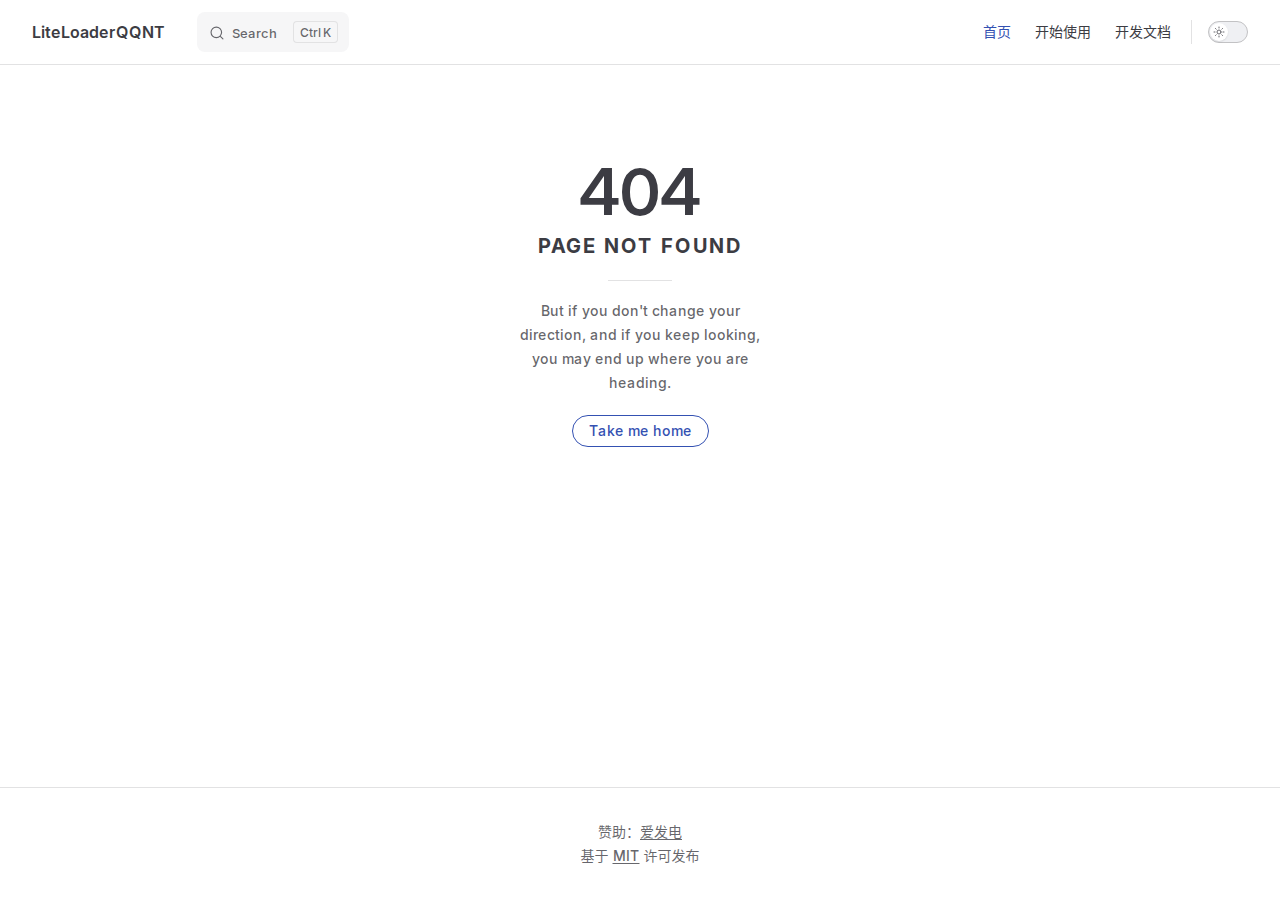
==== MainPage.html @ 7598af9b "Rename 1.html to MainPage.html" ====
<!DOCTYPE html>
<html lang="zh-Hans" dir="ltr">
  <head>
    <meta charset="utf-8">
    <meta name="viewport" content="width=device-width,initial-scale=1">
    <title>LiteLoaderQQNT</title>
    <meta name="description" content="QQNT 插件加载器">
    <meta name="generator" content="VitePress v1.3.4">
    <link rel="preload stylesheet" href="/assets/style.Cs6MiQ19.css" as="style">
    
    <script type="module" src="/assets/app.BNb6cXwx.js"></script>
    <link rel="preload" href="/assets/inter-roman-latin.Di8DUHzh.woff2" as="font" type="font/woff2" crossorigin="">
    <link rel="modulepreload" href="/assets/chunks/theme.8ZwScMcq.js">
    <link rel="modulepreload" href="/assets/chunks/framework.Dtz5kk4D.js">
    <link rel="modulepreload" href="/assets/index.md.s8pVseN0.lean.js">
    <script id="check-dark-mode">(()=>{const e=localStorage.getItem("vitepress-theme-appearance")||"auto",a=window.matchMedia("(prefers-color-scheme: dark)").matches;(!e||e==="auto"?a:e==="dark")&&document.documentElement.classList.add("dark")})();</script>
    <script id="check-mac-os">document.documentElement.classList.toggle("mac",/Mac|iPhone|iPod|iPad/i.test(navigator.platform));</script>
  </head>
  <body>
    <div id="app"><div class="Layout" data-v-5d98c3a5><!--[--><!--]--><!--[--><span tabindex="-1" data-v-0f60ec36></span><a href="#VPContent" class="VPSkipLink visually-hidden" data-v-0f60ec36> Skip to content </a><!--]--><!----><header class="VPNav" data-v-5d98c3a5 data-v-ae24b3ad><div class="VPNavBar" data-v-ae24b3ad data-v-6aa21345><div class="wrapper" data-v-6aa21345><div class="container" data-v-6aa21345><div class="title" data-v-6aa21345><div class="VPNavBarTitle" data-v-6aa21345 data-v-ab179fa1><a class="title" href="/" data-v-ab179fa1><!--[--><!--]--><!----><span data-v-ab179fa1>LiteLoaderQQNT</span><!--[--><!--]--></a></div></div><div class="content" data-v-6aa21345><div class="content-body" data-v-6aa21345><!--[--><!--]--><div class="VPNavBarSearch search" data-v-6aa21345><!--[--><!----><div id="local-search"><button type="button" class="DocSearch DocSearch-Button" aria-label="Search"><span class="DocSearch-Button-Container"><span class="vp-icon DocSearch-Search-Icon"></span><span class="DocSearch-Button-Placeholder">Search</span></span><span class="DocSearch-Button-Keys"><kbd class="DocSearch-Button-Key"></kbd><kbd class="DocSearch-Button-Key">K</kbd></span></button></div><!--]--></div><nav aria-labelledby="main-nav-aria-label" class="VPNavBarMenu menu" data-v-6aa21345 data-v-dc692963><span id="main-nav-aria-label" class="visually-hidden" data-v-dc692963> Main Navigation </span><!--[--><!--[--><a class="VPLink link VPNavBarMenuLink active" href="/" tabindex="0" data-v-dc692963 data-v-9c663999><!--[--><span data-v-9c663999>首页</span><!--]--></a><!--]--><!--[--><a class="VPLink link VPNavBarMenuLink" href="/guide/introduction.html" tabindex="0" data-v-dc692963 data-v-9c663999><!--[--><span data-v-9c663999>开始使用</span><!--]--></a><!--]--><!--[--><a class="VPLink link VPNavBarMenuLink" href="/docs/introduction.html" tabindex="0" data-v-dc692963 data-v-9c663999><!--[--><span data-v-9c663999>开发文档</span><!--]--></a><!--]--><!--]--></nav><!----><div class="VPNavBarAppearance appearance" data-v-6aa21345 data-v-6c893767><button class="VPSwitch VPSwitchAppearance" type="button" role="switch" title aria-checked="false" data-v-6c893767 data-v-5337faa4 data-v-1d5665e3><span class="check" data-v-1d5665e3><span class="icon" data-v-1d5665e3><!--[--><span class="vpi-sun sun" data-v-5337faa4></span><span class="vpi-moon moon" data-v-5337faa4></span><!--]--></span></span></button></div><!----><div class="VPFlyout VPNavBarExtra extra" data-v-6aa21345 data-v-bb2aa2f0 data-v-b6c34ac9><button type="button" class="button" aria-haspopup="true" aria-expanded="false" aria-label="extra navigation" data-v-b6c34ac9><span class="vpi-more-horizontal icon" data-v-b6c34ac9></span></button><div class="menu" data-v-b6c34ac9><div class="VPMenu" data-v-b6c34ac9 data-v-b98bc113><!----><!--[--><!--[--><!----><div class="group" data-v-bb2aa2f0><div class="item appearance" data-v-bb2aa2f0><p class="label" data-v-bb2aa2f0>Appearance</p><div class="appearance-action" data-v-bb2aa2f0><button class="VPSwitch VPSwitchAppearance" type="button" role="switch" title aria-checked="false" data-v-bb2aa2f0 data-v-5337faa4 data-v-1d5665e3><span class="check" data-v-1d5665e3><span class="icon" data-v-1d5665e3><!--[--><span class="vpi-sun sun" data-v-5337faa4></span><span class="vpi-moon moon" data-v-5337faa4></span><!--]--></span></span></button></div></div></div><!----><!--]--><!--]--></div></div></div><!--[--><!--]--><button type="button" class="VPNavBarHamburger hamburger" aria-label="mobile navigation" aria-expanded="false" aria-controls="VPNavScreen" data-v-6aa21345 data-v-e5dd9c1c><span class="container" data-v-e5dd9c1c><span class="top" data-v-e5dd9c1c></span><span class="middle" data-v-e5dd9c1c></span><span class="bottom" data-v-e5dd9c1c></span></span></button></div></div></div></div><div class="divider" data-v-6aa21345><div class="divider-line" data-v-6aa21345></div></div></div><!----></header><!----><!----><div class="VPContent is-home" id="VPContent" data-v-5d98c3a5 data-v-1428d186><div class="VPHome" data-v-1428d186 data-v-686f80a6><!--[--><!--]--><div class="VPHero VPHomeHero" data-v-686f80a6 data-v-303bb580><div class="container" data-v-303bb580><div class="main" data-v-303bb580><!--[--><!--]--><!--[--><h1 class="name" data-v-303bb580><span class="clip" data-v-303bb580>LiteLoaderQQNT</span></h1><p class="text" data-v-303bb580>QQNT 插件加载器</p><p class="tagline" data-v-303bb580>轻量 · 简洁 · 开源 · 福瑞</p><!--]--><!--[--><!--]--><div class="actions" data-v-303bb580><!--[--><div class="action" data-v-303bb580><a class="VPButton medium brand" href="/guide/introduction.html" data-v-303bb580 data-v-cad61b99>开始使用</a></div><div class="action" data-v-303bb580><a class="VPButton medium alt" href="/docs/introduction.html" data-v-303bb580 data-v-cad61b99>开发文档</a></div><div class="action" data-v-303bb580><a class="VPButton medium alt" href="https://github.com/LiteLoaderQQNT" target="_blank" rel="noreferrer" data-v-303bb580 data-v-cad61b99>GitHub</a></div><!--]--></div><!--[--><!--]--></div><!----></div></div><!--[--><!--]--><!--[--><!--]--><div class="VPFeatures VPHomeFeatures" data-v-686f80a6 data-v-a6181336><div class="container" data-v-a6181336><div class="items" data-v-a6181336><!--[--><div class="grid-4 item" data-v-a6181336><a class="VPLink link vp-external-link-icon no-icon VPFeature" href="https://github.com/mo-jinran/chii-devtools/tree/v4" target="_blank" rel="noreferrer" data-v-a6181336 data-v-a3976bdc><!--[--><article class="box" data-v-a3976bdc><!----><h2 class="title" data-v-a3976bdc>Chii DevTools</h2><p class="details" data-v-a3976bdc>使用 Chii 进行远程调试</p><!----></article><!--]--></a></div><div class="grid-4 item" data-v-a6181336><a class="VPLink link vp-external-link-icon no-icon VPFeature" href="https://github.com/MUKAPP/LiteLoaderQQNT-MSpring-Theme/tree/v4" target="_blank" rel="noreferrer" data-v-a6181336 data-v-a3976bdc><!--[--><article class="box" data-v-a3976bdc><!----><h2 class="title" data-v-a3976bdc>MSpring Theme</h2><p class="details" data-v-a3976bdc>LiteLoaderQQNT 主题，优雅 · 粉粉 · 细致</p><!----></article><!--]--></a></div><div class="grid-4 item" data-v-a6181336><a class="VPLink link vp-external-link-icon no-icon VPFeature" href="https://github.com/PRO-2684/Scriptio/tree/main" target="_blank" rel="noreferrer" data-v-a6181336 data-v-a3976bdc><!--[--><article class="box" data-v-a3976bdc><!----><h2 class="title" data-v-a3976bdc>Scriptio</h2><p class="details" data-v-a3976bdc>自定义渲染层 JavaScript 脚本加载器</p><!----></article><!--]--></a></div><div class="grid-4 item" data-v-a6181336><a class="VPLink link vp-external-link-icon no-icon VPFeature" href="https://github.com/PRO-2684/transitio/tree/main" target="_blank" rel="noreferrer" data-v-a6181336 data-v-a3976bdc><!--[--><article class="box" data-v-a3976bdc><!----><h2 class="title" data-v-a3976bdc>Transitio</h2><p class="details" data-v-a3976bdc>自定义 CSS 片段加载器</p><!----></article><!--]--></a></div><div class="grid-4 item" data-v-a6181336><a class="VPLink link vp-external-link-icon no-icon VPFeature" href="https://github.com/xiyuesaves/lite_tools/tree/v4" target="_blank" rel="noreferrer" data-v-a6181336 data-v-a3976bdc><!--[--><article class="box" data-v-a3976bdc><!----><h2 class="title" data-v-a3976bdc>轻量工具箱</h2><p class="details" data-v-a3976bdc>轻量 · 优雅 · 高效</p><!----></article><!--]--></a></div><div class="grid-4 item" data-v-a6181336><a class="VPLink link vp-external-link-icon no-icon VPFeature" href="https://github.com/mo-jinran/window-on-top/tree/v4" target="_blank" rel="noreferrer" data-v-a6181336 data-v-a3976bdc><!--[--><article class="box" data-v-a3976bdc><!----><h2 class="title" data-v-a3976bdc>窗口置顶</h2><p class="details" data-v-a3976bdc>添加窗口置顶按钮</p><!----></article><!--]--></a></div><div class="grid-4 item" data-v-a6181336><a class="VPLink link vp-external-link-icon no-icon VPFeature" href="https://github.com/hacker-frok/LiteLoaderQQNT-Plugin-Nostalgic/tree/main" target="_blank" rel="noreferrer" data-v-a6181336 data-v-a3976bdc><!--[--><article class="box" data-v-a3976bdc><!----><h2 class="title" data-v-a3976bdc>QQ怀旧模式</h2><p class="details" data-v-a3976bdc>让QQNT变回旧版本QQ(非NT版本)的界面布局，小面板和常规面板自动切换对应模式,让喜欢旧版QQ的朋友回味无穷(各位常觉得好用的给个star( ^_^ )).</p><!----></article><!--]--></a></div><div class="grid-4 item" data-v-a6181336><a class="VPLink link vp-external-link-icon no-icon VPFeature" href="https://github.com/xh321/LiteLoaderQQNT-Anti-Recall/tree/master" target="_blank" rel="noreferrer" data-v-a6181336 data-v-a3976bdc><!--[--><article class="box" data-v-a3976bdc><!----><h2 class="title" data-v-a3976bdc>防撤回</h2><p class="details" data-v-a3976bdc>防止QQNT撤回消息</p><!----></article><!--]--></a></div><div class="grid-4 item" data-v-a6181336><a class="VPLink link vp-external-link-icon no-icon VPFeature" href="https://github.com/xh321/LiteLoaderQQNT-Media-Local-View/tree/master" target="_blank" rel="noreferrer" data-v-a6181336 data-v-a3976bdc><!--[--><article class="box" data-v-a3976bdc><!----><h2 class="title" data-v-a3976bdc>本地查看图片和视频</h2><p class="details" data-v-a3976bdc>绕过QQ自带的媒体预览，直接用默认图片查看器或视频播放器查看图片或视频</p><!----></article><!--]--></a></div><div class="grid-4 item" data-v-a6181336><a class="VPLink link vp-external-link-icon no-icon VPFeature" href="https://github.com/xh321/LiteLoaderQQNT-QR-Decode/tree/master" target="_blank" rel="noreferrer" data-v-a6181336 data-v-a3976bdc><!--[--><article class="box" data-v-a3976bdc><!----><h2 class="title" data-v-a3976bdc>二维码解析</h2><p class="details" data-v-a3976bdc>对聊天消息中的二维码进行解析</p><!----></article><!--]--></a></div><div class="grid-4 item" data-v-a6181336><a class="VPLink link vp-external-link-icon no-icon VPFeature" href="https://github.com/xh321/LiteLoaderQQNT-Kill-Update/tree/master" target="_blank" rel="noreferrer" data-v-a6181336 data-v-a3976bdc><!--[--><article class="box" data-v-a3976bdc><!----><h2 class="title" data-v-a3976bdc>彻底禁用更新</h2><p class="details" data-v-a3976bdc>彻底禁用NTQQ恼人的更新提示</p><!----></article><!--]--></a></div><div class="grid-4 item" data-v-a6181336><a class="VPLink link vp-external-link-icon no-icon VPFeature" href="https://github.com/xh321/LiteLoaderQQNT-Directly-Jump/tree/master" target="_blank" rel="noreferrer" data-v-a6181336 data-v-a3976bdc><!--[--><article class="box" data-v-a3976bdc><!----><h2 class="title" data-v-a3976bdc>打开链接跳过拦截页</h2><p class="details" data-v-a3976bdc>QQNT内打开外链直接跳转，而不经过拦截页</p><!----></article><!--]--></a></div><div class="grid-4 item" data-v-a6181336><a class="VPLink link vp-external-link-icon no-icon VPFeature" href="https://github.com/xh321/LiteLoaderQQNT-Custom-CSS/tree/master" target="_blank" rel="noreferrer" data-v-a6181336 data-v-a3976bdc><!--[--><article class="box" data-v-a3976bdc><!----><h2 class="title" data-v-a3976bdc>自定义 CSS 样式</h2><p class="details" data-v-a3976bdc>用来自定义 CSS 样式</p><!----></article><!--]--></a></div><div class="grid-4 item" data-v-a6181336><a class="VPLink link vp-external-link-icon no-icon VPFeature" href="https://github.com/xh321/LiteLoaderQQNT-Background-Plugin/tree/master" target="_blank" rel="noreferrer" data-v-a6181336 data-v-a3976bdc><!--[--><article class="box" data-v-a3976bdc><!----><h2 class="title" data-v-a3976bdc>背景插件</h2><p class="details" data-v-a3976bdc>在QQNT聊天界面轮播展示背景图，同时让QQNT界面透明化以便更好地展示背景图。</p><!----></article><!--]--></a></div><div class="grid-4 item" data-v-a6181336><a class="VPLink link vp-external-link-icon no-icon VPFeature" href="https://github.com/hacker-frok/LiteLoaderQQNT-Plugin-Brevity-btn/tree/main" target="_blank" rel="noreferrer" data-v-a6181336 data-v-a3976bdc><!--[--><article class="box" data-v-a3976bdc><!----><h2 class="title" data-v-a3976bdc>QQ纯享模式</h2><p class="details" data-v-a3976bdc>完全隐藏QQNT整个左边侧栏部位，并在顶部添加快速显示/隐藏按钮，不用再烦恼左边杂乱的图标了，带来纯纯的聊天模式.</p><!----></article><!--]--></a></div><div class="grid-4 item" data-v-a6181336><a class="VPLink link vp-external-link-icon no-icon VPFeature" href="https://github.com/MUKAPP/LiteLoaderQQNT-DeepL/tree/main" target="_blank" rel="noreferrer" data-v-a6181336 data-v-a3976bdc><!--[--><article class="box" data-v-a3976bdc><!----><h2 class="title" data-v-a3976bdc>DeepL</h2><p class="details" data-v-a3976bdc>将 DeepL 翻译接入你的 QQNT</p><!----></article><!--]--></a></div><div class="grid-4 item" data-v-a6181336><a class="VPLink link vp-external-link-icon no-icon VPFeature" href="https://github.com/qianxuu/LiteLoaderQQNT-Plugin-Demo-mode/tree/main" target="_blank" rel="noreferrer" data-v-a6181336 data-v-a3976bdc><!--[--><article class="box" data-v-a3976bdc><!----><h2 class="title" data-v-a3976bdc>演示模式</h2><p class="details" data-v-a3976bdc>对界面上的元素进行模糊处理以便演示或截图</p><!----></article><!--]--></a></div><div class="grid-4 item" data-v-a6181336><a class="VPLink link vp-external-link-icon no-icon VPFeature" href="https://github.com/festoney8/LiteLoaderQQNT-Telegram-Theme/tree/v4" target="_blank" rel="noreferrer" data-v-a6181336 data-v-a3976bdc><!--[--><article class="box" data-v-a3976bdc><!----><h2 class="title" data-v-a3976bdc>Telegram Theme</h2><p class="details" data-v-a3976bdc>高仿 Telegram 风格的 QQNT 主题</p><!----></article><!--]--></a></div><div class="grid-4 item" data-v-a6181336><a class="VPLink link vp-external-link-icon no-icon VPFeature" href="https://github.com/xinyihl/LiteLoaderQQNT-JustF5/tree/main" target="_blank" rel="noreferrer" data-v-a6181336 data-v-a3976bdc><!--[--><article class="box" data-v-a3976bdc><!----><h2 class="title" data-v-a3976bdc>JustF5</h2><p class="details" data-v-a3976bdc>一个简单的给开发者用的功能，使用F5刷新页面无需打开调试工具刷新</p><!----></article><!--]--></a></div><div class="grid-4 item" data-v-a6181336><a class="VPLink link vp-external-link-icon no-icon VPFeature" href="https://github.com/xtaw/LiteLoaderQQNT-Audio-Sender/tree/master" target="_blank" rel="noreferrer" data-v-a6181336 data-v-a3976bdc><!--[--><article class="box" data-v-a3976bdc><!----><h2 class="title" data-v-a3976bdc>Audio Sender</h2><p class="details" data-v-a3976bdc>一个用于直接以语音形式发送音频文件的插件</p><!----></article><!--]--></a></div><div class="grid-4 item" data-v-a6181336><a class="VPLink link vp-external-link-icon no-icon VPFeature" href="https://github.com/kagg886/QQRedPackGetter/tree/master" target="_blank" rel="noreferrer" data-v-a6181336 data-v-a3976bdc><!--[--><article class="box" data-v-a3976bdc><!----><h2 class="title" data-v-a3976bdc>QQRedPackGetter</h2><p class="details" data-v-a3976bdc>基于模拟点击实现的QQ抢红包工具</p><!----></article><!--]--></a></div><div class="grid-4 item" data-v-a6181336><a class="VPLink link vp-external-link-icon no-icon VPFeature" href="https://github.com/MiyakoLol/MomoTalkNTQQ-Theme/tree/v4" target="_blank" rel="noreferrer" data-v-a6181336 data-v-a3976bdc><!--[--><article class="box" data-v-a3976bdc><!----><h2 class="title" data-v-a3976bdc>MomotalkNTQQ 主题</h2><p class="details" data-v-a3976bdc>低仿 MomotalkNTQQ 风格的 QQNT 主题</p><!----></article><!--]--></a></div><div class="grid-4 item" data-v-a6181336><a class="VPLink link vp-external-link-icon no-icon VPFeature" href="https://github.com/xtaw/LiteLoaderQQNT-Fake-Message/tree/master" target="_blank" rel="noreferrer" data-v-a6181336 data-v-a3976bdc><!--[--><article class="box" data-v-a3976bdc><!----><h2 class="title" data-v-a3976bdc>Fake Message</h2><p class="details" data-v-a3976bdc>一个用于伪造转发聊天记录的插件</p><!----></article><!--]--></a></div><div class="grid-4 item" data-v-a6181336><a class="VPLink link vp-external-link-icon no-icon VPFeature" href="https://github.com/mo-jinran/more-materials/tree/main" target="_blank" rel="noreferrer" data-v-a6181336 data-v-a3976bdc><!--[--><article class="box" data-v-a3976bdc><!----><h2 class="title" data-v-a3976bdc>More Materials</h2><p class="details" data-v-a3976bdc>添加更多的背景材质，替换原本的透明效果（Windows 11 22H2 及以上，Linux + KDE + X11）</p><!----></article><!--]--></a></div><div class="grid-4 item" data-v-a6181336><a class="VPLink link vp-external-link-icon no-icon VPFeature" href="https://github.com/ghostflyby/LiteLoaderQQNT-Native-Menu/tree/main" target="_blank" rel="noreferrer" data-v-a6181336 data-v-a3976bdc><!--[--><article class="box" data-v-a3976bdc><!----><h2 class="title" data-v-a3976bdc>Native Conetxt Menu</h2><p class="details" data-v-a3976bdc>为右键菜单使用原生形式，多级菜单支持需要hook-vue来运行</p><!----></article><!--]--></a></div><div class="grid-4 item" data-v-a6181336><a class="VPLink link vp-external-link-icon no-icon VPFeature" href="https://github.com/lclichen/LiteLoaderQQNT-TTS/tree/main" target="_blank" rel="noreferrer" data-v-a6181336 data-v-a3976bdc><!--[--><article class="box" data-v-a3976bdc><!----><h2 class="title" data-v-a3976bdc>文本转语音</h2><p class="details" data-v-a3976bdc>可将输入字符转为语音发送。</p><!----></article><!--]--></a></div><div class="grid-4 item" data-v-a6181336><a class="VPLink link vp-external-link-icon no-icon VPFeature" href="https://github.com/d0j1a1701/LiteLoaderQQNT-Markdown/tree/v4" target="_blank" rel="noreferrer" data-v-a6181336 data-v-a3976bdc><!--[--><article class="box" data-v-a3976bdc><!----><h2 class="title" data-v-a3976bdc>Markdown-it</h2><p class="details" data-v-a3976bdc>为 QQNT 提供 Markdown 渲染</p><!----></article><!--]--></a></div><div class="grid-4 item" data-v-a6181336><a class="VPLink link vp-external-link-icon no-icon VPFeature" href="https://github.com/MisaLiu/LiteLoaderQQNT-QQCleaner/tree/master" target="_blank" rel="noreferrer" data-v-a6181336 data-v-a3976bdc><!--[--><article class="box" data-v-a3976bdc><!----><h2 class="title" data-v-a3976bdc>QQCleaner</h2><p class="details" data-v-a3976bdc>QQCleaner for QQNT</p><!----></article><!--]--></a></div><div class="grid-4 item" data-v-a6181336><a class="VPLink link vp-external-link-icon no-icon VPFeature" href="https://github.com/MisaLiu/LiteLoaderQQNT-Pangu/tree/master" target="_blank" rel="noreferrer" data-v-a6181336 data-v-a3976bdc><!--[--><article class="box" data-v-a3976bdc><!----><h2 class="title" data-v-a3976bdc>llpangu</h2><p class="details" data-v-a3976bdc>· 盘古 | 开天辟地 ·</p><!----></article><!--]--></a></div><div class="grid-4 item" data-v-a6181336><a class="VPLink link vp-external-link-icon no-icon VPFeature" href="https://github.com/LLOneBot/LLOneBot/tree/main" target="_blank" rel="noreferrer" data-v-a6181336 data-v-a3976bdc><!--[--><article class="box" data-v-a3976bdc><!----><h2 class="title" data-v-a3976bdc>LLOneBot</h2><p class="details" data-v-a3976bdc>实现 OneBot 11 协议，用于 QQ 机器人开发</p><!----></article><!--]--></a></div><div class="grid-4 item" data-v-a6181336><a class="VPLink link vp-external-link-icon no-icon VPFeature" href="https://github.com/2891954521/LiteLoaderQQNT-OneBotApi-JS/tree/main" target="_blank" rel="noreferrer" data-v-a6181336 data-v-a3976bdc><!--[--><article class="box" data-v-a3976bdc><!----><h2 class="title" data-v-a3976bdc>OneBotApi-JS</h2><p class="details" data-v-a3976bdc>在LiteLoaderQQNT上添加OneBot协议支持</p><!----></article><!--]--></a></div><div class="grid-4 item" data-v-a6181336><a class="VPLink link vp-external-link-icon no-icon VPFeature" href="https://github.com/yuyumoko/LiteLoaderQQNT-Plugin-Eencode/tree/main" target="_blank" rel="noreferrer" data-v-a6181336 data-v-a3976bdc><!--[--><article class="box" data-v-a3976bdc><!----><h2 class="title" data-v-a3976bdc>歪比巴卜</h2><p class="details" data-v-a3976bdc>文字图片消息加密~</p><!----></article><!--]--></a></div><div class="grid-4 item" data-v-a6181336><a class="VPLink link vp-external-link-icon no-icon VPFeature" href="https://github.com/PRO-2684/LiteLoaderQQNT-pURLfy/tree/main" target="_blank" rel="noreferrer" data-v-a6181336 data-v-a3976bdc><!--[--><article class="box" data-v-a3976bdc><!----><h2 class="title" data-v-a3976bdc>pURLfy</h2><p class="details" data-v-a3976bdc>🧹 链接净化</p><!----></article><!--]--></a></div><div class="grid-4 item" data-v-a6181336><a class="VPLink link vp-external-link-icon no-icon VPFeature" href="https://github.com/xtaw/LiteLoaderQQNT-Euphony/tree/master" target="_blank" rel="noreferrer" data-v-a6181336 data-v-a3976bdc><!--[--><article class="box" data-v-a3976bdc><!----><h2 class="title" data-v-a3976bdc>Euphony</h2><p class="details" data-v-a3976bdc>一个为LiteLoaderQQNT插件提供基础功能的依赖</p><!----></article><!--]--></a></div><div class="grid-4 item" data-v-a6181336><a class="VPLink link vp-external-link-icon no-icon VPFeature" href="https://github.com/pk5ls20/LiteLoaderQQNT-NekoImageGallerySearch/tree/main" target="_blank" rel="noreferrer" data-v-a6181336 data-v-a3976bdc><!--[--><article class="box" data-v-a3976bdc><!----><h2 class="title" data-v-a3976bdc>NekoImageGallerySearch</h2><p class="details" data-v-a3976bdc>Another web UI for NekoImageGallery, seamlessly integrated with NTQQ through LiteLoaderQQNT</p><!----></article><!--]--></a></div><div class="grid-4 item" data-v-a6181336><a class="VPLink link vp-external-link-icon no-icon VPFeature" href="https://github.com/hunyan1/LiteLoaderQQNT-Consent/tree/master" target="_blank" rel="noreferrer" data-v-a6181336 data-v-a3976bdc><!--[--><article class="box" data-v-a3976bdc><!----><h2 class="title" data-v-a3976bdc>自动同意好友</h2><p class="details" data-v-a3976bdc>一个自动同意好友的插件！</p><!----></article><!--]--></a></div><div class="grid-4 item" data-v-a6181336><a class="VPLink link vp-external-link-icon no-icon VPFeature" href="https://github.com/Eticeweng/LiteLoaderQQNT-Editor-Auto-Script/tree/main" target="_blank" rel="noreferrer" data-v-a6181336 data-v-a3976bdc><!--[--><article class="box" data-v-a3976bdc><!----><h2 class="title" data-v-a3976bdc>Editor Auto Script</h2><p class="details" data-v-a3976bdc>为QQNT编辑区域添加拦截格式化字符串指令的功能，将对应匹配的指令字符串替换为对应指令的文字输出或者执行代码</p><!----></article><!--]--></a></div><div class="grid-4 item" data-v-a6181336><a class="VPLink link vp-external-link-icon no-icon VPFeature" href="https://github.com/Eticeweng/LiteLoaderQQNT-Link-Preview/tree/master" target="_blank" rel="noreferrer" data-v-a6181336 data-v-a3976bdc><!--[--><article class="box" data-v-a3976bdc><!----><h2 class="title" data-v-a3976bdc>Link Preview</h2><p class="details" data-v-a3976bdc>为聊天区域中的所有链接添加其网页标题和图标，适用于所有http或https协议的链接</p><!----></article><!--]--></a></div><div class="grid-4 item" data-v-a6181336><a class="VPLink link vp-external-link-icon no-icon VPFeature" href="https://github.com/Server-WX/LiteLoaderQQNT-Translate/tree/master" target="_blank" rel="noreferrer" data-v-a6181336 data-v-a3976bdc><!--[--><article class="box" data-v-a3976bdc><!----><h2 class="title" data-v-a3976bdc>Translate</h2><p class="details" data-v-a3976bdc>QQ 消息翻译</p><!----></article><!--]--></a></div><div class="grid-4 item" data-v-a6181336><a class="VPLink link vp-external-link-icon no-icon VPFeature" href="https://github.com/adproqwq/LiteLoaderQQNT-AutoSendMessages/tree/main" target="_blank" rel="noreferrer" data-v-a6181336 data-v-a3976bdc><!--[--><article class="box" data-v-a3976bdc><!----><h2 class="title" data-v-a3976bdc>定时消息</h2><p class="details" data-v-a3976bdc>自动发送消息，允许定时发送、定群发送、自定义消息内容</p><!----></article><!--]--></a></div><div class="grid-4 item" data-v-a6181336><a class="VPLink link vp-external-link-icon no-icon VPFeature" href="https://github.com/xinyihl/LiteLoaderQQNT-PluginInstaller/tree/main" target="_blank" rel="noreferrer" data-v-a6181336 data-v-a3976bdc><!--[--><article class="box" data-v-a3976bdc><!----><h2 class="title" data-v-a3976bdc>PluginInstaller</h2><p class="details" data-v-a3976bdc>插件安装器</p><!----></article><!--]--></a></div><div class="grid-4 item" data-v-a6181336><a class="VPLink link vp-external-link-icon no-icon VPFeature" href="https://github.com/ltxhhz/LL-plugin-list-viewer/tree/main" target="_blank" rel="noreferrer" data-v-a6181336 data-v-a3976bdc><!--[--><article class="box" data-v-a3976bdc><!----><h2 class="title" data-v-a3976bdc>插件列表查看</h2><p class="details" data-v-a3976bdc>插件列表查看·安装·更新</p><!----></article><!--]--></a></div><div class="grid-4 item" data-v-a6181336><a class="VPLink link vp-external-link-icon no-icon VPFeature" href="https://github.com/adproqwq/LiteLoaderQQNT-CheckUpdateModule/tree/main" target="_blank" rel="noreferrer" data-v-a6181336 data-v-a3976bdc><!--[--><article class="box" data-v-a3976bdc><!----><h2 class="title" data-v-a3976bdc>插件检测更新API</h2><p class="details" data-v-a3976bdc>为LiteLoaderQQNT插件开发者提供一个插件检测、下载更新的API</p><!----></article><!--]--></a></div><div class="grid-4 item" data-v-a6181336><a class="VPLink link vp-external-link-icon no-icon VPFeature" href="https://github.com/wangyz1999/LiteLoaderQQNT-GPT-Reply/tree/main" target="_blank" rel="noreferrer" data-v-a6181336 data-v-a3976bdc><!--[--><article class="box" data-v-a3976bdc><!----><h2 class="title" data-v-a3976bdc>GPT-Reply</h2><p class="details" data-v-a3976bdc>在 QQNT 直接使用ChatGPT进行回复</p><!----></article><!--]--></a></div><div class="grid-4 item" data-v-a6181336><a class="VPLink link vp-external-link-icon no-icon VPFeature" href="https://github.com/lianquke/LiteLoaderQQNT-MessageEdit/tree/main" target="_blank" rel="noreferrer" data-v-a6181336 data-v-a3976bdc><!--[--><article class="box" data-v-a3976bdc><!----><h2 class="title" data-v-a3976bdc>QQ消息修改</h2><p class="details" data-v-a3976bdc>聊天界面，右键点击文本消息，选择【编辑消息内容】编辑即可</p><!----></article><!--]--></a></div><div class="grid-4 item" data-v-a6181336><a class="VPLink link vp-external-link-icon no-icon VPFeature" href="https://github.com/xtaw/LiteLoaderQQNT-Daily-Card/tree/master" target="_blank" rel="noreferrer" data-v-a6181336 data-v-a3976bdc><!--[--><article class="box" data-v-a3976bdc><!----><h2 class="title" data-v-a3976bdc>Daily Card</h2><p class="details" data-v-a3976bdc>一个用于自动抽取每日幸运字符的插件</p><!----></article><!--]--></a></div><div class="grid-4 item" data-v-a6181336><a class="VPLink link vp-external-link-icon no-icon VPFeature" href="https://github.com/SyrieYume/starrail_ui/tree/main" target="_blank" rel="noreferrer" data-v-a6181336 data-v-a3976bdc><!--[--><article class="box" data-v-a3976bdc><!----><h2 class="title" data-v-a3976bdc>仿星穹铁道短信UI</h2><p class="details" data-v-a3976bdc>仿照星穹铁道中的角色短信界面的UI.</p><!----></article><!--]--></a></div><div class="grid-4 item" data-v-a6181336><a class="VPLink link vp-external-link-icon no-icon VPFeature" href="https://github.com/PRO-2684/protocio/tree/main" target="_blank" rel="noreferrer" data-v-a6181336 data-v-a3976bdc><!--[--><article class="box" data-v-a3976bdc><!----><h2 class="title" data-v-a3976bdc>Protocio</h2><p class="details" data-v-a3976bdc>注册自定义协议，将链接交付给对应插件处理</p><!----></article><!--]--></a></div><div class="grid-4 item" data-v-a6181336><a class="VPLink link vp-external-link-icon no-icon VPFeature" href="https://github.com/zilewang7/LiteLoaderQQNT-Esc-Shortcut-Key/tree/master" target="_blank" rel="noreferrer" data-v-a6181336 data-v-a3976bdc><!--[--><article class="box" data-v-a3976bdc><!----><h2 class="title" data-v-a3976bdc>ESC 快捷键</h2><p class="details" data-v-a3976bdc>在 QQNT 中使用 esc 来返回上一级 (退出当前聊天)</p><!----></article><!--]--></a></div><div class="grid-4 item" data-v-a6181336><a class="VPLink link vp-external-link-icon no-icon VPFeature" href="https://github.com/XiaWuSharve/LiteLoaderQQNT-MergeMessage/tree/main" target="_blank" rel="noreferrer" data-v-a6181336 data-v-a3976bdc><!--[--><article class="box" data-v-a3976bdc><!----><h2 class="title" data-v-a3976bdc>消息聚合</h2><p class="details" data-v-a3976bdc>LiteLoaderQQNT消息聚合插件</p><!----></article><!--]--></a></div><div class="grid-4 item" data-v-a6181336><a class="VPLink link vp-external-link-icon no-icon VPFeature" href="https://github.com/brx86/LiteLoaderQQNT-Remove-Suffix/tree/main" target="_blank" rel="noreferrer" data-v-a6181336 data-v-a3976bdc><!--[--><article class="box" data-v-a3976bdc><!----><h2 class="title" data-v-a3976bdc>移除小尾巴</h2><p class="details" data-v-a3976bdc>LiteLoaderQQNT的去除小尾巴插件</p><!----></article><!--]--></a></div><div class="grid-4 item" data-v-a6181336><a class="VPLink link vp-external-link-icon no-icon VPFeature" href="https://github.com/kobe-koto/LiteLoaderQQNT-Theme-Altruistic/tree/main" target="_blank" rel="noreferrer" data-v-a6181336 data-v-a3976bdc><!--[--><article class="box" data-v-a3976bdc><!----><h2 class="title" data-v-a3976bdc>Theme Altruistic</h2><p class="details" data-v-a3976bdc>「Altruistic」，簡潔且靈動的 QQNT 主題。</p><!----></article><!--]--></a></div><div class="grid-4 item" data-v-a6181336><a class="VPLink link vp-external-link-icon no-icon VPFeature" href="https://github.com/MingxuanGame/LiteLoaderQQNT-emojifix/tree/main" target="_blank" rel="noreferrer" data-v-a6181336 data-v-a3976bdc><!--[--><article class="box" data-v-a3976bdc><!----><h2 class="title" data-v-a3976bdc>Emoji 修复</h2><p class="details" data-v-a3976bdc>Patch QQ 的 Emoji 字体</p><!----></article><!--]--></a></div><div class="grid-4 item" data-v-a6181336><a class="VPLink link vp-external-link-icon no-icon VPFeature" href="https://github.com/huankong233/LiteLoaderQQNT-HK-Theme/tree/main" target="_blank" rel="noreferrer" data-v-a6181336 data-v-a3976bdc><!--[--><article class="box" data-v-a3976bdc><!----><h2 class="title" data-v-a3976bdc>HK主题</h2><p class="details" data-v-a3976bdc>HK主题</p><!----></article><!--]--></a></div><div class="grid-4 item" data-v-a6181336><a class="VPLink link vp-external-link-icon no-icon VPFeature" href="https://github.com/bakyrd/QQScreenshotSwitch/tree/master" target="_blank" rel="noreferrer" data-v-a6181336 data-v-a3976bdc><!--[--><article class="box" data-v-a3976bdc><!----><h2 class="title" data-v-a3976bdc>QQScreenshotSwitch</h2><p class="details" data-v-a3976bdc>切换 QQ 新版/旧版截图</p><!----></article><!--]--></a></div><div class="grid-4 item" data-v-a6181336><a class="VPLink link vp-external-link-icon no-icon VPFeature" href="https://github.com/adproqwq/LiteLoaderQQNT-QuickReply/tree/main" target="_blank" rel="noreferrer" data-v-a6181336 data-v-a3976bdc><!--[--><article class="box" data-v-a3976bdc><!----><h2 class="title" data-v-a3976bdc>快捷回复</h2><p class="details" data-v-a3976bdc>添加快捷回复语，重复打字滚！</p><!----></article><!--]--></a></div><div class="grid-4 item" data-v-a6181336><a class="VPLink link vp-external-link-icon no-icon VPFeature" href="https://github.com/jiang-taibai/LiteLoaderQQNT-Quickly-Remove-Conversations/tree/main" target="_blank" rel="noreferrer" data-v-a6181336 data-v-a3976bdc><!--[--><article class="box" data-v-a3976bdc><!----><h2 class="title" data-v-a3976bdc>快速移除会话</h2><p class="details" data-v-a3976bdc>使用滚轮点击快速移除会话，就像在其他软件里的操作一样</p><!----></article><!--]--></a></div><div class="grid-4 item" data-v-a6181336><a class="VPLink link vp-external-link-icon no-icon VPFeature" href="https://github.com/MapleRecall/LiteLoaderQQNT-CCND/tree/main" target="_blank" rel="noreferrer" data-v-a6181336 data-v-a3976bdc><!--[--><article class="box" data-v-a3976bdc><!----><h2 class="title" data-v-a3976bdc>CanCanNeed</h2><p class="details" data-v-a3976bdc>担心窥屏和社死？快来试试这个吧！还能方便界面演示和截图，美观实用，混沌有趣。</p><!----></article><!--]--></a></div><div class="grid-4 item" data-v-a6181336><a class="VPLink link vp-external-link-icon no-icon VPFeature" href="https://github.com/Ark-Aak/Arknights_Plugin/tree/main" target="_blank" rel="noreferrer" data-v-a6181336 data-v-a3976bdc><!--[--><article class="box" data-v-a3976bdc><!----><h2 class="title" data-v-a3976bdc>明日方舟辅助插件</h2><p class="details" data-v-a3976bdc>一些有用的小功能</p><!----></article><!--]--></a></div><div class="grid-4 item" data-v-a6181336><a class="VPLink link vp-external-link-icon no-icon VPFeature" href="https://github.com/adproqwq/LiteLoaderQQNT-Kemisago/tree/main" target="_blank" rel="noreferrer" data-v-a6181336 data-v-a3976bdc><!--[--><article class="box" data-v-a3976bdc><!----><h2 class="title" data-v-a3976bdc>Kemisago</h2><p class="details" data-v-a3976bdc>由 Snoopy1866 开发的text-elementalizer的LiteLoaderQQNT移植版插件</p><!----></article><!--]--></a></div><div class="grid-4 item" data-v-a6181336><a class="VPLink link vp-external-link-icon no-icon VPFeature" href="https://github.com/Stapxs/Stapxs-QQ-Lite-Theme/tree/main" target="_blank" rel="noreferrer" data-v-a6181336 data-v-a3976bdc><!--[--><article class="box" data-v-a3976bdc><!----><h2 class="title" data-v-a3976bdc>Border Card UI Theme</h2><p class="details" data-v-a3976bdc>Stapxs QQ Lite 2.0 Electron 版 LiteLoaderQQNT 迁移主题。</p><!----></article><!--]--></a></div><div class="grid-4 item" data-v-a6181336><a class="VPLink link vp-external-link-icon no-icon VPFeature" href="https://github.com/NapNeko/NapCatQQ/tree/main" target="_blank" rel="noreferrer" data-v-a6181336 data-v-a3976bdc><!--[--><article class="box" data-v-a3976bdc><!----><h2 class="title" data-v-a3976bdc>NapCatQQ</h2><p class="details" data-v-a3976bdc>高性能的 OneBot 11 协议实现</p><!----></article><!--]--></a></div><div class="grid-4 item" data-v-a6181336><a class="VPLink link vp-external-link-icon no-icon VPFeature" href="https://github.com/bakyrd/QQNoFlash/tree/master" target="_blank" rel="noreferrer" data-v-a6181336 data-v-a3976bdc><!--[--><article class="box" data-v-a3976bdc><!----><h2 class="title" data-v-a3976bdc>QQNoFlash</h2><p class="details" data-v-a3976bdc>别用任务栏图标烦我好吗</p><!----></article><!--]--></a></div><div class="grid-4 item" data-v-a6181336><a class="VPLink link vp-external-link-icon no-icon VPFeature" href="https://github.com/WJZ-P/LiteLoaderQQNT-Encrypt-Chat/tree/main" target="_blank" rel="noreferrer" data-v-a6181336 data-v-a3976bdc><!--[--><article class="box" data-v-a3976bdc><!----><h2 class="title" data-v-a3976bdc>Encrypt Chat</h2><p class="details" data-v-a3976bdc>一个方便好用加密通话插件(*^_^*)</p><!----></article><!--]--></a></div><div class="grid-4 item" data-v-a6181336><a class="VPLink link vp-external-link-icon no-icon VPFeature" href="https://github.com/nyaruhodoo/LiteLoader-StarWand/tree/master" target="_blank" rel="noreferrer" data-v-a6181336 data-v-a3976bdc><!--[--><article class="box" data-v-a3976bdc><!----><h2 class="title" data-v-a3976bdc>星之杖</h2><p class="details" data-v-a3976bdc>你相信魔法吗</p><!----></article><!--]--></a></div><div class="grid-4 item" data-v-a6181336><a class="VPLink link vp-external-link-icon no-icon VPFeature" href="https://github.com/bakyrd/LiteLoader-LittleHammer/tree/master" target="_blank" rel="noreferrer" data-v-a6181336 data-v-a3976bdc><!--[--><article class="box" data-v-a3976bdc><!----><h2 class="title" data-v-a3976bdc>自用小锤</h2><p class="details" data-v-a3976bdc>用来敲碎左边那人的星之杖</p><!----></article><!--]--></a></div><div class="grid-4 item" data-v-a6181336><a class="VPLink link vp-external-link-icon no-icon VPFeature" href="https://github.com/chrononeko/LiteLoaderQQNT-Plugin-Chronocat/tree/master" target="_blank" rel="noreferrer" data-v-a6181336 data-v-a3976bdc><!--[--><article class="box" data-v-a3976bdc><!----><h2 class="title" data-v-a3976bdc>Chronocat</h2><p class="details" data-v-a3976bdc>模块化的 Satori 框架</p><!----></article><!--]--></a></div><div class="grid-4 item" data-v-a6181336><a class="VPLink link vp-external-link-icon no-icon VPFeature" href="https://github.com/chrononeko/LiteLoaderQQNT-Plugin-Chronocat-Engine-Chronocat-Api/tree/master" target="_blank" rel="noreferrer" data-v-a6181336 data-v-a3976bdc><!--[--><article class="box" data-v-a3976bdc><!----><h2 class="title" data-v-a3976bdc>Chronocat Engine: Chronocat-Api</h2><p class="details" data-v-a3976bdc>Chronocat API 引擎</p><!----></article><!--]--></a></div><div class="grid-4 item" data-v-a6181336><a class="VPLink link vp-external-link-icon no-icon VPFeature" href="https://github.com/chrononeko/LiteLoaderQQNT-Plugin-Chronocat-Engine-Chronocat-Event/tree/master" target="_blank" rel="noreferrer" data-v-a6181336 data-v-a3976bdc><!--[--><article class="box" data-v-a3976bdc><!----><h2 class="title" data-v-a3976bdc>Chronocat Engine: Chronocat-Event</h2><p class="details" data-v-a3976bdc>Chronocat 事件引擎</p><!----></article><!--]--></a></div><div class="grid-4 item" data-v-a6181336><a class="VPLink link vp-external-link-icon no-icon VPFeature" href="https://github.com/chrononeko/LiteLoaderQQNT-Plugin-Chronocat-Engine-Crychiccat/tree/master" target="_blank" rel="noreferrer" data-v-a6181336 data-v-a3976bdc><!--[--><article class="box" data-v-a3976bdc><!----><h2 class="title" data-v-a3976bdc>Chronocat Engine: Media</h2><p class="details" data-v-a3976bdc>Chronocat 媒体引擎</p><!----></article><!--]--></a></div><div class="grid-4 item" data-v-a6181336><a class="VPLink link vp-external-link-icon no-icon VPFeature" href="https://github.com/chrononeko/LiteLoaderQQNT-Plugin-Chronocat-Engine-Crychiccat/tree/master" target="_blank" rel="noreferrer" data-v-a6181336 data-v-a3976bdc><!--[--><article class="box" data-v-a3976bdc><!----><h2 class="title" data-v-a3976bdc>Chronocat Engine: Crychiccat</h2><p class="details" data-v-a3976bdc>Crychiccat 引擎</p><!----></article><!--]--></a></div><div class="grid-4 item" data-v-a6181336><a class="VPLink link vp-external-link-icon no-icon VPFeature" href="https://github.com/WJZ-P/LiteLoaderQQNT-Echo-Message/tree/main" target="_blank" rel="noreferrer" data-v-a6181336 data-v-a3976bdc><!--[--><article class="box" data-v-a3976bdc><!----><h2 class="title" data-v-a3976bdc>Echo Message</h2><p class="details" data-v-a3976bdc>\"我要+1！\"实现接近原生手机QQ的聊天+1功能(๑>◡<๑)</p><!----></article><!--]--></a></div><div class="grid-4 item" data-v-a6181336><a class="VPLink link vp-external-link-icon no-icon VPFeature" href="https://github.com/AliubYiero/LiteLoaderQQNT_HotkeyChangeWindow/tree/main" target="_blank" rel="noreferrer" data-v-a6181336 data-v-a3976bdc><!--[--><article class="box" data-v-a3976bdc><!----><h2 class="title" data-v-a3976bdc>快速切换聊天窗口</h2><p class="details" data-v-a3976bdc>通过快捷键 [Alt + 数字键] / [Alt + ↑] / [Alt + ↓] 切换聊天窗口, [Alt + Backspace] 退出群助手.</p><!----></article><!--]--></a></div><div class="grid-4 item" data-v-a6181336><a class="VPLink link vp-external-link-icon no-icon VPFeature" href="https://github.com/WJZ-P/LiteLoaderQQNT-Change-Summary/tree/main" target="_blank" rel="noreferrer" data-v-a6181336 data-v-a3976bdc><!--[--><article class="box" data-v-a3976bdc><!----><h2 class="title" data-v-a3976bdc>修改图片概要</h2><p class="details" data-v-a3976bdc>修改图片/表情包外显消息(未进入群聊时在外部看见的简略文本)（＾∀＾）</p><!----></article><!--]--></a></div><!--]--></div></div></div><!--[--><!--]--><div class="vp-doc container" style="" data-v-686f80a6 data-v-8e2d4988><!--[--><div style="position:relative;" data-v-686f80a6><div></div></div><!--]--></div></div></div><footer class="VPFooter" data-v-5d98c3a5 data-v-e315a0ad><div class="container" data-v-e315a0ad><p class="message" data-v-e315a0ad>赞助：<a href='https://afdian.com/a/mojinran'>爱发电</a></p><p class="copyright" data-v-e315a0ad>基于 <a href='https://github.com/LiteLoaderQQNT/LiteLoaderQQNT/blob/main/LICENSE'>MIT</a> 许可发布</p></div></footer><!--[--><!--]--></div></div>
    <script>window.__VP_HASH_MAP__=JSON.parse("{\"docs_introduction.md\":\"CjzUv4e4\",\"docs_liteloader-api.md\":\"DqWPz10t\",\"docs_protocol-scheme.md\":\"8BJIHgwf\",\"docs_web-components.md\":\"R77QlEm_\",\"guide_install.md\":\"DlVgUH7b\",\"guide_introduction.md\":\"BuhM1P61\",\"guide_plugins.md\":\"Bukhs5hi\",\"index.md\":\"s8pVseN0\"}");window.__VP_SITE_DATA__=JSON.parse("{\"lang\":\"zh-Hans\",\"dir\":\"ltr\",\"title\":\"LiteLoaderQQNT\",\"description\":\"QQNT 插件加载器\",\"base\":\"/\",\"head\":[],\"router\":{\"prefetchLinks\":true},\"appearance\":true,\"themeConfig\":{\"nav\":[{\"text\":\"首页\",\"link\":\"/\"},{\"text\":\"开始使用\",\"link\":\"/guide/introduction\",\"activeMatch\":\"/guide\"},{\"text\":\"开发文档\",\"link\":\"/docs/introduction\",\"activeMatch\":\"/docs\"}],\"sidebar\":[{\"text\":\"开始使用\",\"collapsed\":false,\"items\":[{\"text\":\"介绍\",\"link\":\"/guide/introduction\"},{\"text\":\"安装\",\"link\":\"/guide/install\"},{\"text\":\"插件\",\"link\":\"/guide/plugins\"}]},{\"text\":\"开发文档\",\"collapsed\":false,\"items\":[{\"text\":\"开始你的第一个插件\",\"link\":\"/docs/introduction\"},{\"text\":\"LiteLoader API\",\"link\":\"/docs/liteloader-api\"},{\"text\":\"Web Components\",\"link\":\"/docs/web-components\"},{\"text\":\"自定义协议方案\",\"link\":\"/docs/protocol-scheme\"}]}],\"editLink\":{\"pattern\":\"https://github.com/LiteLoaderQQNT/LiteLoaderQQNT.github.io/edit/main/src/:path\",\"text\":\"在GitHub上编辑此页面\"},\"lastUpdated\":{\"text\":\"最后更新\",\"formatOptions\":{\"dateStyle\":\"medium\",\"timeStyle\":\"short\"}},\"docFooter\":{\"prev\":\"上一页\",\"next\":\"下一页\"},\"search\":{\"provider\":\"local\"},\"footer\":{\"message\":\"赞助：<a href='https://afdian.com/a/mojinran'>爱发电</a>\",\"copyright\":\"基于 <a href='https://github.com/LiteLoaderQQNT/LiteLoaderQQNT/blob/main/LICENSE'>MIT</a> 许可发布\"},\"externalLinkIcon\":true},\"locales\":{},\"scrollOffset\":134,\"cleanUrls\":false}");</script>
    
  </body>
</html>
---- assets/style.Cs6MiQ19.css ----
@font-face{font-family:Inter;font-style:normal;font-weight:100 900;font-display:swap;src:url(/assets/inter-roman-cyrillic-ext.BBPuwvHQ.woff2) format("woff2");unicode-range:U+0460-052F,U+1C80-1C88,U+20B4,U+2DE0-2DFF,U+A640-A69F,U+FE2E-FE2F}@font-face{font-family:Inter;font-style:normal;font-weight:100 900;font-display:swap;src:url(/assets/inter-roman-cyrillic.C5lxZ8CY.woff2) format("woff2");unicode-range:U+0301,U+0400-045F,U+0490-0491,U+04B0-04B1,U+2116}@font-face{font-family:Inter;font-style:normal;font-weight:100 900;font-display:swap;src:url(/assets/inter-roman-greek-ext.CqjqNYQ-.woff2) format("woff2");unicode-range:U+1F00-1FFF}@font-face{font-family:Inter;font-style:normal;font-weight:100 900;font-display:swap;src:url(/assets/inter-roman-greek.BBVDIX6e.woff2) format("woff2");unicode-range:U+0370-0377,U+037A-037F,U+0384-038A,U+038C,U+038E-03A1,U+03A3-03FF}@font-face{font-family:Inter;font-style:normal;font-weight:100 900;font-display:swap;src:url(/assets/inter-roman-vietnamese.BjW4sHH5.woff2) format("woff2");unicode-range:U+0102-0103,U+0110-0111,U+0128-0129,U+0168-0169,U+01A0-01A1,U+01AF-01B0,U+0300-0301,U+0303-0304,U+0308-0309,U+0323,U+0329,U+1EA0-1EF9,U+20AB}@font-face{font-family:Inter;font-style:normal;font-weight:100 900;font-display:swap;src:url(/assets/inter-roman-latin-ext.4ZJIpNVo.woff2) format("woff2");unicode-range:U+0100-02AF,U+0304,U+0308,U+0329,U+1E00-1E9F,U+1EF2-1EFF,U+2020,U+20A0-20AB,U+20AD-20C0,U+2113,U+2C60-2C7F,U+A720-A7FF}@font-face{font-family:Inter;font-style:normal;font-weight:100 900;font-display:swap;src:url(/assets/inter-roman-latin.Di8DUHzh.woff2) format("woff2");unicode-range:U+0000-00FF,U+0131,U+0152-0153,U+02BB-02BC,U+02C6,U+02DA,U+02DC,U+0304,U+0308,U+0329,U+2000-206F,U+2074,U+20AC,U+2122,U+2191,U+2193,U+2212,U+2215,U+FEFF,U+FFFD}@font-face{font-family:Inter;font-style:italic;font-weight:100 900;font-display:swap;src:url(/assets/inter-italic-cyrillic-ext.r48I6akx.woff2) format("woff2");unicode-range:U+0460-052F,U+1C80-1C88,U+20B4,U+2DE0-2DFF,U+A640-A69F,U+FE2E-FE2F}@font-face{font-family:Inter;font-style:italic;font-weight:100 900;font-display:swap;src:url(/assets/inter-italic-cyrillic.By2_1cv3.woff2) format("woff2");unicode-range:U+0301,U+0400-045F,U+0490-0491,U+04B0-04B1,U+2116}@font-face{font-family:Inter;font-style:italic;font-weight:100 900;font-display:swap;src:url(/assets/inter-italic-greek-ext.1u6EdAuj.woff2) format("woff2");unicode-range:U+1F00-1FFF}@font-face{font-family:Inter;font-style:italic;font-weight:100 900;font-display:swap;src:url(/assets/inter-italic-greek.DJ8dCoTZ.woff2) format("woff2");unicode-range:U+0370-0377,U+037A-037F,U+0384-038A,U+038C,U+038E-03A1,U+03A3-03FF}@font-face{font-family:Inter;font-style:italic;font-weight:100 900;font-display:swap;src:url(/assets/inter-italic-vietnamese.BSbpV94h.woff2) format("woff2");unicode-range:U+0102-0103,U+0110-0111,U+0128-0129,U+0168-0169,U+01A0-01A1,U+01AF-01B0,U+0300-0301,U+0303-0304,U+0308-0309,U+0323,U+0329,U+1EA0-1EF9,U+20AB}@font-face{font-family:Inter;font-style:italic;font-weight:100 900;font-display:swap;src:url(/assets/inter-italic-latin-ext.CN1xVJS-.woff2) format("woff2");unicode-range:U+0100-02AF,U+0304,U+0308,U+0329,U+1E00-1E9F,U+1EF2-1EFF,U+2020,U+20A0-20AB,U+20AD-20C0,U+2113,U+2C60-2C7F,U+A720-A7FF}@font-face{font-family:Inter;font-style:italic;font-weight:100 900;font-display:swap;src:url(/assets/inter-italic-latin.C2AdPX0b.woff2) format("woff2");unicode-range:U+0000-00FF,U+0131,U+0152-0153,U+02BB-02BC,U+02C6,U+02DA,U+02DC,U+0304,U+0308,U+0329,U+2000-206F,U+2074,U+20AC,U+2122,U+2191,U+2193,U+2212,U+2215,U+FEFF,U+FFFD}@font-face{font-family:Punctuation SC;font-weight:400;src:local("PingFang SC Regular"),local("Noto Sans CJK SC"),local("Microsoft YaHei");unicode-range:U+201C,U+201D,U+2018,U+2019,U+2E3A,U+2014,U+2013,U+2026,U+00B7,U+007E,U+002F}@font-face{font-family:Punctuation SC;font-weight:500;src:local("PingFang SC Medium"),local("Noto Sans CJK SC"),local("Microsoft YaHei");unicode-range:U+201C,U+201D,U+2018,U+2019,U+2E3A,U+2014,U+2013,U+2026,U+00B7,U+007E,U+002F}@font-face{font-family:Punctuation SC;font-weight:600;src:local("PingFang SC Semibold"),local("Noto Sans CJK SC Bold"),local("Microsoft YaHei Bold");unicode-range:U+201C,U+201D,U+2018,U+2019,U+2E3A,U+2014,U+2013,U+2026,U+00B7,U+007E,U+002F}@font-face{font-family:Punctuation SC;font-weight:700;src:local("PingFang SC Semibold"),local("Noto Sans CJK SC Bold"),local("Microsoft YaHei Bold");unicode-range:U+201C,U+201D,U+2018,U+2019,U+2E3A,U+2014,U+2013,U+2026,U+00B7,U+007E,U+002F}:root{--vp-c-white: #ffffff;--vp-c-black: #000000;--vp-c-neutral: var(--vp-c-black);--vp-c-neutral-inverse: var(--vp-c-white)}.dark{--vp-c-neutral: var(--vp-c-white);--vp-c-neutral-inverse: var(--vp-c-black)}:root{--vp-c-gray-1: #dddde3;--vp-c-gray-2: #e4e4e9;--vp-c-gray-3: #ebebef;--vp-c-gray-soft: rgba(142, 150, 170, .14);--vp-c-indigo-1: #3451b2;--vp-c-indigo-2: #3a5ccc;--vp-c-indigo-3: #5672cd;--vp-c-indigo-soft: rgba(100, 108, 255, .14);--vp-c-purple-1: #6f42c1;--vp-c-purple-2: #7e4cc9;--vp-c-purple-3: #8e5cd9;--vp-c-purple-soft: rgba(159, 122, 234, .14);--vp-c-green-1: #18794e;--vp-c-green-2: #299764;--vp-c-green-3: #30a46c;--vp-c-green-soft: rgba(16, 185, 129, .14);--vp-c-yellow-1: #915930;--vp-c-yellow-2: #946300;--vp-c-yellow-3: #9f6a00;--vp-c-yellow-soft: rgba(234, 179, 8, .14);--vp-c-red-1: #b8272c;--vp-c-red-2: #d5393e;--vp-c-red-3: #e0575b;--vp-c-red-soft: rgba(244, 63, 94, .14);--vp-c-sponsor: #db2777}.dark{--vp-c-gray-1: #515c67;--vp-c-gray-2: #414853;--vp-c-gray-3: #32363f;--vp-c-gray-soft: rgba(101, 117, 133, .16);--vp-c-indigo-1: #a8b1ff;--vp-c-indigo-2: #5c73e7;--vp-c-indigo-3: #3e63dd;--vp-c-indigo-soft: rgba(100, 108, 255, .16);--vp-c-purple-1: #c8abfa;--vp-c-purple-2: #a879e6;--vp-c-purple-3: #8e5cd9;--vp-c-purple-soft: rgba(159, 122, 234, .16);--vp-c-green-1: #3dd68c;--vp-c-green-2: #30a46c;--vp-c-green-3: #298459;--vp-c-green-soft: rgba(16, 185, 129, .16);--vp-c-yellow-1: #f9b44e;--vp-c-yellow-2: #da8b17;--vp-c-yellow-3: #a46a0a;--vp-c-yellow-soft: rgba(234, 179, 8, .16);--vp-c-red-1: #f66f81;--vp-c-red-2: #f14158;--vp-c-red-3: #b62a3c;--vp-c-red-soft: rgba(244, 63, 94, .16)}:root{--vp-c-bg: #ffffff;--vp-c-bg-alt: #f6f6f7;--vp-c-bg-elv: #ffffff;--vp-c-bg-soft: #f6f6f7}.dark{--vp-c-bg: #1b1b1f;--vp-c-bg-alt: #161618;--vp-c-bg-elv: #202127;--vp-c-bg-soft: #202127}:root{--vp-c-border: #c2c2c4;--vp-c-divider: #e2e2e3;--vp-c-gutter: #e2e2e3}.dark{--vp-c-border: #3c3f44;--vp-c-divider: #2e2e32;--vp-c-gutter: #000000}:root{--vp-c-text-1: rgba(60, 60, 67);--vp-c-text-2: rgba(60, 60, 67, .78);--vp-c-text-3: rgba(60, 60, 67, .56)}.dark{--vp-c-text-1: rgba(255, 255, 245, .86);--vp-c-text-2: rgba(235, 235, 245, .6);--vp-c-text-3: rgba(235, 235, 245, .38)}:root{--vp-c-default-1: var(--vp-c-gray-1);--vp-c-default-2: var(--vp-c-gray-2);--vp-c-default-3: var(--vp-c-gray-3);--vp-c-default-soft: var(--vp-c-gray-soft);--vp-c-brand-1: var(--vp-c-indigo-1);--vp-c-brand-2: var(--vp-c-indigo-2);--vp-c-brand-3: var(--vp-c-indigo-3);--vp-c-brand-soft: var(--vp-c-indigo-soft);--vp-c-brand: var(--vp-c-brand-1);--vp-c-tip-1: var(--vp-c-brand-1);--vp-c-tip-2: var(--vp-c-brand-2);--vp-c-tip-3: var(--vp-c-brand-3);--vp-c-tip-soft: var(--vp-c-brand-soft);--vp-c-note-1: var(--vp-c-brand-1);--vp-c-note-2: var(--vp-c-brand-2);--vp-c-note-3: var(--vp-c-brand-3);--vp-c-note-soft: var(--vp-c-brand-soft);--vp-c-success-1: var(--vp-c-green-1);--vp-c-success-2: var(--vp-c-green-2);--vp-c-success-3: var(--vp-c-green-3);--vp-c-success-soft: var(--vp-c-green-soft);--vp-c-important-1: var(--vp-c-purple-1);--vp-c-important-2: var(--vp-c-purple-2);--vp-c-important-3: var(--vp-c-purple-3);--vp-c-important-soft: var(--vp-c-purple-soft);--vp-c-warning-1: var(--vp-c-yellow-1);--vp-c-warning-2: var(--vp-c-yellow-2);--vp-c-warning-3: var(--vp-c-yellow-3);--vp-c-warning-soft: var(--vp-c-yellow-soft);--vp-c-danger-1: var(--vp-c-red-1);--vp-c-danger-2: var(--vp-c-red-2);--vp-c-danger-3: var(--vp-c-red-3);--vp-c-danger-soft: var(--vp-c-red-soft);--vp-c-caution-1: var(--vp-c-red-1);--vp-c-caution-2: var(--vp-c-red-2);--vp-c-caution-3: var(--vp-c-red-3);--vp-c-caution-soft: var(--vp-c-red-soft)}:root{--vp-font-family-base: "Inter", ui-sans-serif, system-ui, sans-serif, "Apple Color Emoji", "Segoe UI Emoji", "Segoe UI Symbol", "Noto Color Emoji";--vp-font-family-mono: ui-monospace, "Menlo", "Monaco", "Consolas", "Liberation Mono", "Courier New", monospace;font-optical-sizing:auto}:root:where(:lang(zh)){--vp-font-family-base: "Punctuation SC", "Inter", ui-sans-serif, system-ui, "PingFang SC", "Noto Sans CJK SC", "Noto Sans SC", "Heiti SC", "Microsoft YaHei", "DengXian", sans-serif, "Apple Color Emoji", "Segoe UI Emoji", "Segoe UI Symbol", "Noto Color Emoji"}:root{--vp-shadow-1: 0 1px 2px rgba(0, 0, 0, .04), 0 1px 2px rgba(0, 0, 0, .06);--vp-shadow-2: 0 3px 12px rgba(0, 0, 0, .07), 0 1px 4px rgba(0, 0, 0, .07);--vp-shadow-3: 0 12px 32px rgba(0, 0, 0, .1), 0 2px 6px rgba(0, 0, 0, .08);--vp-shadow-4: 0 14px 44px rgba(0, 0, 0, .12), 0 3px 9px rgba(0, 0, 0, .12);--vp-shadow-5: 0 18px 56px rgba(0, 0, 0, .16), 0 4px 12px rgba(0, 0, 0, .16)}:root{--vp-z-index-footer: 10;--vp-z-index-local-nav: 20;--vp-z-index-nav: 30;--vp-z-index-layout-top: 40;--vp-z-index-backdrop: 50;--vp-z-index-sidebar: 60}@media (min-width: 960px){:root{--vp-z-index-sidebar: 25}}:root{--vp-layout-max-width: 1440px}:root{--vp-header-anchor-symbol: "#"}:root{--vp-code-line-height: 1.7;--vp-code-font-size: .875em;--vp-code-color: var(--vp-c-brand-1);--vp-code-link-color: var(--vp-c-brand-1);--vp-code-link-hover-color: var(--vp-c-brand-2);--vp-code-bg: var(--vp-c-default-soft);--vp-code-block-color: var(--vp-c-text-2);--vp-code-block-bg: var(--vp-c-bg-alt);--vp-code-block-divider-color: var(--vp-c-gutter);--vp-code-lang-color: var(--vp-c-text-3);--vp-code-line-highlight-color: var(--vp-c-default-soft);--vp-code-line-number-color: var(--vp-c-text-3);--vp-code-line-diff-add-color: var(--vp-c-success-soft);--vp-code-line-diff-add-symbol-color: var(--vp-c-success-1);--vp-code-line-diff-remove-color: var(--vp-c-danger-soft);--vp-code-line-diff-remove-symbol-color: var(--vp-c-danger-1);--vp-code-line-warning-color: var(--vp-c-warning-soft);--vp-code-line-error-color: var(--vp-c-danger-soft);--vp-code-copy-code-border-color: var(--vp-c-divider);--vp-code-copy-code-bg: var(--vp-c-bg-soft);--vp-code-copy-code-hover-border-color: var(--vp-c-divider);--vp-code-copy-code-hover-bg: var(--vp-c-bg);--vp-code-copy-code-active-text: var(--vp-c-text-2);--vp-code-copy-copied-text-content: "Copied";--vp-code-tab-divider: var(--vp-code-block-divider-color);--vp-code-tab-text-color: var(--vp-c-text-2);--vp-code-tab-bg: var(--vp-code-block-bg);--vp-code-tab-hover-text-color: var(--vp-c-text-1);--vp-code-tab-active-text-color: var(--vp-c-text-1);--vp-code-tab-active-bar-color: var(--vp-c-brand-1)}:root{--vp-button-brand-border: transparent;--vp-button-brand-text: var(--vp-c-white);--vp-button-brand-bg: var(--vp-c-brand-3);--vp-button-brand-hover-border: transparent;--vp-button-brand-hover-text: var(--vp-c-white);--vp-button-brand-hover-bg: var(--vp-c-brand-2);--vp-button-brand-active-border: transparent;--vp-button-brand-active-text: var(--vp-c-white);--vp-button-brand-active-bg: var(--vp-c-brand-1);--vp-button-alt-border: transparent;--vp-button-alt-text: var(--vp-c-text-1);--vp-button-alt-bg: var(--vp-c-default-3);--vp-button-alt-hover-border: transparent;--vp-button-alt-hover-text: var(--vp-c-text-1);--vp-button-alt-hover-bg: var(--vp-c-default-2);--vp-button-alt-active-border: transparent;--vp-button-alt-active-text: var(--vp-c-text-1);--vp-button-alt-active-bg: var(--vp-c-default-1);--vp-button-sponsor-border: var(--vp-c-text-2);--vp-button-sponsor-text: var(--vp-c-text-2);--vp-button-sponsor-bg: transparent;--vp-button-sponsor-hover-border: var(--vp-c-sponsor);--vp-button-sponsor-hover-text: var(--vp-c-sponsor);--vp-button-sponsor-hover-bg: transparent;--vp-button-sponsor-active-border: var(--vp-c-sponsor);--vp-button-sponsor-active-text: var(--vp-c-sponsor);--vp-button-sponsor-active-bg: transparent}:root{--vp-custom-block-font-size: 14px;--vp-custom-block-code-font-size: 13px;--vp-custom-block-info-border: transparent;--vp-custom-block-info-text: var(--vp-c-text-1);--vp-custom-block-info-bg: var(--vp-c-default-soft);--vp-custom-block-info-code-bg: var(--vp-c-default-soft);--vp-custom-block-note-border: transparent;--vp-custom-block-note-text: var(--vp-c-text-1);--vp-custom-block-note-bg: var(--vp-c-default-soft);--vp-custom-block-note-code-bg: var(--vp-c-default-soft);--vp-custom-block-tip-border: transparent;--vp-custom-block-tip-text: var(--vp-c-text-1);--vp-custom-block-tip-bg: var(--vp-c-tip-soft);--vp-custom-block-tip-code-bg: var(--vp-c-tip-soft);--vp-custom-block-important-border: transparent;--vp-custom-block-important-text: var(--vp-c-text-1);--vp-custom-block-important-bg: var(--vp-c-important-soft);--vp-custom-block-important-code-bg: var(--vp-c-important-soft);--vp-custom-block-warning-border: transparent;--vp-custom-block-warning-text: var(--vp-c-text-1);--vp-custom-block-warning-bg: var(--vp-c-warning-soft);--vp-custom-block-warning-code-bg: var(--vp-c-warning-soft);--vp-custom-block-danger-border: transparent;--vp-custom-block-danger-text: var(--vp-c-text-1);--vp-custom-block-danger-bg: var(--vp-c-danger-soft);--vp-custom-block-danger-code-bg: var(--vp-c-danger-soft);--vp-custom-block-caution-border: transparent;--vp-custom-block-caution-text: var(--vp-c-text-1);--vp-custom-block-caution-bg: var(--vp-c-caution-soft);--vp-custom-block-caution-code-bg: var(--vp-c-caution-soft);--vp-custom-block-details-border: var(--vp-custom-block-info-border);--vp-custom-block-details-text: var(--vp-custom-block-info-text);--vp-custom-block-details-bg: var(--vp-custom-block-info-bg);--vp-custom-block-details-code-bg: var(--vp-custom-block-info-code-bg)}:root{--vp-input-border-color: var(--vp-c-border);--vp-input-bg-color: var(--vp-c-bg-alt);--vp-input-switch-bg-color: var(--vp-c-default-soft)}:root{--vp-nav-height: 64px;--vp-nav-bg-color: var(--vp-c-bg);--vp-nav-screen-bg-color: var(--vp-c-bg);--vp-nav-logo-height: 24px}.hide-nav{--vp-nav-height: 0px}.hide-nav .VPSidebar{--vp-nav-height: 22px}:root{--vp-local-nav-bg-color: var(--vp-c-bg)}:root{--vp-sidebar-width: 272px;--vp-sidebar-bg-color: var(--vp-c-bg-alt)}:root{--vp-backdrop-bg-color: rgba(0, 0, 0, .6)}:root{--vp-home-hero-name-color: var(--vp-c-brand-1);--vp-home-hero-name-background: transparent;--vp-home-hero-image-background-image: none;--vp-home-hero-image-filter: none}:root{--vp-badge-info-border: transparent;--vp-badge-info-text: var(--vp-c-text-2);--vp-badge-info-bg: var(--vp-c-default-soft);--vp-badge-tip-border: transparent;--vp-badge-tip-text: var(--vp-c-tip-1);--vp-badge-tip-bg: var(--vp-c-tip-soft);--vp-badge-warning-border: transparent;--vp-badge-warning-text: var(--vp-c-warning-1);--vp-badge-warning-bg: var(--vp-c-warning-soft);--vp-badge-danger-border: transparent;--vp-badge-danger-text: var(--vp-c-danger-1);--vp-badge-danger-bg: var(--vp-c-danger-soft)}:root{--vp-carbon-ads-text-color: var(--vp-c-text-1);--vp-carbon-ads-poweredby-color: var(--vp-c-text-2);--vp-carbon-ads-bg-color: var(--vp-c-bg-soft);--vp-carbon-ads-hover-text-color: var(--vp-c-brand-1);--vp-carbon-ads-hover-poweredby-color: var(--vp-c-text-1)}:root{--vp-local-search-bg: var(--vp-c-bg);--vp-local-search-result-bg: var(--vp-c-bg);--vp-local-search-result-border: var(--vp-c-divider);--vp-local-search-result-selected-bg: var(--vp-c-bg);--vp-local-search-result-selected-border: var(--vp-c-brand-1);--vp-local-search-highlight-bg: var(--vp-c-brand-1);--vp-local-search-highlight-text: var(--vp-c-neutral-inverse)}@media (prefers-reduced-motion: reduce){*,:before,:after{animation-delay:-1ms!important;animation-duration:1ms!important;animation-iteration-count:1!important;background-attachment:initial!important;scroll-behavior:auto!important;transition-duration:0s!important;transition-delay:0s!important}}*,:before,:after{box-sizing:border-box}html{line-height:1.4;font-size:16px;-webkit-text-size-adjust:100%}html.dark{color-scheme:dark}body{margin:0;width:100%;min-width:320px;min-height:100vh;line-height:24px;font-family:var(--vp-font-family-base);font-size:16px;font-weight:400;color:var(--vp-c-text-1);background-color:var(--vp-c-bg);font-synthesis:style;text-rendering:optimizeLegibility;-webkit-font-smoothing:antialiased;-moz-osx-font-smoothing:grayscale}main{display:block}h1,h2,h3,h4,h5,h6{margin:0;line-height:24px;font-size:16px;font-weight:400}p{margin:0}strong,b{font-weight:600}a,area,button,[role=button],input,label,select,summary,textarea{touch-action:manipulation}a{color:inherit;text-decoration:inherit}ol,ul{list-style:none;margin:0;padding:0}blockquote{margin:0}pre,code,kbd,samp{font-family:var(--vp-font-family-mono)}img,svg,video,canvas,audio,iframe,embed,object{display:block}figure{margin:0}img,video{max-width:100%;height:auto}button,input,optgroup,select,textarea{border:0;padding:0;line-height:inherit;color:inherit}button{padding:0;font-family:inherit;background-color:transparent;background-image:none}button:enabled,[role=button]:enabled{cursor:pointer}button:focus,button:focus-visible{outline:1px dotted;outline:4px auto -webkit-focus-ring-color}button:focus:not(:focus-visible){outline:none!important}input:focus,textarea:focus,select:focus{outline:none}table{border-collapse:collapse}input{background-color:transparent}input:-ms-input-placeholder,textarea:-ms-input-placeholder{color:var(--vp-c-text-3)}input::-ms-input-placeholder,textarea::-ms-input-placeholder{color:var(--vp-c-text-3)}input::placeholder,textarea::placeholder{color:var(--vp-c-text-3)}input::-webkit-outer-spin-button,input::-webkit-inner-spin-button{-webkit-appearance:none;margin:0}input[type=number]{-moz-appearance:textfield}textarea{resize:vertical}select{-webkit-appearance:none}fieldset{margin:0;padding:0}h1,h2,h3,h4,h5,h6,li,p{overflow-wrap:break-word}vite-error-overlay{z-index:9999}mjx-container{overflow-x:auto}mjx-container>svg{display:inline-block;margin:auto}[class^=vpi-],[class*=" vpi-"],.vp-icon{width:1em;height:1em}[class^=vpi-].bg,[class*=" vpi-"].bg,.vp-icon.bg{background-size:100% 100%;background-color:transparent}[class^=vpi-]:not(.bg),[class*=" vpi-"]:not(.bg),.vp-icon:not(.bg){-webkit-mask:var(--icon) no-repeat;mask:var(--icon) no-repeat;-webkit-mask-size:100% 100%;mask-size:100% 100%;background-color:currentColor;color:inherit}.vpi-align-left{--icon: url("data:image/svg+xml,%3Csvg xmlns='http://www.w3.org/2000/svg' fill='none' stroke='currentColor' stroke-linecap='round' stroke-linejoin='round' stroke-width='2' viewBox='0 0 24 24'%3E%3Cpath d='M21 6H3M15 12H3M17 18H3'/%3E%3C/svg%3E")}.vpi-arrow-right,.vpi-arrow-down,.vpi-arrow-left,.vpi-arrow-up{--icon: url("data:image/svg+xml,%3Csvg xmlns='http://www.w3.org/2000/svg' fill='none' stroke='currentColor' stroke-linecap='round' stroke-linejoin='round' stroke-width='2' viewBox='0 0 24 24'%3E%3Cpath d='M5 12h14M12 5l7 7-7 7'/%3E%3C/svg%3E")}.vpi-chevron-right,.vpi-chevron-down,.vpi-chevron-left,.vpi-chevron-up{--icon: url("data:image/svg+xml,%3Csvg xmlns='http://www.w3.org/2000/svg' fill='none' stroke='currentColor' stroke-linecap='round' stroke-linejoin='round' stroke-width='2' viewBox='0 0 24 24'%3E%3Cpath d='m9 18 6-6-6-6'/%3E%3C/svg%3E")}.vpi-chevron-down,.vpi-arrow-down{transform:rotate(90deg)}.vpi-chevron-left,.vpi-arrow-left{transform:rotate(180deg)}.vpi-chevron-up,.vpi-arrow-up{transform:rotate(-90deg)}.vpi-square-pen{--icon: url("data:image/svg+xml,%3Csvg xmlns='http://www.w3.org/2000/svg' fill='none' stroke='currentColor' stroke-linecap='round' stroke-linejoin='round' stroke-width='2' viewBox='0 0 24 24'%3E%3Cpath d='M12 3H5a2 2 0 0 0-2 2v14a2 2 0 0 0 2 2h14a2 2 0 0 0 2-2v-7'/%3E%3Cpath d='M18.375 2.625a2.121 2.121 0 1 1 3 3L12 15l-4 1 1-4Z'/%3E%3C/svg%3E")}.vpi-plus{--icon: url("data:image/svg+xml,%3Csvg xmlns='http://www.w3.org/2000/svg' fill='none' stroke='currentColor' stroke-linecap='round' stroke-linejoin='round' stroke-width='2' viewBox='0 0 24 24'%3E%3Cpath d='M5 12h14M12 5v14'/%3E%3C/svg%3E")}.vpi-sun{--icon: url("data:image/svg+xml,%3Csvg xmlns='http://www.w3.org/2000/svg' fill='none' stroke='currentColor' stroke-linecap='round' stroke-linejoin='round' stroke-width='2' viewBox='0 0 24 24'%3E%3Ccircle cx='12' cy='12' r='4'/%3E%3Cpath d='M12 2v2M12 20v2M4.93 4.93l1.41 1.41M17.66 17.66l1.41 1.41M2 12h2M20 12h2M6.34 17.66l-1.41 1.41M19.07 4.93l-1.41 1.41'/%3E%3C/svg%3E")}.vpi-moon{--icon: url("data:image/svg+xml,%3Csvg xmlns='http://www.w3.org/2000/svg' fill='none' stroke='currentColor' stroke-linecap='round' stroke-linejoin='round' stroke-width='2' viewBox='0 0 24 24'%3E%3Cpath d='M12 3a6 6 0 0 0 9 9 9 9 0 1 1-9-9Z'/%3E%3C/svg%3E")}.vpi-more-horizontal{--icon: url("data:image/svg+xml,%3Csvg xmlns='http://www.w3.org/2000/svg' fill='none' stroke='currentColor' stroke-linecap='round' stroke-linejoin='round' stroke-width='2' viewBox='0 0 24 24'%3E%3Ccircle cx='12' cy='12' r='1'/%3E%3Ccircle cx='19' cy='12' r='1'/%3E%3Ccircle cx='5' cy='12' r='1'/%3E%3C/svg%3E")}.vpi-languages{--icon: url("data:image/svg+xml,%3Csvg xmlns='http://www.w3.org/2000/svg' fill='none' stroke='currentColor' stroke-linecap='round' stroke-linejoin='round' stroke-width='2' viewBox='0 0 24 24'%3E%3Cpath d='m5 8 6 6M4 14l6-6 2-3M2 5h12M7 2h1M22 22l-5-10-5 10M14 18h6'/%3E%3C/svg%3E")}.vpi-heart{--icon: url("data:image/svg+xml,%3Csvg xmlns='http://www.w3.org/2000/svg' fill='none' stroke='currentColor' stroke-linecap='round' stroke-linejoin='round' stroke-width='2' viewBox='0 0 24 24'%3E%3Cpath d='M19 14c1.49-1.46 3-3.21 3-5.5A5.5 5.5 0 0 0 16.5 3c-1.76 0-3 .5-4.5 2-1.5-1.5-2.74-2-4.5-2A5.5 5.5 0 0 0 2 8.5c0 2.3 1.5 4.05 3 5.5l7 7Z'/%3E%3C/svg%3E")}.vpi-search{--icon: url("data:image/svg+xml,%3Csvg xmlns='http://www.w3.org/2000/svg' fill='none' stroke='currentColor' stroke-linecap='round' stroke-linejoin='round' stroke-width='2' viewBox='0 0 24 24'%3E%3Ccircle cx='11' cy='11' r='8'/%3E%3Cpath d='m21 21-4.3-4.3'/%3E%3C/svg%3E")}.vpi-layout-list{--icon: url("data:image/svg+xml,%3Csvg xmlns='http://www.w3.org/2000/svg' fill='none' stroke='currentColor' stroke-linecap='round' stroke-linejoin='round' stroke-width='2' viewBox='0 0 24 24'%3E%3Crect width='7' height='7' x='3' y='3' rx='1'/%3E%3Crect width='7' height='7' x='3' y='14' rx='1'/%3E%3Cpath d='M14 4h7M14 9h7M14 15h7M14 20h7'/%3E%3C/svg%3E")}.vpi-delete{--icon: url("data:image/svg+xml,%3Csvg xmlns='http://www.w3.org/2000/svg' fill='none' stroke='currentColor' stroke-linecap='round' stroke-linejoin='round' stroke-width='2' viewBox='0 0 24 24'%3E%3Cpath d='M20 5H9l-7 7 7 7h11a2 2 0 0 0 2-2V7a2 2 0 0 0-2-2ZM18 9l-6 6M12 9l6 6'/%3E%3C/svg%3E")}.vpi-corner-down-left{--icon: url("data:image/svg+xml,%3Csvg xmlns='http://www.w3.org/2000/svg' fill='none' stroke='currentColor' stroke-linecap='round' stroke-linejoin='round' stroke-width='2' viewBox='0 0 24 24'%3E%3Cpath d='m9 10-5 5 5 5'/%3E%3Cpath d='M20 4v7a4 4 0 0 1-4 4H4'/%3E%3C/svg%3E")}:root{--vp-icon-copy: url("data:image/svg+xml,%3Csvg xmlns='http://www.w3.org/2000/svg' fill='none' stroke='rgba(128,128,128,1)' stroke-linecap='round' stroke-linejoin='round' stroke-width='2' viewBox='0 0 24 24'%3E%3Crect width='8' height='4' x='8' y='2' rx='1' ry='1'/%3E%3Cpath d='M16 4h2a2 2 0 0 1 2 2v14a2 2 0 0 1-2 2H6a2 2 0 0 1-2-2V6a2 2 0 0 1 2-2h2'/%3E%3C/svg%3E");--vp-icon-copied: url("data:image/svg+xml,%3Csvg xmlns='http://www.w3.org/2000/svg' fill='none' stroke='rgba(128,128,128,1)' stroke-linecap='round' stroke-linejoin='round' stroke-width='2' viewBox='0 0 24 24'%3E%3Crect width='8' height='4' x='8' y='2' rx='1' ry='1'/%3E%3Cpath d='M16 4h2a2 2 0 0 1 2 2v14a2 2 0 0 1-2 2H6a2 2 0 0 1-2-2V6a2 2 0 0 1 2-2h2'/%3E%3Cpath d='m9 14 2 2 4-4'/%3E%3C/svg%3E")}.vpi-social-discord{--icon: url("data:image/svg+xml,%3Csvg xmlns='http://www.w3.org/2000/svg' viewBox='0 0 24 24'%3E%3Cpath d='M20.317 4.37a19.791 19.791 0 0 0-4.885-1.515.074.074 0 0 0-.079.037c-.21.375-.444.864-.608 1.25a18.27 18.27 0 0 0-5.487 0 12.64 12.64 0 0 0-.617-1.25.077.077 0 0 0-.079-.037A19.736 19.736 0 0 0 3.677 4.37a.07.07 0 0 0-.032.027C.533 9.046-.32 13.58.099 18.057a.082.082 0 0 0 .031.057 19.9 19.9 0 0 0 5.993 3.03.078.078 0 0 0 .084-.028c.462-.63.874-1.295 1.226-1.994a.076.076 0 0 0-.041-.106 13.107 13.107 0 0 1-1.872-.892.077.077 0 0 1-.008-.128 10.2 10.2 0 0 0 .372-.292.074.074 0 0 1 .077-.01c3.928 1.793 8.18 1.793 12.062 0a.074.074 0 0 1 .078.01c.12.098.246.198.373.292a.077.077 0 0 1-.006.127 12.299 12.299 0 0 1-1.873.892.077.077 0 0 0-.041.107c.36.698.772 1.362 1.225 1.993a.076.076 0 0 0 .084.028 19.839 19.839 0 0 0 6.002-3.03.077.077 0 0 0 .032-.054c.5-5.177-.838-9.674-3.549-13.66a.061.061 0 0 0-.031-.03zM8.02 15.33c-1.183 0-2.157-1.085-2.157-2.419 0-1.333.956-2.419 2.157-2.419 1.21 0 2.176 1.096 2.157 2.42 0 1.333-.956 2.418-2.157 2.418zm7.975 0c-1.183 0-2.157-1.085-2.157-2.419 0-1.333.955-2.419 2.157-2.419 1.21 0 2.176 1.096 2.157 2.42 0 1.333-.946 2.418-2.157 2.418Z'/%3E%3C/svg%3E")}.vpi-social-facebook{--icon: url("data:image/svg+xml,%3Csvg xmlns='http://www.w3.org/2000/svg' viewBox='0 0 24 24'%3E%3Cpath d='M9.101 23.691v-7.98H6.627v-3.667h2.474v-1.58c0-4.085 1.848-5.978 5.858-5.978.401 0 .955.042 1.468.103a8.68 8.68 0 0 1 1.141.195v3.325a8.623 8.623 0 0 0-.653-.036 26.805 26.805 0 0 0-.733-.009c-.707 0-1.259.096-1.675.309a1.686 1.686 0 0 0-.679.622c-.258.42-.374.995-.374 1.752v1.297h3.919l-.386 2.103-.287 1.564h-3.246v8.245C19.396 23.238 24 18.179 24 12.044c0-6.627-5.373-12-12-12s-12 5.373-12 12c0 5.628 3.874 10.35 9.101 11.647Z'/%3E%3C/svg%3E")}.vpi-social-github{--icon: url("data:image/svg+xml,%3Csvg xmlns='http://www.w3.org/2000/svg' viewBox='0 0 24 24'%3E%3Cpath d='M12 .297c-6.63 0-12 5.373-12 12 0 5.303 3.438 9.8 8.205 11.385.6.113.82-.258.82-.577 0-.285-.01-1.04-.015-2.04-3.338.724-4.042-1.61-4.042-1.61C4.422 18.07 3.633 17.7 3.633 17.7c-1.087-.744.084-.729.084-.729 1.205.084 1.838 1.236 1.838 1.236 1.07 1.835 2.809 1.305 3.495.998.108-.776.417-1.305.76-1.605-2.665-.3-5.466-1.332-5.466-5.93 0-1.31.465-2.38 1.235-3.22-.135-.303-.54-1.523.105-3.176 0 0 1.005-.322 3.3 1.23.96-.267 1.98-.399 3-.405 1.02.006 2.04.138 3 .405 2.28-1.552 3.285-1.23 3.285-1.23.645 1.653.24 2.873.12 3.176.765.84 1.23 1.91 1.23 3.22 0 4.61-2.805 5.625-5.475 5.92.42.36.81 1.096.81 2.22 0 1.606-.015 2.896-.015 3.286 0 .315.21.69.825.57C20.565 22.092 24 17.592 24 12.297c0-6.627-5.373-12-12-12'/%3E%3C/svg%3E")}.vpi-social-instagram{--icon: url("data:image/svg+xml,%3Csvg xmlns='http://www.w3.org/2000/svg' viewBox='0 0 24 24'%3E%3Cpath d='M7.03.084c-1.277.06-2.149.264-2.91.563a5.874 5.874 0 0 0-2.124 1.388 5.878 5.878 0 0 0-1.38 2.127C.321 4.926.12 5.8.064 7.076.008 8.354-.005 8.764.001 12.023c.007 3.259.021 3.667.083 4.947.061 1.277.264 2.149.563 2.911.308.789.72 1.457 1.388 2.123a5.872 5.872 0 0 0 2.129 1.38c.763.295 1.636.496 2.913.552 1.278.056 1.689.069 4.947.063 3.257-.007 3.668-.021 4.947-.082 1.28-.06 2.147-.265 2.91-.563a5.881 5.881 0 0 0 2.123-1.388 5.881 5.881 0 0 0 1.38-2.129c.295-.763.496-1.636.551-2.912.056-1.28.07-1.69.063-4.948-.006-3.258-.02-3.667-.081-4.947-.06-1.28-.264-2.148-.564-2.911a5.892 5.892 0 0 0-1.387-2.123 5.857 5.857 0 0 0-2.128-1.38C19.074.322 18.202.12 16.924.066 15.647.009 15.236-.006 11.977 0 8.718.008 8.31.021 7.03.084m.14 21.693c-1.17-.05-1.805-.245-2.228-.408a3.736 3.736 0 0 1-1.382-.895 3.695 3.695 0 0 1-.9-1.378c-.165-.423-.363-1.058-.417-2.228-.06-1.264-.072-1.644-.08-4.848-.006-3.204.006-3.583.061-4.848.05-1.169.246-1.805.408-2.228.216-.561.477-.96.895-1.382a3.705 3.705 0 0 1 1.379-.9c.423-.165 1.057-.361 2.227-.417 1.265-.06 1.644-.072 4.848-.08 3.203-.006 3.583.006 4.85.062 1.168.05 1.804.244 2.227.408.56.216.96.475 1.382.895.421.42.681.817.9 1.378.165.422.362 1.056.417 2.227.06 1.265.074 1.645.08 4.848.005 3.203-.006 3.583-.061 4.848-.051 1.17-.245 1.805-.408 2.23-.216.56-.477.96-.896 1.38a3.705 3.705 0 0 1-1.378.9c-.422.165-1.058.362-2.226.418-1.266.06-1.645.072-4.85.079-3.204.007-3.582-.006-4.848-.06m9.783-16.192a1.44 1.44 0 1 0 1.437-1.442 1.44 1.44 0 0 0-1.437 1.442M5.839 12.012a6.161 6.161 0 1 0 12.323-.024 6.162 6.162 0 0 0-12.323.024M8 12.008A4 4 0 1 1 12.008 16 4 4 0 0 1 8 12.008'/%3E%3C/svg%3E")}.vpi-social-linkedin{--icon: url("data:image/svg+xml,%3Csvg xmlns='http://www.w3.org/2000/svg' viewBox='0 0 24 24'%3E%3Cpath d='M20.447 20.452h-3.554v-5.569c0-1.328-.027-3.037-1.852-3.037-1.853 0-2.136 1.445-2.136 2.939v5.667H9.351V9h3.414v1.561h.046c.477-.9 1.637-1.85 3.37-1.85 3.601 0 4.267 2.37 4.267 5.455v6.286zM5.337 7.433a2.062 2.062 0 0 1-2.063-2.065 2.064 2.064 0 1 1 2.063 2.065zm1.782 13.019H3.555V9h3.564v11.452zM22.225 0H1.771C.792 0 0 .774 0 1.729v20.542C0 23.227.792 24 1.771 24h20.451C23.2 24 24 23.227 24 22.271V1.729C24 .774 23.2 0 22.222 0h.003z'/%3E%3C/svg%3E")}.vpi-social-mastodon{--icon: url("data:image/svg+xml,%3Csvg xmlns='http://www.w3.org/2000/svg' viewBox='0 0 24 24'%3E%3Cpath d='M23.268 5.313c-.35-2.578-2.617-4.61-5.304-5.004C17.51.242 15.792 0 11.813 0h-.03c-3.98 0-4.835.242-5.288.309C3.882.692 1.496 2.518.917 5.127.64 6.412.61 7.837.661 9.143c.074 1.874.088 3.745.26 5.611.118 1.24.325 2.47.62 3.68.55 2.237 2.777 4.098 4.96 4.857 2.336.792 4.849.923 7.256.38.265-.061.527-.132.786-.213.585-.184 1.27-.39 1.774-.753a.057.057 0 0 0 .023-.043v-1.809a.052.052 0 0 0-.02-.041.053.053 0 0 0-.046-.01 20.282 20.282 0 0 1-4.709.545c-2.73 0-3.463-1.284-3.674-1.818a5.593 5.593 0 0 1-.319-1.433.053.053 0 0 1 .066-.054c1.517.363 3.072.546 4.632.546.376 0 .75 0 1.125-.01 1.57-.044 3.224-.124 4.768-.422.038-.008.077-.015.11-.024 2.435-.464 4.753-1.92 4.989-5.604.008-.145.03-1.52.03-1.67.002-.512.167-3.63-.024-5.545zm-3.748 9.195h-2.561V8.29c0-1.309-.55-1.976-1.67-1.976-1.23 0-1.846.79-1.846 2.35v3.403h-2.546V8.663c0-1.56-.617-2.35-1.848-2.35-1.112 0-1.668.668-1.67 1.977v6.218H4.822V8.102c0-1.31.337-2.35 1.011-3.12.696-.77 1.608-1.164 2.74-1.164 1.311 0 2.302.5 2.962 1.498l.638 1.06.638-1.06c.66-.999 1.65-1.498 2.96-1.498 1.13 0 2.043.395 2.74 1.164.675.77 1.012 1.81 1.012 3.12z'/%3E%3C/svg%3E")}.vpi-social-npm{--icon: url("data:image/svg+xml,%3Csvg xmlns='http://www.w3.org/2000/svg' viewBox='0 0 24 24'%3E%3Cpath d='M1.763 0C.786 0 0 .786 0 1.763v20.474C0 23.214.786 24 1.763 24h20.474c.977 0 1.763-.786 1.763-1.763V1.763C24 .786 23.214 0 22.237 0zM5.13 5.323l13.837.019-.009 13.836h-3.464l.01-10.382h-3.456L12.04 19.17H5.113z'/%3E%3C/svg%3E")}.vpi-social-slack{--icon: url("data:image/svg+xml,%3Csvg xmlns='http://www.w3.org/2000/svg' viewBox='0 0 24 24'%3E%3Cpath d='M5.042 15.165a2.528 2.528 0 0 1-2.52 2.523A2.528 2.528 0 0 1 0 15.165a2.527 2.527 0 0 1 2.522-2.52h2.52v2.52zm1.271 0a2.527 2.527 0 0 1 2.521-2.52 2.527 2.527 0 0 1 2.521 2.52v6.313A2.528 2.528 0 0 1 8.834 24a2.528 2.528 0 0 1-2.521-2.522v-6.313zM8.834 5.042a2.528 2.528 0 0 1-2.521-2.52A2.528 2.528 0 0 1 8.834 0a2.528 2.528 0 0 1 2.521 2.522v2.52H8.834zm0 1.271a2.528 2.528 0 0 1 2.521 2.521 2.528 2.528 0 0 1-2.521 2.521H2.522A2.528 2.528 0 0 1 0 8.834a2.528 2.528 0 0 1 2.522-2.521h6.312zm10.122 2.521a2.528 2.528 0 0 1 2.522-2.521A2.528 2.528 0 0 1 24 8.834a2.528 2.528 0 0 1-2.522 2.521h-2.522V8.834zm-1.268 0a2.528 2.528 0 0 1-2.523 2.521 2.527 2.527 0 0 1-2.52-2.521V2.522A2.527 2.527 0 0 1 15.165 0a2.528 2.528 0 0 1 2.523 2.522v6.312zm-2.523 10.122a2.528 2.528 0 0 1 2.523 2.522A2.528 2.528 0 0 1 15.165 24a2.527 2.527 0 0 1-2.52-2.522v-2.522h2.52zm0-1.268a2.527 2.527 0 0 1-2.52-2.523 2.526 2.526 0 0 1 2.52-2.52h6.313A2.527 2.527 0 0 1 24 15.165a2.528 2.528 0 0 1-2.522 2.523h-6.313z'/%3E%3C/svg%3E")}.vpi-social-twitter,.vpi-social-x{--icon: url("data:image/svg+xml,%3Csvg xmlns='http://www.w3.org/2000/svg' viewBox='0 0 24 24'%3E%3Cpath d='M18.901 1.153h3.68l-8.04 9.19L24 22.846h-7.406l-5.8-7.584-6.638 7.584H.474l8.6-9.83L0 1.154h7.594l5.243 6.932ZM17.61 20.644h2.039L6.486 3.24H4.298Z'/%3E%3C/svg%3E")}.vpi-social-youtube{--icon: url("data:image/svg+xml,%3Csvg xmlns='http://www.w3.org/2000/svg' viewBox='0 0 24 24'%3E%3Cpath d='M23.498 6.186a3.016 3.016 0 0 0-2.122-2.136C19.505 3.545 12 3.545 12 3.545s-7.505 0-9.377.505A3.017 3.017 0 0 0 .502 6.186C0 8.07 0 12 0 12s0 3.93.502 5.814a3.016 3.016 0 0 0 2.122 2.136c1.871.505 9.376.505 9.376.505s7.505 0 9.377-.505a3.015 3.015 0 0 0 2.122-2.136C24 15.93 24 12 24 12s0-3.93-.502-5.814zM9.545 15.568V8.432L15.818 12l-6.273 3.568z'/%3E%3C/svg%3E")}.visually-hidden{position:absolute;width:1px;height:1px;white-space:nowrap;clip:rect(0 0 0 0);clip-path:inset(50%);overflow:hidden}.custom-block{border:1px solid transparent;border-radius:8px;padding:16px 16px 8px;line-height:24px;font-size:var(--vp-custom-block-font-size);color:var(--vp-c-text-2)}.custom-block.info{border-color:var(--vp-custom-block-info-border);color:var(--vp-custom-block-info-text);background-color:var(--vp-custom-block-info-bg)}.custom-block.info a,.custom-block.info code{color:var(--vp-c-brand-1)}.custom-block.info a:hover,.custom-block.info a:hover>code{color:var(--vp-c-brand-2)}.custom-block.info code{background-color:var(--vp-custom-block-info-code-bg)}.custom-block.note{border-color:var(--vp-custom-block-note-border);color:var(--vp-custom-block-note-text);background-color:var(--vp-custom-block-note-bg)}.custom-block.note a,.custom-block.note code{color:var(--vp-c-brand-1)}.custom-block.note a:hover,.custom-block.note a:hover>code{color:var(--vp-c-brand-2)}.custom-block.note code{background-color:var(--vp-custom-block-note-code-bg)}.custom-block.tip{border-color:var(--vp-custom-block-tip-border);color:var(--vp-custom-block-tip-text);background-color:var(--vp-custom-block-tip-bg)}.custom-block.tip a,.custom-block.tip code{color:var(--vp-c-tip-1)}.custom-block.tip a:hover,.custom-block.tip a:hover>code{color:var(--vp-c-tip-2)}.custom-block.tip code{background-color:var(--vp-custom-block-tip-code-bg)}.custom-block.important{border-color:var(--vp-custom-block-important-border);color:var(--vp-custom-block-important-text);background-color:var(--vp-custom-block-important-bg)}.custom-block.important a,.custom-block.important code{color:var(--vp-c-important-1)}.custom-block.important a:hover,.custom-block.important a:hover>code{color:var(--vp-c-important-2)}.custom-block.important code{background-color:var(--vp-custom-block-important-code-bg)}.custom-block.warning{border-color:var(--vp-custom-block-warning-border);color:var(--vp-custom-block-warning-text);background-color:var(--vp-custom-block-warning-bg)}.custom-block.warning a,.custom-block.warning code{color:var(--vp-c-warning-1)}.custom-block.warning a:hover,.custom-block.warning a:hover>code{color:var(--vp-c-warning-2)}.custom-block.warning code{background-color:var(--vp-custom-block-warning-code-bg)}.custom-block.danger{border-color:var(--vp-custom-block-danger-border);color:var(--vp-custom-block-danger-text);background-color:var(--vp-custom-block-danger-bg)}.custom-block.danger a,.custom-block.danger code{color:var(--vp-c-danger-1)}.custom-block.danger a:hover,.custom-block.danger a:hover>code{color:var(--vp-c-danger-2)}.custom-block.danger code{background-color:var(--vp-custom-block-danger-code-bg)}.custom-block.caution{border-color:var(--vp-custom-block-caution-border);color:var(--vp-custom-block-caution-text);background-color:var(--vp-custom-block-caution-bg)}.custom-block.caution a,.custom-block.caution code{color:var(--vp-c-caution-1)}.custom-block.caution a:hover,.custom-block.caution a:hover>code{color:var(--vp-c-caution-2)}.custom-block.caution code{background-color:var(--vp-custom-block-caution-code-bg)}.custom-block.details{border-color:var(--vp-custom-block-details-border);color:var(--vp-custom-block-details-text);background-color:var(--vp-custom-block-details-bg)}.custom-block.details a{color:var(--vp-c-brand-1)}.custom-block.details a:hover,.custom-block.details a:hover>code{color:var(--vp-c-brand-2)}.custom-block.details code{background-color:var(--vp-custom-block-details-code-bg)}.custom-block-title{font-weight:600}.custom-block p+p{margin:8px 0}.custom-block.details summary{margin:0 0 8px;font-weight:700;cursor:pointer;-webkit-user-select:none;user-select:none}.custom-block.details summary+p{margin:8px 0}.custom-block a{color:inherit;font-weight:600;text-decoration:underline;text-underline-offset:2px;transition:opacity .25s}.custom-block a:hover{opacity:.75}.custom-block code{font-size:var(--vp-custom-block-code-font-size)}.custom-block.custom-block th,.custom-block.custom-block blockquote>p{font-size:var(--vp-custom-block-font-size);color:inherit}.dark .vp-code span{color:var(--shiki-dark, inherit)}html:not(.dark) .vp-code span{color:var(--shiki-light, inherit)}.vp-code-group{margin-top:16px}.vp-code-group .tabs{position:relative;display:flex;margin-right:-24px;margin-left:-24px;padding:0 12px;background-color:var(--vp-code-tab-bg);overflow-x:auto;overflow-y:hidden;box-shadow:inset 0 -1px var(--vp-code-tab-divider)}@media (min-width: 640px){.vp-code-group .tabs{margin-right:0;margin-left:0;border-radius:8px 8px 0 0}}.vp-code-group .tabs input{position:fixed;opacity:0;pointer-events:none}.vp-code-group .tabs label{position:relative;display:inline-block;border-bottom:1px solid transparent;padding:0 12px;line-height:48px;font-size:14px;font-weight:500;color:var(--vp-code-tab-text-color);white-space:nowrap;cursor:pointer;transition:color .25s}.vp-code-group .tabs label:after{position:absolute;right:8px;bottom:-1px;left:8px;z-index:1;height:2px;border-radius:2px;content:"";background-color:transparent;transition:background-color .25s}.vp-code-group label:hover{color:var(--vp-code-tab-hover-text-color)}.vp-code-group input:checked+label{color:var(--vp-code-tab-active-text-color)}.vp-code-group input:checked+label:after{background-color:var(--vp-code-tab-active-bar-color)}.vp-code-group div[class*=language-],.vp-block{display:none;margin-top:0!important;border-top-left-radius:0!important;border-top-right-radius:0!important}.vp-code-group div[class*=language-].active,.vp-block.active{display:block}.vp-block{padding:20px 24px}.vp-doc h1,.vp-doc h2,.vp-doc h3,.vp-doc h4,.vp-doc h5,.vp-doc h6{position:relative;font-weight:600;outline:none}.vp-doc h1{letter-spacing:-.02em;line-height:40px;font-size:28px}.vp-doc h2{margin:48px 0 16px;border-top:1px solid var(--vp-c-divider);padding-top:24px;letter-spacing:-.02em;line-height:32px;font-size:24px}.vp-doc h3{margin:32px 0 0;letter-spacing:-.01em;line-height:28px;font-size:20px}.vp-doc h4{margin:24px 0 0;letter-spacing:-.01em;line-height:24px;font-size:18px}.vp-doc .header-anchor{position:absolute;top:0;left:0;margin-left:-.87em;font-weight:500;-webkit-user-select:none;user-select:none;opacity:0;text-decoration:none;transition:color .25s,opacity .25s}.vp-doc .header-anchor:before{content:var(--vp-header-anchor-symbol)}.vp-doc h1:hover .header-anchor,.vp-doc h1 .header-anchor:focus,.vp-doc h2:hover .header-anchor,.vp-doc h2 .header-anchor:focus,.vp-doc h3:hover .header-anchor,.vp-doc h3 .header-anchor:focus,.vp-doc h4:hover .header-anchor,.vp-doc h4 .header-anchor:focus,.vp-doc h5:hover .header-anchor,.vp-doc h5 .header-anchor:focus,.vp-doc h6:hover .header-anchor,.vp-doc h6 .header-anchor:focus{opacity:1}@media (min-width: 768px){.vp-doc h1{letter-spacing:-.02em;line-height:40px;font-size:32px}}.vp-doc h2 .header-anchor{top:24px}.vp-doc p,.vp-doc summary{margin:16px 0}.vp-doc p{line-height:28px}.vp-doc blockquote{margin:16px 0;border-left:2px solid var(--vp-c-divider);padding-left:16px;transition:border-color .5s;color:var(--vp-c-text-2)}.vp-doc blockquote>p{margin:0;font-size:16px;transition:color .5s}.vp-doc a{font-weight:500;color:var(--vp-c-brand-1);text-decoration:underline;text-underline-offset:2px;transition:color .25s,opacity .25s}.vp-doc a:hover{color:var(--vp-c-brand-2)}.vp-doc strong{font-weight:600}.vp-doc ul,.vp-doc ol{padding-left:1.25rem;margin:16px 0}.vp-doc ul{list-style:disc}.vp-doc ol{list-style:decimal}.vp-doc li+li{margin-top:8px}.vp-doc li>ol,.vp-doc li>ul{margin:8px 0 0}.vp-doc table{display:block;border-collapse:collapse;margin:20px 0;overflow-x:auto}.vp-doc tr{background-color:var(--vp-c-bg);border-top:1px solid var(--vp-c-divider);transition:background-color .5s}.vp-doc tr:nth-child(2n){background-color:var(--vp-c-bg-soft)}.vp-doc th,.vp-doc td{border:1px solid var(--vp-c-divider);padding:8px 16px}.vp-doc th{text-align:left;font-size:14px;font-weight:600;color:var(--vp-c-text-2);background-color:var(--vp-c-bg-soft)}.vp-doc td{font-size:14px}.vp-doc hr{margin:16px 0;border:none;border-top:1px solid var(--vp-c-divider)}.vp-doc .custom-block{margin:16px 0}.vp-doc .custom-block p{margin:8px 0;line-height:24px}.vp-doc .custom-block p:first-child{margin:0}.vp-doc .custom-block div[class*=language-]{margin:8px 0;border-radius:8px}.vp-doc .custom-block div[class*=language-] code{font-weight:400;background-color:transparent}.vp-doc .custom-block .vp-code-group .tabs{margin:0;border-radius:8px 8px 0 0}.vp-doc :not(pre,h1,h2,h3,h4,h5,h6)>code{font-size:var(--vp-code-font-size);color:var(--vp-code-color)}.vp-doc :not(pre)>code{border-radius:4px;padding:3px 6px;background-color:var(--vp-code-bg);transition:color .25s,background-color .5s}.vp-doc a>code{color:var(--vp-code-link-color)}.vp-doc a:hover>code{color:var(--vp-code-link-hover-color)}.vp-doc h1>code,.vp-doc h2>code,.vp-doc h3>code,.vp-doc h4>code{font-size:.9em}.vp-doc div[class*=language-],.vp-block{position:relative;margin:16px -24px;background-color:var(--vp-code-block-bg);overflow-x:auto;transition:background-color .5s}@media (min-width: 640px){.vp-doc div[class*=language-],.vp-block{border-radius:8px;margin:16px 0}}@media (max-width: 639px){.vp-doc li div[class*=language-]{border-radius:8px 0 0 8px}}.vp-doc div[class*=language-]+div[class*=language-],.vp-doc div[class$=-api]+div[class*=language-],.vp-doc div[class*=language-]+div[class$=-api]>div[class*=language-]{margin-top:-8px}.vp-doc [class*=language-] pre,.vp-doc [class*=language-] code{direction:ltr;text-align:left;white-space:pre;word-spacing:normal;word-break:normal;word-wrap:normal;-moz-tab-size:4;-o-tab-size:4;tab-size:4;-webkit-hyphens:none;-moz-hyphens:none;-ms-hyphens:none;hyphens:none}.vp-doc [class*=language-] pre{position:relative;z-index:1;margin:0;padding:20px 0;background:transparent;overflow-x:auto}.vp-doc [class*=language-] code{display:block;padding:0 24px;width:fit-content;min-width:100%;line-height:var(--vp-code-line-height);font-size:var(--vp-code-font-size);color:var(--vp-code-block-color);transition:color .5s}.vp-doc [class*=language-] code .highlighted{background-color:var(--vp-code-line-highlight-color);transition:background-color .5s;margin:0 -24px;padding:0 24px;width:calc(100% + 48px);display:inline-block}.vp-doc [class*=language-] code .highlighted.error{background-color:var(--vp-code-line-error-color)}.vp-doc [class*=language-] code .highlighted.warning{background-color:var(--vp-code-line-warning-color)}.vp-doc [class*=language-] code .diff{transition:background-color .5s;margin:0 -24px;padding:0 24px;width:calc(100% + 48px);display:inline-block}.vp-doc [class*=language-] code .diff:before{position:absolute;left:10px}.vp-doc [class*=language-] .has-focused-lines .line:not(.has-focus){filter:blur(.095rem);opacity:.4;transition:filter .35s,opacity .35s}.vp-doc [class*=language-] .has-focused-lines .line:not(.has-focus){opacity:.7;transition:filter .35s,opacity .35s}.vp-doc [class*=language-]:hover .has-focused-lines .line:not(.has-focus){filter:blur(0);opacity:1}.vp-doc [class*=language-] code .diff.remove{background-color:var(--vp-code-line-diff-remove-color);opacity:.7}.vp-doc [class*=language-] code .diff.remove:before{content:"-";color:var(--vp-code-line-diff-remove-symbol-color)}.vp-doc [class*=language-] code .diff.add{background-color:var(--vp-code-line-diff-add-color)}.vp-doc [class*=language-] code .diff.add:before{content:"+";color:var(--vp-code-line-diff-add-symbol-color)}.vp-doc div[class*=language-].line-numbers-mode{padding-left:32px}.vp-doc .line-numbers-wrapper{position:absolute;top:0;bottom:0;left:0;z-index:3;border-right:1px solid var(--vp-code-block-divider-color);padding-top:20px;width:32px;text-align:center;font-family:var(--vp-font-family-mono);line-height:var(--vp-code-line-height);font-size:var(--vp-code-font-size);color:var(--vp-code-line-number-color);transition:border-color .5s,color .5s}.vp-doc [class*=language-]>button.copy{direction:ltr;position:absolute;top:12px;right:12px;z-index:3;border:1px solid var(--vp-code-copy-code-border-color);border-radius:4px;width:40px;height:40px;background-color:var(--vp-code-copy-code-bg);opacity:0;cursor:pointer;background-image:var(--vp-icon-copy);background-position:50%;background-size:20px;background-repeat:no-repeat;transition:border-color .25s,background-color .25s,opacity .25s}.vp-doc [class*=language-]:hover>button.copy,.vp-doc [class*=language-]>button.copy:focus{opacity:1}.vp-doc [class*=language-]>button.copy:hover,.vp-doc [class*=language-]>button.copy.copied{border-color:var(--vp-code-copy-code-hover-border-color);background-color:var(--vp-code-copy-code-hover-bg)}.vp-doc [class*=language-]>button.copy.copied,.vp-doc [class*=language-]>button.copy:hover.copied{border-radius:0 4px 4px 0;background-color:var(--vp-code-copy-code-hover-bg);background-image:var(--vp-icon-copied)}.vp-doc [class*=language-]>button.copy.copied:before,.vp-doc [class*=language-]>button.copy:hover.copied:before{position:relative;top:-1px;transform:translate(calc(-100% - 1px));display:flex;justify-content:center;align-items:center;border:1px solid var(--vp-code-copy-code-hover-border-color);border-right:0;border-radius:4px 0 0 4px;padding:0 10px;width:fit-content;height:40px;text-align:center;font-size:12px;font-weight:500;color:var(--vp-code-copy-code-active-text);background-color:var(--vp-code-copy-code-hover-bg);white-space:nowrap;content:var(--vp-code-copy-copied-text-content)}.vp-doc [class*=language-]>span.lang{position:absolute;top:2px;right:8px;z-index:2;font-size:12px;font-weight:500;color:var(--vp-code-lang-color);transition:color .4s,opacity .4s}.vp-doc [class*=language-]:hover>button.copy+span.lang,.vp-doc [class*=language-]>button.copy:focus+span.lang{opacity:0}.vp-doc .VPTeamMembers{margin-top:24px}.vp-doc .VPTeamMembers.small.count-1 .container{margin:0!important;max-width:calc((100% - 24px)/2)!important}.vp-doc .VPTeamMembers.small.count-2 .container,.vp-doc .VPTeamMembers.small.count-3 .container{max-width:100%!important}.vp-doc .VPTeamMembers.medium.count-1 .container{margin:0!important;max-width:calc((100% - 24px)/2)!important}:is(.vp-external-link-icon,.vp-doc a[href*="://"],.vp-doc a[target=_blank]):not(.no-icon):after{display:inline-block;margin-top:-1px;margin-left:4px;width:11px;height:11px;background:currentColor;color:var(--vp-c-text-3);flex-shrink:0;--icon: url("data:image/svg+xml, %3Csvg xmlns='http://www.w3.org/2000/svg' viewBox='0 0 24 24' %3E%3Cpath d='M0 0h24v24H0V0z' fill='none' /%3E%3Cpath d='M9 5v2h6.59L4 18.59 5.41 20 17 8.41V15h2V5H9z' /%3E%3C/svg%3E");-webkit-mask-image:var(--icon);mask-image:var(--icon)}.vp-external-link-icon:after{content:""}.external-link-icon-enabled :is(.vp-doc a[href*="://"],.vp-doc a[target=_blank]):after{content:"";color:currentColor}.vp-sponsor{border-radius:16px;overflow:hidden}.vp-sponsor.aside{border-radius:12px}.vp-sponsor-section+.vp-sponsor-section{margin-top:4px}.vp-sponsor-tier{margin:0 0 4px!important;text-align:center;letter-spacing:1px!important;line-height:24px;width:100%;font-weight:600;color:var(--vp-c-text-2);background-color:var(--vp-c-bg-soft)}.vp-sponsor.normal .vp-sponsor-tier{padding:13px 0 11px;font-size:14px}.vp-sponsor.aside .vp-sponsor-tier{padding:9px 0 7px;font-size:12px}.vp-sponsor-grid+.vp-sponsor-tier{margin-top:4px}.vp-sponsor-grid{display:flex;flex-wrap:wrap;gap:4px}.vp-sponsor-grid.xmini .vp-sponsor-grid-link{height:64px}.vp-sponsor-grid.xmini .vp-sponsor-grid-image{max-width:64px;max-height:22px}.vp-sponsor-grid.mini .vp-sponsor-grid-link{height:72px}.vp-sponsor-grid.mini .vp-sponsor-grid-image{max-width:96px;max-height:24px}.vp-sponsor-grid.small .vp-sponsor-grid-link{height:96px}.vp-sponsor-grid.small .vp-sponsor-grid-image{max-width:96px;max-height:24px}.vp-sponsor-grid.medium .vp-sponsor-grid-link{height:112px}.vp-sponsor-grid.medium .vp-sponsor-grid-image{max-width:120px;max-height:36px}.vp-sponsor-grid.big .vp-sponsor-grid-link{height:184px}.vp-sponsor-grid.big .vp-sponsor-grid-image{max-width:192px;max-height:56px}.vp-sponsor-grid[data-vp-grid="2"] .vp-sponsor-grid-item{width:calc((100% - 4px)/2)}.vp-sponsor-grid[data-vp-grid="3"] .vp-sponsor-grid-item{width:calc((100% - 4px * 2) / 3)}.vp-sponsor-grid[data-vp-grid="4"] .vp-sponsor-grid-item{width:calc((100% - 12px)/4)}.vp-sponsor-grid[data-vp-grid="5"] .vp-sponsor-grid-item{width:calc((100% - 16px)/5)}.vp-sponsor-grid[data-vp-grid="6"] .vp-sponsor-grid-item{width:calc((100% - 4px * 5) / 6)}.vp-sponsor-grid-item{flex-shrink:0;width:100%;background-color:var(--vp-c-bg-soft);transition:background-color .25s}.vp-sponsor-grid-item:hover{background-color:var(--vp-c-default-soft)}.vp-sponsor-grid-item:hover .vp-sponsor-grid-image{filter:grayscale(0) invert(0)}.vp-sponsor-grid-item.empty:hover{background-color:var(--vp-c-bg-soft)}.dark .vp-sponsor-grid-item:hover{background-color:var(--vp-c-white)}.dark .vp-sponsor-grid-item.empty:hover{background-color:var(--vp-c-bg-soft)}.vp-sponsor-grid-link{display:flex}.vp-sponsor-grid-box{display:flex;justify-content:center;align-items:center;width:100%}.vp-sponsor-grid-image{max-width:100%;filter:grayscale(1);transition:filter .25s}.dark .vp-sponsor-grid-image{filter:grayscale(1) invert(1)}.VPBadge{display:inline-block;margin-left:2px;border:1px solid transparent;border-radius:12px;padding:0 10px;line-height:22px;font-size:12px;font-weight:500;transform:translateY(-2px)}.VPBadge.small{padding:0 6px;line-height:18px;font-size:10px;transform:translateY(-8px)}.VPDocFooter .VPBadge{display:none}.vp-doc h1>.VPBadge{margin-top:4px;vertical-align:top}.vp-doc h2>.VPBadge{margin-top:3px;padding:0 8px;vertical-align:top}.vp-doc h3>.VPBadge{vertical-align:middle}.vp-doc h4>.VPBadge,.vp-doc h5>.VPBadge,.vp-doc h6>.VPBadge{vertical-align:middle;line-height:18px}.VPBadge.info{border-color:var(--vp-badge-info-border);color:var(--vp-badge-info-text);background-color:var(--vp-badge-info-bg)}.VPBadge.tip{border-color:var(--vp-badge-tip-border);color:var(--vp-badge-tip-text);background-color:var(--vp-badge-tip-bg)}.VPBadge.warning{border-color:var(--vp-badge-warning-border);color:var(--vp-badge-warning-text);background-color:var(--vp-badge-warning-bg)}.VPBadge.danger{border-color:var(--vp-badge-danger-border);color:var(--vp-badge-danger-text);background-color:var(--vp-badge-danger-bg)}.VPBackdrop[data-v-c79a1216]{position:fixed;top:0;right:0;bottom:0;left:0;z-index:var(--vp-z-index-backdrop);background:var(--vp-backdrop-bg-color);transition:opacity .5s}.VPBackdrop.fade-enter-from[data-v-c79a1216],.VPBackdrop.fade-leave-to[data-v-c79a1216]{opacity:0}.VPBackdrop.fade-leave-active[data-v-c79a1216]{transition-duration:.25s}@media (min-width: 1280px){.VPBackdrop[data-v-c79a1216]{display:none}}.NotFound[data-v-d6be1790]{padding:64px 24px 96px;text-align:center}@media (min-width: 768px){.NotFound[data-v-d6be1790]{padding:96px 32px 168px}}.code[data-v-d6be1790]{line-height:64px;font-size:64px;font-weight:600}.title[data-v-d6be1790]{padding-top:12px;letter-spacing:2px;line-height:20px;font-size:20px;font-weight:700}.divider[data-v-d6be1790]{margin:24px auto 18px;width:64px;height:1px;background-color:var(--vp-c-divider)}.quote[data-v-d6be1790]{margin:0 auto;max-width:256px;font-size:14px;font-weight:500;color:var(--vp-c-text-2)}.action[data-v-d6be1790]{padding-top:20px}.link[data-v-d6be1790]{display:inline-block;border:1px solid var(--vp-c-brand-1);border-radius:16px;padding:3px 16px;font-size:14px;font-weight:500;color:var(--vp-c-brand-1);transition:border-color .25s,color .25s}.link[data-v-d6be1790]:hover{border-color:var(--vp-c-brand-2);color:var(--vp-c-brand-2)}.root[data-v-b933a997]{position:relative;z-index:1}.nested[data-v-b933a997]{padding-right:16px;padding-left:16px}.outline-link[data-v-b933a997]{display:block;line-height:32px;font-size:14px;font-weight:400;color:var(--vp-c-text-2);white-space:nowrap;overflow:hidden;text-overflow:ellipsis;transition:color .5s}.outline-link[data-v-b933a997]:hover,.outline-link.active[data-v-b933a997]{color:var(--vp-c-text-1);transition:color .25s}.outline-link.nested[data-v-b933a997]{padding-left:13px}.VPDocAsideOutline[data-v-a5bbad30]{display:none}.VPDocAsideOutline.has-outline[data-v-a5bbad30]{display:block}.content[data-v-a5bbad30]{position:relative;border-left:1px solid var(--vp-c-divider);padding-left:16px;font-size:13px;font-weight:500}.outline-marker[data-v-a5bbad30]{position:absolute;top:32px;left:-1px;z-index:0;opacity:0;width:2px;border-radius:2px;height:18px;background-color:var(--vp-c-brand-1);transition:top .25s cubic-bezier(0,1,.5,1),background-color .5s,opacity .25s}.outline-title[data-v-a5bbad30]{line-height:32px;font-size:14px;font-weight:600}.VPDocAside[data-v-3f215769]{display:flex;flex-direction:column;flex-grow:1}.spacer[data-v-3f215769]{flex-grow:1}.VPDocAside[data-v-3f215769] .spacer+.VPDocAsideSponsors,.VPDocAside[data-v-3f215769] .spacer+.VPDocAsideCarbonAds{margin-top:24px}.VPDocAside[data-v-3f215769] .VPDocAsideSponsors+.VPDocAsideCarbonAds{margin-top:16px}.VPLastUpdated[data-v-e98dd255]{line-height:24px;font-size:14px;font-weight:500;color:var(--vp-c-text-2)}@media (min-width: 640px){.VPLastUpdated[data-v-e98dd255]{line-height:32px;font-size:14px;font-weight:500}}.VPDocFooter[data-v-e257564d]{margin-top:64px}.edit-info[data-v-e257564d]{padding-bottom:18px}@media (min-width: 640px){.edit-info[data-v-e257564d]{display:flex;justify-content:space-between;align-items:center;padding-bottom:14px}}.edit-link-button[data-v-e257564d]{display:flex;align-items:center;border:0;line-height:32px;font-size:14px;font-weight:500;color:var(--vp-c-brand-1);transition:color .25s}.edit-link-button[data-v-e257564d]:hover{color:var(--vp-c-brand-2)}.edit-link-icon[data-v-e257564d]{margin-right:8px}.prev-next[data-v-e257564d]{border-top:1px solid var(--vp-c-divider);padding-top:24px;display:grid;grid-row-gap:8px}@media (min-width: 640px){.prev-next[data-v-e257564d]{grid-template-columns:repeat(2,1fr);grid-column-gap:16px}}.pager-link[data-v-e257564d]{display:block;border:1px solid var(--vp-c-divider);border-radius:8px;padding:11px 16px 13px;width:100%;height:100%;transition:border-color .25s}.pager-link[data-v-e257564d]:hover{border-color:var(--vp-c-brand-1)}.pager-link.next[data-v-e257564d]{margin-left:auto;text-align:right}.desc[data-v-e257564d]{display:block;line-height:20px;font-size:12px;font-weight:500;color:var(--vp-c-text-2)}.title[data-v-e257564d]{display:block;line-height:20px;font-size:14px;font-weight:500;color:var(--vp-c-brand-1);transition:color .25s}.VPDoc[data-v-39a288b8]{padding:32px 24px 96px;width:100%}@media (min-width: 768px){.VPDoc[data-v-39a288b8]{padding:48px 32px 128px}}@media (min-width: 960px){.VPDoc[data-v-39a288b8]{padding:48px 32px 0}.VPDoc:not(.has-sidebar) .container[data-v-39a288b8]{display:flex;justify-content:center;max-width:992px}.VPDoc:not(.has-sidebar) .content[data-v-39a288b8]{max-width:752px}}@media (min-width: 1280px){.VPDoc .container[data-v-39a288b8]{display:flex;justify-content:center}.VPDoc .aside[data-v-39a288b8]{display:block}}@media (min-width: 1440px){.VPDoc:not(.has-sidebar) .content[data-v-39a288b8]{max-width:784px}.VPDoc:not(.has-sidebar) .container[data-v-39a288b8]{max-width:1104px}}.container[data-v-39a288b8]{margin:0 auto;width:100%}.aside[data-v-39a288b8]{position:relative;display:none;order:2;flex-grow:1;padding-left:32px;width:100%;max-width:256px}.left-aside[data-v-39a288b8]{order:1;padding-left:unset;padding-right:32px}.aside-container[data-v-39a288b8]{position:fixed;top:0;padding-top:calc(var(--vp-nav-height) + var(--vp-layout-top-height, 0px) + var(--vp-doc-top-height, 0px) + 48px);width:224px;height:100vh;overflow-x:hidden;overflow-y:auto;scrollbar-width:none}.aside-container[data-v-39a288b8]::-webkit-scrollbar{display:none}.aside-curtain[data-v-39a288b8]{position:fixed;bottom:0;z-index:10;width:224px;height:32px;background:linear-gradient(transparent,var(--vp-c-bg) 70%)}.aside-content[data-v-39a288b8]{display:flex;flex-direction:column;min-height:calc(100vh - (var(--vp-nav-height) + var(--vp-layout-top-height, 0px) + 48px));padding-bottom:32px}.content[data-v-39a288b8]{position:relative;margin:0 auto;width:100%}@media (min-width: 960px){.content[data-v-39a288b8]{padding:0 32px 128px}}@media (min-width: 1280px){.content[data-v-39a288b8]{order:1;margin:0;min-width:640px}}.content-container[data-v-39a288b8]{margin:0 auto}.VPDoc.has-aside .content-container[data-v-39a288b8]{max-width:688px}.VPButton[data-v-cad61b99]{display:inline-block;border:1px solid transparent;text-align:center;font-weight:600;white-space:nowrap;transition:color .25s,border-color .25s,background-color .25s}.VPButton[data-v-cad61b99]:active{transition:color .1s,border-color .1s,background-color .1s}.VPButton.medium[data-v-cad61b99]{border-radius:20px;padding:0 20px;line-height:38px;font-size:14px}.VPButton.big[data-v-cad61b99]{border-radius:24px;padding:0 24px;line-height:46px;font-size:16px}.VPButton.brand[data-v-cad61b99]{border-color:var(--vp-button-brand-border);color:var(--vp-button-brand-text);background-color:var(--vp-button-brand-bg)}.VPButton.brand[data-v-cad61b99]:hover{border-color:var(--vp-button-brand-hover-border);color:var(--vp-button-brand-hover-text);background-color:var(--vp-button-brand-hover-bg)}.VPButton.brand[data-v-cad61b99]:active{border-color:var(--vp-button-brand-active-border);color:var(--vp-button-brand-active-text);background-color:var(--vp-button-brand-active-bg)}.VPButton.alt[data-v-cad61b99]{border-color:var(--vp-button-alt-border);color:var(--vp-button-alt-text);background-color:var(--vp-button-alt-bg)}.VPButton.alt[data-v-cad61b99]:hover{border-color:var(--vp-button-alt-hover-border);color:var(--vp-button-alt-hover-text);background-color:var(--vp-button-alt-hover-bg)}.VPButton.alt[data-v-cad61b99]:active{border-color:var(--vp-button-alt-active-border);color:var(--vp-button-alt-active-text);background-color:var(--vp-button-alt-active-bg)}.VPButton.sponsor[data-v-cad61b99]{border-color:var(--vp-button-sponsor-border);color:var(--vp-button-sponsor-text);background-color:var(--vp-button-sponsor-bg)}.VPButton.sponsor[data-v-cad61b99]:hover{border-color:var(--vp-button-sponsor-hover-border);color:var(--vp-button-sponsor-hover-text);background-color:var(--vp-button-sponsor-hover-bg)}.VPButton.sponsor[data-v-cad61b99]:active{border-color:var(--vp-button-sponsor-active-border);color:var(--vp-button-sponsor-active-text);background-color:var(--vp-button-sponsor-active-bg)}html:not(.dark) .VPImage.dark[data-v-8426fc1a]{display:none}.dark .VPImage.light[data-v-8426fc1a]{display:none}.VPHero[data-v-303bb580]{margin-top:calc((var(--vp-nav-height) + var(--vp-layout-top-height, 0px)) * -1);padding:calc(var(--vp-nav-height) + var(--vp-layout-top-height, 0px) + 48px) 24px 48px}@media (min-width: 640px){.VPHero[data-v-303bb580]{padding:calc(var(--vp-nav-height) + var(--vp-layout-top-height, 0px) + 80px) 48px 64px}}@media (min-width: 960px){.VPHero[data-v-303bb580]{padding:calc(var(--vp-nav-height) + var(--vp-layout-top-height, 0px) + 80px) 64px 64px}}.container[data-v-303bb580]{display:flex;flex-direction:column;margin:0 auto;max-width:1152px}@media (min-width: 960px){.container[data-v-303bb580]{flex-direction:row}}.main[data-v-303bb580]{position:relative;z-index:10;order:2;flex-grow:1;flex-shrink:0}.VPHero.has-image .container[data-v-303bb580]{text-align:center}@media (min-width: 960px){.VPHero.has-image .container[data-v-303bb580]{text-align:left}}@media (min-width: 960px){.main[data-v-303bb580]{order:1;width:calc((100% / 3) * 2)}.VPHero.has-image .main[data-v-303bb580]{max-width:592px}}.name[data-v-303bb580],.text[data-v-303bb580]{max-width:392px;letter-spacing:-.4px;line-height:40px;font-size:32px;font-weight:700;white-space:pre-wrap}.VPHero.has-image .name[data-v-303bb580],.VPHero.has-image .text[data-v-303bb580]{margin:0 auto}.name[data-v-303bb580]{color:var(--vp-home-hero-name-color)}.clip[data-v-303bb580]{background:var(--vp-home-hero-name-background);-webkit-background-clip:text;background-clip:text;-webkit-text-fill-color:var(--vp-home-hero-name-color)}@media (min-width: 640px){.name[data-v-303bb580],.text[data-v-303bb580]{max-width:576px;line-height:56px;font-size:48px}}@media (min-width: 960px){.name[data-v-303bb580],.text[data-v-303bb580]{line-height:64px;font-size:56px}.VPHero.has-image .name[data-v-303bb580],.VPHero.has-image .text[data-v-303bb580]{margin:0}}.tagline[data-v-303bb580]{padding-top:8px;max-width:392px;line-height:28px;font-size:18px;font-weight:500;white-space:pre-wrap;color:var(--vp-c-text-2)}.VPHero.has-image .tagline[data-v-303bb580]{margin:0 auto}@media (min-width: 640px){.tagline[data-v-303bb580]{padding-top:12px;max-width:576px;line-height:32px;font-size:20px}}@media (min-width: 960px){.tagline[data-v-303bb580]{line-height:36px;font-size:24px}.VPHero.has-image .tagline[data-v-303bb580]{margin:0}}.actions[data-v-303bb580]{display:flex;flex-wrap:wrap;margin:-6px;padding-top:24px}.VPHero.has-image .actions[data-v-303bb580]{justify-content:center}@media (min-width: 640px){.actions[data-v-303bb580]{padding-top:32px}}@media (min-width: 960px){.VPHero.has-image .actions[data-v-303bb580]{justify-content:flex-start}}.action[data-v-303bb580]{flex-shrink:0;padding:6px}.image[data-v-303bb580]{order:1;margin:-76px -24px -48px}@media (min-width: 640px){.image[data-v-303bb580]{margin:-108px -24px -48px}}@media (min-width: 960px){.image[data-v-303bb580]{flex-grow:1;order:2;margin:0;min-height:100%}}.image-container[data-v-303bb580]{position:relative;margin:0 auto;width:320px;height:320px}@media (min-width: 640px){.image-container[data-v-303bb580]{width:392px;height:392px}}@media (min-width: 960px){.image-container[data-v-303bb580]{display:flex;justify-content:center;align-items:center;width:100%;height:100%;transform:translate(-32px,-32px)}}.image-bg[data-v-303bb580]{position:absolute;top:50%;left:50%;border-radius:50%;width:192px;height:192px;background-image:var(--vp-home-hero-image-background-image);filter:var(--vp-home-hero-image-filter);transform:translate(-50%,-50%)}@media (min-width: 640px){.image-bg[data-v-303bb580]{width:256px;height:256px}}@media (min-width: 960px){.image-bg[data-v-303bb580]{width:320px;height:320px}}[data-v-303bb580] .image-src{position:absolute;top:50%;left:50%;max-width:192px;max-height:192px;transform:translate(-50%,-50%)}@media (min-width: 640px){[data-v-303bb580] .image-src{max-width:256px;max-height:256px}}@media (min-width: 960px){[data-v-303bb580] .image-src{max-width:320px;max-height:320px}}.VPFeature[data-v-a3976bdc]{display:block;border:1px solid var(--vp-c-bg-soft);border-radius:12px;height:100%;background-color:var(--vp-c-bg-soft);transition:border-color .25s,background-color .25s}.VPFeature.link[data-v-a3976bdc]:hover{border-color:var(--vp-c-brand-1)}.box[data-v-a3976bdc]{display:flex;flex-direction:column;padding:24px;height:100%}.box[data-v-a3976bdc]>.VPImage{margin-bottom:20px}.icon[data-v-a3976bdc]{display:flex;justify-content:center;align-items:center;margin-bottom:20px;border-radius:6px;background-color:var(--vp-c-default-soft);width:48px;height:48px;font-size:24px;transition:background-color .25s}.title[data-v-a3976bdc]{line-height:24px;font-size:16px;font-weight:600}.details[data-v-a3976bdc]{flex-grow:1;padding-top:8px;line-height:24px;font-size:14px;font-weight:500;color:var(--vp-c-text-2)}.link-text[data-v-a3976bdc]{padding-top:8px}.link-text-value[data-v-a3976bdc]{display:flex;align-items:center;font-size:14px;font-weight:500;color:var(--vp-c-brand-1)}.link-text-icon[data-v-a3976bdc]{margin-left:6px}.VPFeatures[data-v-a6181336]{position:relative;padding:0 24px}@media (min-width: 640px){.VPFeatures[data-v-a6181336]{padding:0 48px}}@media (min-width: 960px){.VPFeatures[data-v-a6181336]{padding:0 64px}}.container[data-v-a6181336]{margin:0 auto;max-width:1152px}.items[data-v-a6181336]{display:flex;flex-wrap:wrap;margin:-8px}.item[data-v-a6181336]{padding:8px;width:100%}@media (min-width: 640px){.item.grid-2[data-v-a6181336],.item.grid-4[data-v-a6181336],.item.grid-6[data-v-a6181336]{width:50%}}@media (min-width: 768px){.item.grid-2[data-v-a6181336],.item.grid-4[data-v-a6181336]{width:50%}.item.grid-3[data-v-a6181336],.item.grid-6[data-v-a6181336]{width:calc(100% / 3)}}@media (min-width: 960px){.item.grid-4[data-v-a6181336]{width:25%}}.container[data-v-8e2d4988]{margin:auto;width:100%;max-width:1280px;padding:0 24px}@media (min-width: 640px){.container[data-v-8e2d4988]{padding:0 48px}}@media (min-width: 960px){.container[data-v-8e2d4988]{width:100%;padding:0 64px}}.vp-doc[data-v-8e2d4988] .VPHomeSponsors,.vp-doc[data-v-8e2d4988] .VPTeamPage{margin-left:var(--vp-offset, calc(50% - 50vw) );margin-right:var(--vp-offset, calc(50% - 50vw) )}.vp-doc[data-v-8e2d4988] .VPHomeSponsors h2{border-top:none;letter-spacing:normal}.vp-doc[data-v-8e2d4988] .VPHomeSponsors a,.vp-doc[data-v-8e2d4988] .VPTeamPage a{text-decoration:none}.VPHome[data-v-686f80a6]{margin-bottom:96px}@media (min-width: 768px){.VPHome[data-v-686f80a6]{margin-bottom:128px}}.VPContent[data-v-1428d186]{flex-grow:1;flex-shrink:0;margin:var(--vp-layout-top-height, 0px) auto 0;width:100%}.VPContent.is-home[data-v-1428d186]{width:100%;max-width:100%}.VPContent.has-sidebar[data-v-1428d186]{margin:0}@media (min-width: 960px){.VPContent[data-v-1428d186]{padding-top:var(--vp-nav-height)}.VPContent.has-sidebar[data-v-1428d186]{margin:var(--vp-layout-top-height, 0px) 0 0;padding-left:var(--vp-sidebar-width)}}@media (min-width: 1440px){.VPContent.has-sidebar[data-v-1428d186]{padding-right:calc((100vw - var(--vp-layout-max-width)) / 2);padding-left:calc((100vw - var(--vp-layout-max-width)) / 2 + var(--vp-sidebar-width))}}.VPFooter[data-v-e315a0ad]{position:relative;z-index:var(--vp-z-index-footer);border-top:1px solid var(--vp-c-gutter);padding:32px 24px;background-color:var(--vp-c-bg)}.VPFooter.has-sidebar[data-v-e315a0ad]{display:none}.VPFooter[data-v-e315a0ad] a{text-decoration-line:underline;text-underline-offset:2px;transition:color .25s}.VPFooter[data-v-e315a0ad] a:hover{color:var(--vp-c-text-1)}@media (min-width: 768px){.VPFooter[data-v-e315a0ad]{padding:32px}}.container[data-v-e315a0ad]{margin:0 auto;max-width:var(--vp-layout-max-width);text-align:center}.message[data-v-e315a0ad],.copyright[data-v-e315a0ad]{line-height:24px;font-size:14px;font-weight:500;color:var(--vp-c-text-2)}.VPLocalNavOutlineDropdown[data-v-17a5e62e]{padding:12px 20px 11px}@media (min-width: 960px){.VPLocalNavOutlineDropdown[data-v-17a5e62e]{padding:12px 36px 11px}}.VPLocalNavOutlineDropdown button[data-v-17a5e62e]{display:block;font-size:12px;font-weight:500;line-height:24px;color:var(--vp-c-text-2);transition:color .5s;position:relative}.VPLocalNavOutlineDropdown button[data-v-17a5e62e]:hover{color:var(--vp-c-text-1);transition:color .25s}.VPLocalNavOutlineDropdown button.open[data-v-17a5e62e]{color:var(--vp-c-text-1)}.icon[data-v-17a5e62e]{display:inline-block;vertical-align:middle;margin-left:2px;font-size:14px;transform:rotate(0);transition:transform .25s}@media (min-width: 960px){.VPLocalNavOutlineDropdown button[data-v-17a5e62e]{font-size:14px}.icon[data-v-17a5e62e]{font-size:16px}}.open>.icon[data-v-17a5e62e]{transform:rotate(90deg)}.items[data-v-17a5e62e]{position:absolute;top:40px;right:16px;left:16px;display:grid;gap:1px;border:1px solid var(--vp-c-border);border-radius:8px;background-color:var(--vp-c-gutter);max-height:calc(var(--vp-vh, 100vh) - 86px);overflow:hidden auto;box-shadow:var(--vp-shadow-3)}@media (min-width: 960px){.items[data-v-17a5e62e]{right:auto;left:calc(var(--vp-sidebar-width) + 32px);width:320px}}.header[data-v-17a5e62e]{background-color:var(--vp-c-bg-soft)}.top-link[data-v-17a5e62e]{display:block;padding:0 16px;line-height:48px;font-size:14px;font-weight:500;color:var(--vp-c-brand-1)}.outline[data-v-17a5e62e]{padding:8px 0;background-color:var(--vp-c-bg-soft)}.flyout-enter-active[data-v-17a5e62e]{transition:all .2s ease-out}.flyout-leave-active[data-v-17a5e62e]{transition:all .15s ease-in}.flyout-enter-from[data-v-17a5e62e],.flyout-leave-to[data-v-17a5e62e]{opacity:0;transform:translateY(-16px)}.VPLocalNav[data-v-a6f0e41e]{position:sticky;top:0;left:0;z-index:var(--vp-z-index-local-nav);border-bottom:1px solid var(--vp-c-gutter);padding-top:var(--vp-layout-top-height, 0px);width:100%;background-color:var(--vp-local-nav-bg-color)}.VPLocalNav.fixed[data-v-a6f0e41e]{position:fixed}@media (min-width: 960px){.VPLocalNav[data-v-a6f0e41e]{top:var(--vp-nav-height)}.VPLocalNav.has-sidebar[data-v-a6f0e41e]{padding-left:var(--vp-sidebar-width)}.VPLocalNav.empty[data-v-a6f0e41e]{display:none}}@media (min-width: 1280px){.VPLocalNav[data-v-a6f0e41e]{display:none}}@media (min-width: 1440px){.VPLocalNav.has-sidebar[data-v-a6f0e41e]{padding-left:calc((100vw - var(--vp-layout-max-width)) / 2 + var(--vp-sidebar-width))}}.container[data-v-a6f0e41e]{display:flex;justify-content:space-between;align-items:center}.menu[data-v-a6f0e41e]{display:flex;align-items:center;padding:12px 24px 11px;line-height:24px;font-size:12px;font-weight:500;color:var(--vp-c-text-2);transition:color .5s}.menu[data-v-a6f0e41e]:hover{color:var(--vp-c-text-1);transition:color .25s}@media (min-width: 768px){.menu[data-v-a6f0e41e]{padding:0 32px}}@media (min-width: 960px){.menu[data-v-a6f0e41e]{display:none}}.menu-icon[data-v-a6f0e41e]{margin-right:8px;font-size:14px}.VPOutlineDropdown[data-v-a6f0e41e]{padding:12px 24px 11px}@media (min-width: 768px){.VPOutlineDropdown[data-v-a6f0e41e]{padding:12px 32px 11px}}.VPSwitch[data-v-1d5665e3]{position:relative;border-radius:11px;display:block;width:40px;height:22px;flex-shrink:0;border:1px solid var(--vp-input-border-color);background-color:var(--vp-input-switch-bg-color);transition:border-color .25s!important}.VPSwitch[data-v-1d5665e3]:hover{border-color:var(--vp-c-brand-1)}.check[data-v-1d5665e3]{position:absolute;top:1px;left:1px;width:18px;height:18px;border-radius:50%;background-color:var(--vp-c-neutral-inverse);box-shadow:var(--vp-shadow-1);transition:transform .25s!important}.icon[data-v-1d5665e3]{position:relative;display:block;width:18px;height:18px;border-radius:50%;overflow:hidden}.icon[data-v-1d5665e3] [class^=vpi-]{position:absolute;top:3px;left:3px;width:12px;height:12px;color:var(--vp-c-text-2)}.dark .icon[data-v-1d5665e3] [class^=vpi-]{color:var(--vp-c-text-1);transition:opacity .25s!important}.sun[data-v-5337faa4]{opacity:1}.moon[data-v-5337faa4],.dark .sun[data-v-5337faa4]{opacity:0}.dark .moon[data-v-5337faa4]{opacity:1}.dark .VPSwitchAppearance[data-v-5337faa4] .check{transform:translate(18px)}.VPNavBarAppearance[data-v-6c893767]{display:none}@media (min-width: 1280px){.VPNavBarAppearance[data-v-6c893767]{display:flex;align-items:center}}.VPMenuGroup+.VPMenuLink[data-v-43f1e123]{margin:12px -12px 0;border-top:1px solid var(--vp-c-divider);padding:12px 12px 0}.link[data-v-43f1e123]{display:block;border-radius:6px;padding:0 12px;line-height:32px;font-size:14px;font-weight:500;color:var(--vp-c-text-1);white-space:nowrap;transition:background-color .25s,color .25s}.link[data-v-43f1e123]:hover{color:var(--vp-c-brand-1);background-color:var(--vp-c-default-soft)}.link.active[data-v-43f1e123]{color:var(--vp-c-brand-1)}.VPMenuGroup[data-v-69e747b5]{margin:12px -12px 0;border-top:1px solid var(--vp-c-divider);padding:12px 12px 0}.VPMenuGroup[data-v-69e747b5]:first-child{margin-top:0;border-top:0;padding-top:0}.VPMenuGroup+.VPMenuGroup[data-v-69e747b5]{margin-top:12px;border-top:1px solid var(--vp-c-divider)}.title[data-v-69e747b5]{padding:0 12px;line-height:32px;font-size:14px;font-weight:600;color:var(--vp-c-text-2);white-space:nowrap;transition:color .25s}.VPMenu[data-v-b98bc113]{border-radius:12px;padding:12px;min-width:128px;border:1px solid var(--vp-c-divider);background-color:var(--vp-c-bg-elv);box-shadow:var(--vp-shadow-3);transition:background-color .5s;max-height:calc(100vh - var(--vp-nav-height));overflow-y:auto}.VPMenu[data-v-b98bc113] .group{margin:0 -12px;padding:0 12px 12px}.VPMenu[data-v-b98bc113] .group+.group{border-top:1px solid var(--vp-c-divider);padding:11px 12px 12px}.VPMenu[data-v-b98bc113] .group:last-child{padding-bottom:0}.VPMenu[data-v-b98bc113] .group+.item{border-top:1px solid var(--vp-c-divider);padding:11px 16px 0}.VPMenu[data-v-b98bc113] .item{padding:0 16px;white-space:nowrap}.VPMenu[data-v-b98bc113] .label{flex-grow:1;line-height:28px;font-size:12px;font-weight:500;color:var(--vp-c-text-2);transition:color .5s}.VPMenu[data-v-b98bc113] .action{padding-left:24px}.VPFlyout[data-v-b6c34ac9]{position:relative}.VPFlyout[data-v-b6c34ac9]:hover{color:var(--vp-c-brand-1);transition:color .25s}.VPFlyout:hover .text[data-v-b6c34ac9]{color:var(--vp-c-text-2)}.VPFlyout:hover .icon[data-v-b6c34ac9]{fill:var(--vp-c-text-2)}.VPFlyout.active .text[data-v-b6c34ac9]{color:var(--vp-c-brand-1)}.VPFlyout.active:hover .text[data-v-b6c34ac9]{color:var(--vp-c-brand-2)}.VPFlyout:hover .menu[data-v-b6c34ac9],.button[aria-expanded=true]+.menu[data-v-b6c34ac9]{opacity:1;visibility:visible;transform:translateY(0)}.button[aria-expanded=false]+.menu[data-v-b6c34ac9]{opacity:0;visibility:hidden;transform:translateY(0)}.button[data-v-b6c34ac9]{display:flex;align-items:center;padding:0 12px;height:var(--vp-nav-height);color:var(--vp-c-text-1);transition:color .5s}.text[data-v-b6c34ac9]{display:flex;align-items:center;line-height:var(--vp-nav-height);font-size:14px;font-weight:500;color:var(--vp-c-text-1);transition:color .25s}.option-icon[data-v-b6c34ac9]{margin-right:0;font-size:16px}.text-icon[data-v-b6c34ac9]{margin-left:4px;font-size:14px}.icon[data-v-b6c34ac9]{font-size:20px;transition:fill .25s}.menu[data-v-b6c34ac9]{position:absolute;top:calc(var(--vp-nav-height) / 2 + 20px);right:0;opacity:0;visibility:hidden;transition:opacity .25s,visibility .25s,transform .25s}.VPSocialLink[data-v-eee4e7cb]{display:flex;justify-content:center;align-items:center;width:36px;height:36px;color:var(--vp-c-text-2);transition:color .5s}.VPSocialLink[data-v-eee4e7cb]:hover{color:var(--vp-c-text-1);transition:color .25s}.VPSocialLink[data-v-eee4e7cb]>svg,.VPSocialLink[data-v-eee4e7cb]>[class^=vpi-social-]{width:20px;height:20px;fill:currentColor}.VPSocialLinks[data-v-7bc22406]{display:flex;justify-content:center}.VPNavBarExtra[data-v-bb2aa2f0]{display:none;margin-right:-12px}@media (min-width: 768px){.VPNavBarExtra[data-v-bb2aa2f0]{display:block}}@media (min-width: 1280px){.VPNavBarExtra[data-v-bb2aa2f0]{display:none}}.trans-title[data-v-bb2aa2f0]{padding:0 24px 0 12px;line-height:32px;font-size:14px;font-weight:700;color:var(--vp-c-text-1)}.item.appearance[data-v-bb2aa2f0],.item.social-links[data-v-bb2aa2f0]{display:flex;align-items:center;padding:0 12px}.item.appearance[data-v-bb2aa2f0]{min-width:176px}.appearance-action[data-v-bb2aa2f0]{margin-right:-2px}.social-links-list[data-v-bb2aa2f0]{margin:-4px -8px}.VPNavBarHamburger[data-v-e5dd9c1c]{display:flex;justify-content:center;align-items:center;width:48px;height:var(--vp-nav-height)}@media (min-width: 768px){.VPNavBarHamburger[data-v-e5dd9c1c]{display:none}}.container[data-v-e5dd9c1c]{position:relative;width:16px;height:14px;overflow:hidden}.VPNavBarHamburger:hover .top[data-v-e5dd9c1c]{top:0;left:0;transform:translate(4px)}.VPNavBarHamburger:hover .middle[data-v-e5dd9c1c]{top:6px;left:0;transform:translate(0)}.VPNavBarHamburger:hover .bottom[data-v-e5dd9c1c]{top:12px;left:0;transform:translate(8px)}.VPNavBarHamburger.active .top[data-v-e5dd9c1c]{top:6px;transform:translate(0) rotate(225deg)}.VPNavBarHamburger.active .middle[data-v-e5dd9c1c]{top:6px;transform:translate(16px)}.VPNavBarHamburger.active .bottom[data-v-e5dd9c1c]{top:6px;transform:translate(0) rotate(135deg)}.VPNavBarHamburger.active:hover .top[data-v-e5dd9c1c],.VPNavBarHamburger.active:hover .middle[data-v-e5dd9c1c],.VPNavBarHamburger.active:hover .bottom[data-v-e5dd9c1c]{background-color:var(--vp-c-text-2);transition:top .25s,background-color .25s,transform .25s}.top[data-v-e5dd9c1c],.middle[data-v-e5dd9c1c],.bottom[data-v-e5dd9c1c]{position:absolute;width:16px;height:2px;background-color:var(--vp-c-text-1);transition:top .25s,background-color .5s,transform .25s}.top[data-v-e5dd9c1c]{top:0;left:0;transform:translate(0)}.middle[data-v-e5dd9c1c]{top:6px;left:0;transform:translate(8px)}.bottom[data-v-e5dd9c1c]{top:12px;left:0;transform:translate(4px)}.VPNavBarMenuLink[data-v-9c663999]{display:flex;align-items:center;padding:0 12px;line-height:var(--vp-nav-height);font-size:14px;font-weight:500;color:var(--vp-c-text-1);transition:color .25s}.VPNavBarMenuLink.active[data-v-9c663999],.VPNavBarMenuLink[data-v-9c663999]:hover{color:var(--vp-c-brand-1)}.VPNavBarMenu[data-v-dc692963]{display:none}@media (min-width: 768px){.VPNavBarMenu[data-v-dc692963]{display:flex}}/*! @docsearch/css 3.6.1 | MIT License | © Algolia, Inc. and contributors | https://docsearch.algolia.com */:root{--docsearch-primary-color:#5468ff;--docsearch-text-color:#1c1e21;--docsearch-spacing:12px;--docsearch-icon-stroke-width:1.4;--docsearch-highlight-color:var(--docsearch-primary-color);--docsearch-muted-color:#969faf;--docsearch-container-background:rgba(101,108,133,.8);--docsearch-logo-color:#5468ff;--docsearch-modal-width:560px;--docsearch-modal-height:600px;--docsearch-modal-background:#f5f6f7;--docsearch-modal-shadow:inset 1px 1px 0 0 hsla(0,0%,100%,.5),0 3px 8px 0 #555a64;--docsearch-searchbox-height:56px;--docsearch-searchbox-background:#ebedf0;--docsearch-searchbox-focus-background:#fff;--docsearch-searchbox-shadow:inset 0 0 0 2px var(--docsearch-primary-color);--docsearch-hit-height:56px;--docsearch-hit-color:#444950;--docsearch-hit-active-color:#fff;--docsearch-hit-background:#fff;--docsearch-hit-shadow:0 1px 3px 0 #d4d9e1;--docsearch-key-gradient:linear-gradient(-225deg,#d5dbe4,#f8f8f8);--docsearch-key-shadow:inset 0 -2px 0 0 #cdcde6,inset 0 0 1px 1px #fff,0 1px 2px 1px rgba(30,35,90,.4);--docsearch-key-pressed-shadow:inset 0 -2px 0 0 #cdcde6,inset 0 0 1px 1px #fff,0 1px 1px 0 rgba(30,35,90,.4);--docsearch-footer-height:44px;--docsearch-footer-background:#fff;--docsearch-footer-shadow:0 -1px 0 0 #e0e3e8,0 -3px 6px 0 rgba(69,98,155,.12)}html[data-theme=dark]{--docsearch-text-color:#f5f6f7;--docsearch-container-background:rgba(9,10,17,.8);--docsearch-modal-background:#15172a;--docsearch-modal-shadow:inset 1px 1px 0 0 #2c2e40,0 3px 8px 0 #000309;--docsearch-searchbox-background:#090a11;--docsearch-searchbox-focus-background:#000;--docsearch-hit-color:#bec3c9;--docsearch-hit-shadow:none;--docsearch-hit-background:#090a11;--docsearch-key-gradient:linear-gradient(-26.5deg,#565872,#31355b);--docsearch-key-shadow:inset 0 -2px 0 0 #282d55,inset 0 0 1px 1px #51577d,0 2px 2px 0 rgba(3,4,9,.3);--docsearch-key-pressed-shadow:inset 0 -2px 0 0 #282d55,inset 0 0 1px 1px #51577d,0 1px 1px 0 rgba(3,4,9,.30196078431372547);--docsearch-footer-background:#1e2136;--docsearch-footer-shadow:inset 0 1px 0 0 rgba(73,76,106,.5),0 -4px 8px 0 rgba(0,0,0,.2);--docsearch-logo-color:#fff;--docsearch-muted-color:#7f8497}.DocSearch-Button{align-items:center;background:var(--docsearch-searchbox-background);border:0;border-radius:40px;color:var(--docsearch-muted-color);cursor:pointer;display:flex;font-weight:500;height:36px;justify-content:space-between;margin:0 0 0 16px;padding:0 8px;-webkit-user-select:none;user-select:none}.DocSearch-Button:active,.DocSearch-Button:focus,.DocSearch-Button:hover{background:var(--docsearch-searchbox-focus-background);box-shadow:var(--docsearch-searchbox-shadow);color:var(--docsearch-text-color);outline:none}.DocSearch-Button-Container{align-items:center;display:flex}.DocSearch-Search-Icon{stroke-width:1.6}.DocSearch-Button .DocSearch-Search-Icon{color:var(--docsearch-text-color)}.DocSearch-Button-Placeholder{font-size:1rem;padding:0 12px 0 6px}.DocSearch-Button-Keys{display:flex;min-width:calc(40px + .8em)}.DocSearch-Button-Key{align-items:center;background:var(--docsearch-key-gradient);border-radius:3px;box-shadow:var(--docsearch-key-shadow);color:var(--docsearch-muted-color);display:flex;height:18px;justify-content:center;margin-right:.4em;position:relative;padding:0 0 2px;border:0;top:-1px;width:20px}.DocSearch-Button-Key--pressed{transform:translate3d(0,1px,0);box-shadow:var(--docsearch-key-pressed-shadow)}@media (max-width:768px){.DocSearch-Button-Keys,.DocSearch-Button-Placeholder{display:none}}.DocSearch--active{overflow:hidden!important}.DocSearch-Container,.DocSearch-Container *{box-sizing:border-box}.DocSearch-Container{background-color:var(--docsearch-container-background);height:100vh;left:0;position:fixed;top:0;width:100vw;z-index:200}.DocSearch-Container a{text-decoration:none}.DocSearch-Link{-webkit-appearance:none;-moz-appearance:none;appearance:none;background:none;border:0;color:var(--docsearch-highlight-color);cursor:pointer;font:inherit;margin:0;padding:0}.DocSearch-Modal{background:var(--docsearch-modal-background);border-radius:6px;box-shadow:var(--docsearch-modal-shadow);flex-direction:column;margin:60px auto auto;max-width:var(--docsearch-modal-width);position:relative}.DocSearch-SearchBar{display:flex;padding:var(--docsearch-spacing) var(--docsearch-spacing) 0}.DocSearch-Form{align-items:center;background:var(--docsearch-searchbox-focus-background);border-radius:4px;box-shadow:var(--docsearch-searchbox-shadow);display:flex;height:var(--docsearch-searchbox-height);margin:0;padding:0 var(--docsearch-spacing);position:relative;width:100%}.DocSearch-Input{-webkit-appearance:none;-moz-appearance:none;appearance:none;background:transparent;border:0;color:var(--docsearch-text-color);flex:1;font:inherit;font-size:1.2em;height:100%;outline:none;padding:0 0 0 8px;width:80%}.DocSearch-Input::placeholder{color:var(--docsearch-muted-color);opacity:1}.DocSearch-Input::-webkit-search-cancel-button,.DocSearch-Input::-webkit-search-decoration,.DocSearch-Input::-webkit-search-results-button,.DocSearch-Input::-webkit-search-results-decoration{display:none}.DocSearch-LoadingIndicator,.DocSearch-MagnifierLabel,.DocSearch-Reset{margin:0;padding:0}.DocSearch-MagnifierLabel,.DocSearch-Reset{align-items:center;color:var(--docsearch-highlight-color);display:flex;justify-content:center}.DocSearch-Container--Stalled .DocSearch-MagnifierLabel,.DocSearch-LoadingIndicator{display:none}.DocSearch-Container--Stalled .DocSearch-LoadingIndicator{align-items:center;color:var(--docsearch-highlight-color);display:flex;justify-content:center}@media screen and (prefers-reduced-motion:reduce){.DocSearch-Reset{animation:none;-webkit-appearance:none;-moz-appearance:none;appearance:none;background:none;border:0;border-radius:50%;color:var(--docsearch-icon-color);cursor:pointer;right:0;stroke-width:var(--docsearch-icon-stroke-width)}}.DocSearch-Reset{animation:fade-in .1s ease-in forwards;-webkit-appearance:none;-moz-appearance:none;appearance:none;background:none;border:0;border-radius:50%;color:var(--docsearch-icon-color);cursor:pointer;padding:2px;right:0;stroke-width:var(--docsearch-icon-stroke-width)}.DocSearch-Reset[hidden]{display:none}.DocSearch-Reset:hover{color:var(--docsearch-highlight-color)}.DocSearch-LoadingIndicator svg,.DocSearch-MagnifierLabel svg{height:24px;width:24px}.DocSearch-Cancel{display:none}.DocSearch-Dropdown{max-height:calc(var(--docsearch-modal-height) - var(--docsearch-searchbox-height) - var(--docsearch-spacing) - var(--docsearch-footer-height));min-height:var(--docsearch-spacing);overflow-y:auto;overflow-y:overlay;padding:0 var(--docsearch-spacing);scrollbar-color:var(--docsearch-muted-color) var(--docsearch-modal-background);scrollbar-width:thin}.DocSearch-Dropdown::-webkit-scrollbar{width:12px}.DocSearch-Dropdown::-webkit-scrollbar-track{background:transparent}.DocSearch-Dropdown::-webkit-scrollbar-thumb{background-color:var(--docsearch-muted-color);border:3px solid var(--docsearch-modal-background);border-radius:20px}.DocSearch-Dropdown ul{list-style:none;margin:0;padding:0}.DocSearch-Label{font-size:.75em;line-height:1.6em}.DocSearch-Help,.DocSearch-Label{color:var(--docsearch-muted-color)}.DocSearch-Help{font-size:.9em;margin:0;-webkit-user-select:none;user-select:none}.DocSearch-Title{font-size:1.2em}.DocSearch-Logo a{display:flex}.DocSearch-Logo svg{color:var(--docsearch-logo-color);margin-left:8px}.DocSearch-Hits:last-of-type{margin-bottom:24px}.DocSearch-Hits mark{background:none;color:var(--docsearch-highlight-color)}.DocSearch-HitsFooter{color:var(--docsearch-muted-color);display:flex;font-size:.85em;justify-content:center;margin-bottom:var(--docsearch-spacing);padding:var(--docsearch-spacing)}.DocSearch-HitsFooter a{border-bottom:1px solid;color:inherit}.DocSearch-Hit{border-radius:4px;display:flex;padding-bottom:4px;position:relative}@media screen and (prefers-reduced-motion:reduce){.DocSearch-Hit--deleting{transition:none}}.DocSearch-Hit--deleting{opacity:0;transition:all .25s linear}@media screen and (prefers-reduced-motion:reduce){.DocSearch-Hit--favoriting{transition:none}}.DocSearch-Hit--favoriting{transform:scale(0);transform-origin:top center;transition:all .25s linear;transition-delay:.25s}.DocSearch-Hit a{background:var(--docsearch-hit-background);border-radius:4px;box-shadow:var(--docsearch-hit-shadow);display:block;padding-left:var(--docsearch-spacing);width:100%}.DocSearch-Hit-source{background:var(--docsearch-modal-background);color:var(--docsearch-highlight-color);font-size:.85em;font-weight:600;line-height:32px;margin:0 -4px;padding:8px 4px 0;position:sticky;top:0;z-index:10}.DocSearch-Hit-Tree{color:var(--docsearch-muted-color);height:var(--docsearch-hit-height);opacity:.5;stroke-width:var(--docsearch-icon-stroke-width);width:24px}.DocSearch-Hit[aria-selected=true] a{background-color:var(--docsearch-highlight-color)}.DocSearch-Hit[aria-selected=true] mark{text-decoration:underline}.DocSearch-Hit-Container{align-items:center;color:var(--docsearch-hit-color);display:flex;flex-direction:row;height:var(--docsearch-hit-height);padding:0 var(--docsearch-spacing) 0 0}.DocSearch-Hit-icon{height:20px;width:20px}.DocSearch-Hit-action,.DocSearch-Hit-icon{color:var(--docsearch-muted-color);stroke-width:var(--docsearch-icon-stroke-width)}.DocSearch-Hit-action{align-items:center;display:flex;height:22px;width:22px}.DocSearch-Hit-action svg{display:block;height:18px;width:18px}.DocSearch-Hit-action+.DocSearch-Hit-action{margin-left:6px}.DocSearch-Hit-action-button{-webkit-appearance:none;-moz-appearance:none;appearance:none;background:none;border:0;border-radius:50%;color:inherit;cursor:pointer;padding:2px}svg.DocSearch-Hit-Select-Icon{display:none}.DocSearch-Hit[aria-selected=true] .DocSearch-Hit-Select-Icon{display:block}.DocSearch-Hit-action-button:focus,.DocSearch-Hit-action-button:hover{background:#0003;transition:background-color .1s ease-in}@media screen and (prefers-reduced-motion:reduce){.DocSearch-Hit-action-button:focus,.DocSearch-Hit-action-button:hover{transition:none}}.DocSearch-Hit-action-button:focus path,.DocSearch-Hit-action-button:hover path{fill:#fff}.DocSearch-Hit-content-wrapper{display:flex;flex:1 1 auto;flex-direction:column;font-weight:500;justify-content:center;line-height:1.2em;margin:0 8px;overflow-x:hidden;position:relative;text-overflow:ellipsis;white-space:nowrap;width:80%}.DocSearch-Hit-title{font-size:.9em}.DocSearch-Hit-path{color:var(--docsearch-muted-color);font-size:.75em}.DocSearch-Hit[aria-selected=true] .DocSearch-Hit-action,.DocSearch-Hit[aria-selected=true] .DocSearch-Hit-icon,.DocSearch-Hit[aria-selected=true] .DocSearch-Hit-path,.DocSearch-Hit[aria-selected=true] .DocSearch-Hit-text,.DocSearch-Hit[aria-selected=true] .DocSearch-Hit-title,.DocSearch-Hit[aria-selected=true] .DocSearch-Hit-Tree,.DocSearch-Hit[aria-selected=true] mark{color:var(--docsearch-hit-active-color)!important}@media screen and (prefers-reduced-motion:reduce){.DocSearch-Hit-action-button:focus,.DocSearch-Hit-action-button:hover{background:#0003;transition:none}}.DocSearch-ErrorScreen,.DocSearch-NoResults,.DocSearch-StartScreen{font-size:.9em;margin:0 auto;padding:36px 0;text-align:center;width:80%}.DocSearch-Screen-Icon{color:var(--docsearch-muted-color);padding-bottom:12px}.DocSearch-NoResults-Prefill-List{display:inline-block;padding-bottom:24px;text-align:left}.DocSearch-NoResults-Prefill-List ul{display:inline-block;padding:8px 0 0}.DocSearch-NoResults-Prefill-List li{list-style-position:inside;list-style-type:"» "}.DocSearch-Prefill{-webkit-appearance:none;-moz-appearance:none;appearance:none;background:none;border:0;border-radius:1em;color:var(--docsearch-highlight-color);cursor:pointer;display:inline-block;font-size:1em;font-weight:700;padding:0}.DocSearch-Prefill:focus,.DocSearch-Prefill:hover{outline:none;text-decoration:underline}.DocSearch-Footer{align-items:center;background:var(--docsearch-footer-background);border-radius:0 0 8px 8px;box-shadow:var(--docsearch-footer-shadow);display:flex;flex-direction:row-reverse;flex-shrink:0;height:var(--docsearch-footer-height);justify-content:space-between;padding:0 var(--docsearch-spacing);position:relative;-webkit-user-select:none;user-select:none;width:100%;z-index:300}.DocSearch-Commands{color:var(--docsearch-muted-color);display:flex;list-style:none;margin:0;padding:0}.DocSearch-Commands li{align-items:center;display:flex}.DocSearch-Commands li:not(:last-of-type){margin-right:.8em}.DocSearch-Commands-Key{align-items:center;background:var(--docsearch-key-gradient);border-radius:2px;box-shadow:var(--docsearch-key-shadow);display:flex;height:18px;justify-content:center;margin-right:.4em;padding:0 0 1px;color:var(--docsearch-muted-color);border:0;width:20px}.DocSearch-VisuallyHiddenForAccessibility{clip:rect(0 0 0 0);clip-path:inset(50%);height:1px;overflow:hidden;position:absolute;white-space:nowrap;width:1px}@media (max-width:768px){:root{--docsearch-spacing:10px;--docsearch-footer-height:40px}.DocSearch-Dropdown{height:100%}.DocSearch-Container{height:100vh;height:-webkit-fill-available;height:calc(var(--docsearch-vh, 1vh)*100);position:absolute}.DocSearch-Footer{border-radius:0;bottom:0;position:absolute}.DocSearch-Hit-content-wrapper{display:flex;position:relative;width:80%}.DocSearch-Modal{border-radius:0;box-shadow:none;height:100vh;height:-webkit-fill-available;height:calc(var(--docsearch-vh, 1vh)*100);margin:0;max-width:100%;width:100%}.DocSearch-Dropdown{max-height:calc(var(--docsearch-vh, 1vh)*100 - var(--docsearch-searchbox-height) - var(--docsearch-spacing) - var(--docsearch-footer-height))}.DocSearch-Cancel{-webkit-appearance:none;-moz-appearance:none;appearance:none;background:none;border:0;color:var(--docsearch-highlight-color);cursor:pointer;display:inline-block;flex:none;font:inherit;font-size:1em;font-weight:500;margin-left:var(--docsearch-spacing);outline:none;overflow:hidden;padding:0;-webkit-user-select:none;user-select:none;white-space:nowrap}.DocSearch-Commands,.DocSearch-Hit-Tree{display:none}}@keyframes fade-in{0%{opacity:0}to{opacity:1}}[class*=DocSearch]{--docsearch-primary-color: var(--vp-c-brand-1);--docsearch-highlight-color: var(--docsearch-primary-color);--docsearch-text-color: var(--vp-c-text-1);--docsearch-muted-color: var(--vp-c-text-2);--docsearch-searchbox-shadow: none;--docsearch-searchbox-background: transparent;--docsearch-searchbox-focus-background: transparent;--docsearch-key-gradient: transparent;--docsearch-key-shadow: none;--docsearch-modal-background: var(--vp-c-bg-soft);--docsearch-footer-background: var(--vp-c-bg)}.dark [class*=DocSearch]{--docsearch-modal-shadow: none;--docsearch-footer-shadow: none;--docsearch-logo-color: var(--vp-c-text-2);--docsearch-hit-background: var(--vp-c-default-soft);--docsearch-hit-color: var(--vp-c-text-2);--docsearch-hit-shadow: none}.DocSearch-Button{display:flex;justify-content:center;align-items:center;margin:0;padding:0;width:48px;height:55px;background:transparent;transition:border-color .25s}.DocSearch-Button:hover{background:transparent}.DocSearch-Button:focus{outline:1px dotted;outline:5px auto -webkit-focus-ring-color}.DocSearch-Button-Key--pressed{transform:none;box-shadow:none}.DocSearch-Button:focus:not(:focus-visible){outline:none!important}@media (min-width: 768px){.DocSearch-Button{justify-content:flex-start;border:1px solid transparent;border-radius:8px;padding:0 10px 0 12px;width:100%;height:40px;background-color:var(--vp-c-bg-alt)}.DocSearch-Button:hover{border-color:var(--vp-c-brand-1);background:var(--vp-c-bg-alt)}}.DocSearch-Button .DocSearch-Button-Container{display:flex;align-items:center}.DocSearch-Button .DocSearch-Search-Icon{position:relative;width:16px;height:16px;color:var(--vp-c-text-1);fill:currentColor;transition:color .5s}.DocSearch-Button:hover .DocSearch-Search-Icon{color:var(--vp-c-text-1)}@media (min-width: 768px){.DocSearch-Button .DocSearch-Search-Icon{top:1px;margin-right:8px;width:14px;height:14px;color:var(--vp-c-text-2)}}.DocSearch-Button .DocSearch-Button-Placeholder{display:none;margin-top:2px;padding:0 16px 0 0;font-size:13px;font-weight:500;color:var(--vp-c-text-2);transition:color .5s}.DocSearch-Button:hover .DocSearch-Button-Placeholder{color:var(--vp-c-text-1)}@media (min-width: 768px){.DocSearch-Button .DocSearch-Button-Placeholder{display:inline-block}}.DocSearch-Button .DocSearch-Button-Keys{direction:ltr;display:none;min-width:auto}@media (min-width: 768px){.DocSearch-Button .DocSearch-Button-Keys{display:flex;align-items:center}}.DocSearch-Button .DocSearch-Button-Key{display:block;margin:2px 0 0;border:1px solid var(--vp-c-divider);border-right:none;border-radius:4px 0 0 4px;padding-left:6px;min-width:0;width:auto;height:22px;line-height:22px;font-family:var(--vp-font-family-base);font-size:12px;font-weight:500;transition:color .5s,border-color .5s}.DocSearch-Button .DocSearch-Button-Key+.DocSearch-Button-Key{border-right:1px solid var(--vp-c-divider);border-left:none;border-radius:0 4px 4px 0;padding-left:2px;padding-right:6px}.DocSearch-Button .DocSearch-Button-Key:first-child{font-size:0!important}.DocSearch-Button .DocSearch-Button-Key:first-child:after{content:"Ctrl";font-size:12px;letter-spacing:normal;color:var(--docsearch-muted-color)}.mac .DocSearch-Button .DocSearch-Button-Key:first-child:after{content:"⌘"}.DocSearch-Button .DocSearch-Button-Key:first-child>*{display:none}.DocSearch-Search-Icon{--icon: url("data:image/svg+xml,%3Csvg xmlns='http://www.w3.org/2000/svg' stroke-width='1.6' viewBox='0 0 20 20'%3E%3Cpath fill='none' stroke='currentColor' stroke-linecap='round' stroke-linejoin='round' d='m14.386 14.386 4.088 4.088-4.088-4.088A7.533 7.533 0 1 1 3.733 3.733a7.533 7.533 0 0 1 10.653 10.653z'/%3E%3C/svg%3E")}.VPNavBarSearch{display:flex;align-items:center}@media (min-width: 768px){.VPNavBarSearch{flex-grow:1;padding-left:24px}}@media (min-width: 960px){.VPNavBarSearch{padding-left:32px}}.dark .DocSearch-Footer{border-top:1px solid var(--vp-c-divider)}.DocSearch-Form{border:1px solid var(--vp-c-brand-1);background-color:var(--vp-c-white)}.dark .DocSearch-Form{background-color:var(--vp-c-default-soft)}.DocSearch-Screen-Icon>svg{margin:auto}.VPNavBarSocialLinks[data-v-0394ad82]{display:none}@media (min-width: 1280px){.VPNavBarSocialLinks[data-v-0394ad82]{display:flex;align-items:center}}.title[data-v-ab179fa1]{display:flex;align-items:center;border-bottom:1px solid transparent;width:100%;height:var(--vp-nav-height);font-size:16px;font-weight:600;color:var(--vp-c-text-1);transition:opacity .25s}@media (min-width: 960px){.title[data-v-ab179fa1]{flex-shrink:0}.VPNavBarTitle.has-sidebar .title[data-v-ab179fa1]{border-bottom-color:var(--vp-c-divider)}}[data-v-ab179fa1] .logo{margin-right:8px;height:var(--vp-nav-logo-height)}.VPNavBarTranslations[data-v-88af2de4]{display:none}@media (min-width: 1280px){.VPNavBarTranslations[data-v-88af2de4]{display:flex;align-items:center}}.title[data-v-88af2de4]{padding:0 24px 0 12px;line-height:32px;font-size:14px;font-weight:700;color:var(--vp-c-text-1)}.VPNavBar[data-v-6aa21345]{position:relative;height:var(--vp-nav-height);pointer-events:none;white-space:nowrap;transition:background-color .25s}.VPNavBar.screen-open[data-v-6aa21345]{transition:none;background-color:var(--vp-nav-bg-color);border-bottom:1px solid var(--vp-c-divider)}.VPNavBar[data-v-6aa21345]:not(.home){background-color:var(--vp-nav-bg-color)}@media (min-width: 960px){.VPNavBar[data-v-6aa21345]:not(.home){background-color:transparent}.VPNavBar[data-v-6aa21345]:not(.has-sidebar):not(.home.top){background-color:var(--vp-nav-bg-color)}}.wrapper[data-v-6aa21345]{padding:0 8px 0 24px}@media (min-width: 768px){.wrapper[data-v-6aa21345]{padding:0 32px}}@media (min-width: 960px){.VPNavBar.has-sidebar .wrapper[data-v-6aa21345]{padding:0}}.container[data-v-6aa21345]{display:flex;justify-content:space-between;margin:0 auto;max-width:calc(var(--vp-layout-max-width) - 64px);height:var(--vp-nav-height);pointer-events:none}.container>.title[data-v-6aa21345],.container>.content[data-v-6aa21345]{pointer-events:none}.container[data-v-6aa21345] *{pointer-events:auto}@media (min-width: 960px){.VPNavBar.has-sidebar .container[data-v-6aa21345]{max-width:100%}}.title[data-v-6aa21345]{flex-shrink:0;height:calc(var(--vp-nav-height) - 1px);transition:background-color .5s}@media (min-width: 960px){.VPNavBar.has-sidebar .title[data-v-6aa21345]{position:absolute;top:0;left:0;z-index:2;padding:0 32px;width:var(--vp-sidebar-width);height:var(--vp-nav-height);background-color:transparent}}@media (min-width: 1440px){.VPNavBar.has-sidebar .title[data-v-6aa21345]{padding-left:max(32px,calc((100% - (var(--vp-layout-max-width) - 64px)) / 2));width:calc((100% - (var(--vp-layout-max-width) - 64px)) / 2 + var(--vp-sidebar-width) - 32px)}}.content[data-v-6aa21345]{flex-grow:1}@media (min-width: 960px){.VPNavBar.has-sidebar .content[data-v-6aa21345]{position:relative;z-index:1;padding-right:32px;padding-left:var(--vp-sidebar-width)}}@media (min-width: 1440px){.VPNavBar.has-sidebar .content[data-v-6aa21345]{padding-right:calc((100vw - var(--vp-layout-max-width)) / 2 + 32px);padding-left:calc((100vw - var(--vp-layout-max-width)) / 2 + var(--vp-sidebar-width))}}.content-body[data-v-6aa21345]{display:flex;justify-content:flex-end;align-items:center;height:var(--vp-nav-height);transition:background-color .5s}@media (min-width: 960px){.VPNavBar:not(.home.top) .content-body[data-v-6aa21345]{position:relative;background-color:var(--vp-nav-bg-color)}.VPNavBar:not(.has-sidebar):not(.home.top) .content-body[data-v-6aa21345]{background-color:transparent}}@media (max-width: 767px){.content-body[data-v-6aa21345]{column-gap:.5rem}}.menu+.translations[data-v-6aa21345]:before,.menu+.appearance[data-v-6aa21345]:before,.menu+.social-links[data-v-6aa21345]:before,.translations+.appearance[data-v-6aa21345]:before,.appearance+.social-links[data-v-6aa21345]:before{margin-right:8px;margin-left:8px;width:1px;height:24px;background-color:var(--vp-c-divider);content:""}.menu+.appearance[data-v-6aa21345]:before,.translations+.appearance[data-v-6aa21345]:before{margin-right:16px}.appearance+.social-links[data-v-6aa21345]:before{margin-left:16px}.social-links[data-v-6aa21345]{margin-right:-8px}.divider[data-v-6aa21345]{width:100%;height:1px}@media (min-width: 960px){.VPNavBar.has-sidebar .divider[data-v-6aa21345]{padding-left:var(--vp-sidebar-width)}}@media (min-width: 1440px){.VPNavBar.has-sidebar .divider[data-v-6aa21345]{padding-left:calc((100vw - var(--vp-layout-max-width)) / 2 + var(--vp-sidebar-width))}}.divider-line[data-v-6aa21345]{width:100%;height:1px;transition:background-color .5s}.VPNavBar:not(.home) .divider-line[data-v-6aa21345]{background-color:var(--vp-c-gutter)}@media (min-width: 960px){.VPNavBar:not(.home.top) .divider-line[data-v-6aa21345]{background-color:var(--vp-c-gutter)}.VPNavBar:not(.has-sidebar):not(.home.top) .divider[data-v-6aa21345]{background-color:var(--vp-c-gutter)}}.VPNavScreenAppearance[data-v-b44890b2]{display:flex;justify-content:space-between;align-items:center;border-radius:8px;padding:12px 14px 12px 16px;background-color:var(--vp-c-bg-soft)}.text[data-v-b44890b2]{line-height:24px;font-size:12px;font-weight:500;color:var(--vp-c-text-2)}.VPNavScreenMenuLink[data-v-7f31e1f6]{display:block;border-bottom:1px solid var(--vp-c-divider);padding:12px 0 11px;line-height:24px;font-size:14px;font-weight:500;color:var(--vp-c-text-1);transition:border-color .25s,color .25s}.VPNavScreenMenuLink[data-v-7f31e1f6]:hover{color:var(--vp-c-brand-1)}.VPNavScreenMenuGroupLink[data-v-19976ae1]{display:block;margin-left:12px;line-height:32px;font-size:14px;font-weight:400;color:var(--vp-c-text-1);transition:color .25s}.VPNavScreenMenuGroupLink[data-v-19976ae1]:hover{color:var(--vp-c-brand-1)}.VPNavScreenMenuGroupSection[data-v-8133b170]{display:block}.title[data-v-8133b170]{line-height:32px;font-size:13px;font-weight:700;color:var(--vp-c-text-2);transition:color .25s}.VPNavScreenMenuGroup[data-v-b9ab8c58]{border-bottom:1px solid var(--vp-c-divider);height:48px;overflow:hidden;transition:border-color .5s}.VPNavScreenMenuGroup .items[data-v-b9ab8c58]{visibility:hidden}.VPNavScreenMenuGroup.open .items[data-v-b9ab8c58]{visibility:visible}.VPNavScreenMenuGroup.open[data-v-b9ab8c58]{padding-bottom:10px;height:auto}.VPNavScreenMenuGroup.open .button[data-v-b9ab8c58]{padding-bottom:6px;color:var(--vp-c-brand-1)}.VPNavScreenMenuGroup.open .button-icon[data-v-b9ab8c58]{transform:rotate(45deg)}.button[data-v-b9ab8c58]{display:flex;justify-content:space-between;align-items:center;padding:12px 4px 11px 0;width:100%;line-height:24px;font-size:14px;font-weight:500;color:var(--vp-c-text-1);transition:color .25s}.button[data-v-b9ab8c58]:hover{color:var(--vp-c-brand-1)}.button-icon[data-v-b9ab8c58]{transition:transform .25s}.group[data-v-b9ab8c58]:first-child{padding-top:0}.group+.group[data-v-b9ab8c58],.group+.item[data-v-b9ab8c58]{padding-top:4px}.VPNavScreenTranslations[data-v-858fe1a4]{height:24px;overflow:hidden}.VPNavScreenTranslations.open[data-v-858fe1a4]{height:auto}.title[data-v-858fe1a4]{display:flex;align-items:center;font-size:14px;font-weight:500;color:var(--vp-c-text-1)}.icon[data-v-858fe1a4]{font-size:16px}.icon.lang[data-v-858fe1a4]{margin-right:8px}.icon.chevron[data-v-858fe1a4]{margin-left:4px}.list[data-v-858fe1a4]{padding:4px 0 0 24px}.link[data-v-858fe1a4]{line-height:32px;font-size:13px;color:var(--vp-c-text-1)}.VPNavScreen[data-v-f2779853]{position:fixed;top:calc(var(--vp-nav-height) + var(--vp-layout-top-height, 0px));right:0;bottom:0;left:0;padding:0 32px;width:100%;background-color:var(--vp-nav-screen-bg-color);overflow-y:auto;transition:background-color .25s;pointer-events:auto}.VPNavScreen.fade-enter-active[data-v-f2779853],.VPNavScreen.fade-leave-active[data-v-f2779853]{transition:opacity .25s}.VPNavScreen.fade-enter-active .container[data-v-f2779853],.VPNavScreen.fade-leave-active .container[data-v-f2779853]{transition:transform .25s ease}.VPNavScreen.fade-enter-from[data-v-f2779853],.VPNavScreen.fade-leave-to[data-v-f2779853]{opacity:0}.VPNavScreen.fade-enter-from .container[data-v-f2779853],.VPNavScreen.fade-leave-to .container[data-v-f2779853]{transform:translateY(-8px)}@media (min-width: 768px){.VPNavScreen[data-v-f2779853]{display:none}}.container[data-v-f2779853]{margin:0 auto;padding:24px 0 96px;max-width:288px}.menu+.translations[data-v-f2779853],.menu+.appearance[data-v-f2779853],.translations+.appearance[data-v-f2779853]{margin-top:24px}.menu+.social-links[data-v-f2779853]{margin-top:16px}.appearance+.social-links[data-v-f2779853]{margin-top:16px}.VPNav[data-v-ae24b3ad]{position:relative;top:var(--vp-layout-top-height, 0px);left:0;z-index:var(--vp-z-index-nav);width:100%;pointer-events:none;transition:background-color .5s}@media (min-width: 960px){.VPNav[data-v-ae24b3ad]{position:fixed}}.VPSidebarItem.level-0[data-v-b7550ba0]{padding-bottom:24px}.VPSidebarItem.collapsed.level-0[data-v-b7550ba0]{padding-bottom:10px}.item[data-v-b7550ba0]{position:relative;display:flex;width:100%}.VPSidebarItem.collapsible>.item[data-v-b7550ba0]{cursor:pointer}.indicator[data-v-b7550ba0]{position:absolute;top:6px;bottom:6px;left:-17px;width:2px;border-radius:2px;transition:background-color .25s}.VPSidebarItem.level-2.is-active>.item>.indicator[data-v-b7550ba0],.VPSidebarItem.level-3.is-active>.item>.indicator[data-v-b7550ba0],.VPSidebarItem.level-4.is-active>.item>.indicator[data-v-b7550ba0],.VPSidebarItem.level-5.is-active>.item>.indicator[data-v-b7550ba0]{background-color:var(--vp-c-brand-1)}.link[data-v-b7550ba0]{display:flex;align-items:center;flex-grow:1}.text[data-v-b7550ba0]{flex-grow:1;padding:4px 0;line-height:24px;font-size:14px;transition:color .25s}.VPSidebarItem.level-0 .text[data-v-b7550ba0]{font-weight:700;color:var(--vp-c-text-1)}.VPSidebarItem.level-1 .text[data-v-b7550ba0],.VPSidebarItem.level-2 .text[data-v-b7550ba0],.VPSidebarItem.level-3 .text[data-v-b7550ba0],.VPSidebarItem.level-4 .text[data-v-b7550ba0],.VPSidebarItem.level-5 .text[data-v-b7550ba0]{font-weight:500;color:var(--vp-c-text-2)}.VPSidebarItem.level-0.is-link>.item>.link:hover .text[data-v-b7550ba0],.VPSidebarItem.level-1.is-link>.item>.link:hover .text[data-v-b7550ba0],.VPSidebarItem.level-2.is-link>.item>.link:hover .text[data-v-b7550ba0],.VPSidebarItem.level-3.is-link>.item>.link:hover .text[data-v-b7550ba0],.VPSidebarItem.level-4.is-link>.item>.link:hover .text[data-v-b7550ba0],.VPSidebarItem.level-5.is-link>.item>.link:hover .text[data-v-b7550ba0]{color:var(--vp-c-brand-1)}.VPSidebarItem.level-0.has-active>.item>.text[data-v-b7550ba0],.VPSidebarItem.level-1.has-active>.item>.text[data-v-b7550ba0],.VPSidebarItem.level-2.has-active>.item>.text[data-v-b7550ba0],.VPSidebarItem.level-3.has-active>.item>.text[data-v-b7550ba0],.VPSidebarItem.level-4.has-active>.item>.text[data-v-b7550ba0],.VPSidebarItem.level-5.has-active>.item>.text[data-v-b7550ba0],.VPSidebarItem.level-0.has-active>.item>.link>.text[data-v-b7550ba0],.VPSidebarItem.level-1.has-active>.item>.link>.text[data-v-b7550ba0],.VPSidebarItem.level-2.has-active>.item>.link>.text[data-v-b7550ba0],.VPSidebarItem.level-3.has-active>.item>.link>.text[data-v-b7550ba0],.VPSidebarItem.level-4.has-active>.item>.link>.text[data-v-b7550ba0],.VPSidebarItem.level-5.has-active>.item>.link>.text[data-v-b7550ba0]{color:var(--vp-c-text-1)}.VPSidebarItem.level-0.is-active>.item .link>.text[data-v-b7550ba0],.VPSidebarItem.level-1.is-active>.item .link>.text[data-v-b7550ba0],.VPSidebarItem.level-2.is-active>.item .link>.text[data-v-b7550ba0],.VPSidebarItem.level-3.is-active>.item .link>.text[data-v-b7550ba0],.VPSidebarItem.level-4.is-active>.item .link>.text[data-v-b7550ba0],.VPSidebarItem.level-5.is-active>.item .link>.text[data-v-b7550ba0]{color:var(--vp-c-brand-1)}.caret[data-v-b7550ba0]{display:flex;justify-content:center;align-items:center;margin-right:-7px;width:32px;height:32px;color:var(--vp-c-text-3);cursor:pointer;transition:color .25s;flex-shrink:0}.item:hover .caret[data-v-b7550ba0]{color:var(--vp-c-text-2)}.item:hover .caret[data-v-b7550ba0]:hover{color:var(--vp-c-text-1)}.caret-icon[data-v-b7550ba0]{font-size:18px;transform:rotate(90deg);transition:transform .25s}.VPSidebarItem.collapsed .caret-icon[data-v-b7550ba0]{transform:rotate(0)}.VPSidebarItem.level-1 .items[data-v-b7550ba0],.VPSidebarItem.level-2 .items[data-v-b7550ba0],.VPSidebarItem.level-3 .items[data-v-b7550ba0],.VPSidebarItem.level-4 .items[data-v-b7550ba0],.VPSidebarItem.level-5 .items[data-v-b7550ba0]{border-left:1px solid var(--vp-c-divider);padding-left:16px}.VPSidebarItem.collapsed .items[data-v-b7550ba0]{display:none}.no-transition[data-v-c40bc020] .caret-icon{transition:none}.group+.group[data-v-c40bc020]{border-top:1px solid var(--vp-c-divider);padding-top:10px}@media (min-width: 960px){.group[data-v-c40bc020]{padding-top:10px;width:calc(var(--vp-sidebar-width) - 64px)}}.VPSidebar[data-v-319d5ca6]{position:fixed;top:var(--vp-layout-top-height, 0px);bottom:0;left:0;z-index:var(--vp-z-index-sidebar);padding:32px 32px 96px;width:calc(100vw - 64px);max-width:320px;background-color:var(--vp-sidebar-bg-color);opacity:0;box-shadow:var(--vp-c-shadow-3);overflow-x:hidden;overflow-y:auto;transform:translate(-100%);transition:opacity .5s,transform .25s ease;overscroll-behavior:contain}.VPSidebar.open[data-v-319d5ca6]{opacity:1;visibility:visible;transform:translate(0);transition:opacity .25s,transform .5s cubic-bezier(.19,1,.22,1)}.dark .VPSidebar[data-v-319d5ca6]{box-shadow:var(--vp-shadow-1)}@media (min-width: 960px){.VPSidebar[data-v-319d5ca6]{padding-top:var(--vp-nav-height);width:var(--vp-sidebar-width);max-width:100%;background-color:var(--vp-sidebar-bg-color);opacity:1;visibility:visible;box-shadow:none;transform:translate(0)}}@media (min-width: 1440px){.VPSidebar[data-v-319d5ca6]{padding-left:max(32px,calc((100% - (var(--vp-layout-max-width) - 64px)) / 2));width:calc((100% - (var(--vp-layout-max-width) - 64px)) / 2 + var(--vp-sidebar-width) - 32px)}}@media (min-width: 960px){.curtain[data-v-319d5ca6]{position:sticky;top:-64px;left:0;z-index:1;margin-top:calc(var(--vp-nav-height) * -1);margin-right:-32px;margin-left:-32px;height:var(--vp-nav-height);background-color:var(--vp-sidebar-bg-color)}}.nav[data-v-319d5ca6]{outline:0}.VPSkipLink[data-v-0f60ec36]{top:8px;left:8px;padding:8px 16px;z-index:999;border-radius:8px;font-size:12px;font-weight:700;text-decoration:none;color:var(--vp-c-brand-1);box-shadow:var(--vp-shadow-3);background-color:var(--vp-c-bg)}.VPSkipLink[data-v-0f60ec36]:focus{height:auto;width:auto;clip:auto;clip-path:none}@media (min-width: 1280px){.VPSkipLink[data-v-0f60ec36]{top:14px;left:16px}}.Layout[data-v-5d98c3a5]{display:flex;flex-direction:column;min-height:100vh}.VPHomeSponsors[data-v-3d121b4a]{border-top:1px solid var(--vp-c-gutter);padding-top:88px!important}.VPHomeSponsors[data-v-3d121b4a]{margin:96px 0}@media (min-width: 768px){.VPHomeSponsors[data-v-3d121b4a]{margin:128px 0}}.VPHomeSponsors[data-v-3d121b4a]{padding:0 24px}@media (min-width: 768px){.VPHomeSponsors[data-v-3d121b4a]{padding:0 48px}}@media (min-width: 960px){.VPHomeSponsors[data-v-3d121b4a]{padding:0 64px}}.container[data-v-3d121b4a]{margin:0 auto;max-width:1152px}.love[data-v-3d121b4a]{margin:0 auto;width:fit-content;font-size:28px;color:var(--vp-c-text-3)}.icon[data-v-3d121b4a]{display:inline-block}.message[data-v-3d121b4a]{margin:0 auto;padding-top:10px;max-width:320px;text-align:center;line-height:24px;font-size:16px;font-weight:500;color:var(--vp-c-text-2)}.sponsors[data-v-3d121b4a]{padding-top:32px}.action[data-v-3d121b4a]{padding-top:40px;text-align:center}.VPTeamPage[data-v-7c57f839]{margin:96px 0}@media (min-width: 768px){.VPTeamPage[data-v-7c57f839]{margin:128px 0}}.VPHome .VPTeamPageTitle[data-v-7c57f839-s]{border-top:1px solid var(--vp-c-gutter);padding-top:88px!important}.VPTeamPageSection+.VPTeamPageSection[data-v-7c57f839-s],.VPTeamMembers+.VPTeamPageSection[data-v-7c57f839-s]{margin-top:64px}.VPTeamMembers+.VPTeamMembers[data-v-7c57f839-s]{margin-top:24px}@media (min-width: 768px){.VPTeamPageTitle+.VPTeamPageSection[data-v-7c57f839-s]{margin-top:16px}.VPTeamPageSection+.VPTeamPageSection[data-v-7c57f839-s],.VPTeamMembers+.VPTeamPageSection[data-v-7c57f839-s]{margin-top:96px}}.VPTeamMembers[data-v-7c57f839-s]{padding:0 24px}@media (min-width: 768px){.VPTeamMembers[data-v-7c57f839-s]{padding:0 48px}}@media (min-width: 960px){.VPTeamMembers[data-v-7c57f839-s]{padding:0 64px}}.VPTeamPageTitle[data-v-bf2cbdac]{padding:48px 32px;text-align:center}@media (min-width: 768px){.VPTeamPageTitle[data-v-bf2cbdac]{padding:64px 48px 48px}}@media (min-width: 960px){.VPTeamPageTitle[data-v-bf2cbdac]{padding:80px 64px 48px}}.title[data-v-bf2cbdac]{letter-spacing:0;line-height:44px;font-size:36px;font-weight:500}@media (min-width: 768px){.title[data-v-bf2cbdac]{letter-spacing:-.5px;line-height:56px;font-size:48px}}.lead[data-v-bf2cbdac]{margin:0 auto;max-width:512px;padding-top:12px;line-height:24px;font-size:16px;font-weight:500;color:var(--vp-c-text-2)}@media (min-width: 768px){.lead[data-v-bf2cbdac]{max-width:592px;letter-spacing:.15px;line-height:28px;font-size:20px}}.VPTeamPageSection[data-v-b1a88750]{padding:0 32px}@media (min-width: 768px){.VPTeamPageSection[data-v-b1a88750]{padding:0 48px}}@media (min-width: 960px){.VPTeamPageSection[data-v-b1a88750]{padding:0 64px}}.title[data-v-b1a88750]{position:relative;margin:0 auto;max-width:1152px;text-align:center;color:var(--vp-c-text-2)}.title-line[data-v-b1a88750]{position:absolute;top:16px;left:0;width:100%;height:1px;background-color:var(--vp-c-divider)}.title-text[data-v-b1a88750]{position:relative;display:inline-block;padding:0 24px;letter-spacing:0;line-height:32px;font-size:20px;font-weight:500;background-color:var(--vp-c-bg)}.lead[data-v-b1a88750]{margin:0 auto;max-width:480px;padding-top:12px;text-align:center;line-height:24px;font-size:16px;font-weight:500;color:var(--vp-c-text-2)}.members[data-v-b1a88750]{padding-top:40px}.VPTeamMembersItem[data-v-f3fa364a]{display:flex;flex-direction:column;gap:2px;border-radius:12px;width:100%;height:100%;overflow:hidden}.VPTeamMembersItem.small .profile[data-v-f3fa364a]{padding:32px}.VPTeamMembersItem.small .data[data-v-f3fa364a]{padding-top:20px}.VPTeamMembersItem.small .avatar[data-v-f3fa364a]{width:64px;height:64px}.VPTeamMembersItem.small .name[data-v-f3fa364a]{line-height:24px;font-size:16px}.VPTeamMembersItem.small .affiliation[data-v-f3fa364a]{padding-top:4px;line-height:20px;font-size:14px}.VPTeamMembersItem.small .desc[data-v-f3fa364a]{padding-top:12px;line-height:20px;font-size:14px}.VPTeamMembersItem.small .links[data-v-f3fa364a]{margin:0 -16px -20px;padding:10px 0 0}.VPTeamMembersItem.medium .profile[data-v-f3fa364a]{padding:48px 32px}.VPTeamMembersItem.medium .data[data-v-f3fa364a]{padding-top:24px;text-align:center}.VPTeamMembersItem.medium .avatar[data-v-f3fa364a]{width:96px;height:96px}.VPTeamMembersItem.medium .name[data-v-f3fa364a]{letter-spacing:.15px;line-height:28px;font-size:20px}.VPTeamMembersItem.medium .affiliation[data-v-f3fa364a]{padding-top:4px;font-size:16px}.VPTeamMembersItem.medium .desc[data-v-f3fa364a]{padding-top:16px;max-width:288px;font-size:16px}.VPTeamMembersItem.medium .links[data-v-f3fa364a]{margin:0 -16px -12px;padding:16px 12px 0}.profile[data-v-f3fa364a]{flex-grow:1;background-color:var(--vp-c-bg-soft)}.data[data-v-f3fa364a]{text-align:center}.avatar[data-v-f3fa364a]{position:relative;flex-shrink:0;margin:0 auto;border-radius:50%;box-shadow:var(--vp-shadow-3)}.avatar-img[data-v-f3fa364a]{position:absolute;top:0;right:0;bottom:0;left:0;border-radius:50%;object-fit:cover}.name[data-v-f3fa364a]{margin:0;font-weight:600}.affiliation[data-v-f3fa364a]{margin:0;font-weight:500;color:var(--vp-c-text-2)}.org.link[data-v-f3fa364a]{color:var(--vp-c-text-2);transition:color .25s}.org.link[data-v-f3fa364a]:hover{color:var(--vp-c-brand-1)}.desc[data-v-f3fa364a]{margin:0 auto}.desc[data-v-f3fa364a] a{font-weight:500;color:var(--vp-c-brand-1);text-decoration-style:dotted;transition:color .25s}.links[data-v-f3fa364a]{display:flex;justify-content:center;height:56px}.sp-link[data-v-f3fa364a]{display:flex;justify-content:center;align-items:center;text-align:center;padding:16px;font-size:14px;font-weight:500;color:var(--vp-c-sponsor);background-color:var(--vp-c-bg-soft);transition:color .25s,background-color .25s}.sp .sp-link.link[data-v-f3fa364a]:hover,.sp .sp-link.link[data-v-f3fa364a]:focus{outline:none;color:var(--vp-c-white);background-color:var(--vp-c-sponsor)}.sp-icon[data-v-f3fa364a]{margin-right:8px;font-size:16px}.VPTeamMembers.small .container[data-v-6cb0dbc4]{grid-template-columns:repeat(auto-fit,minmax(224px,1fr))}.VPTeamMembers.small.count-1 .container[data-v-6cb0dbc4]{max-width:276px}.VPTeamMembers.small.count-2 .container[data-v-6cb0dbc4]{max-width:576px}.VPTeamMembers.small.count-3 .container[data-v-6cb0dbc4]{max-width:876px}.VPTeamMembers.medium .container[data-v-6cb0dbc4]{grid-template-columns:repeat(auto-fit,minmax(256px,1fr))}@media (min-width: 375px){.VPTeamMembers.medium .container[data-v-6cb0dbc4]{grid-template-columns:repeat(auto-fit,minmax(288px,1fr))}}.VPTeamMembers.medium.count-1 .container[data-v-6cb0dbc4]{max-width:368px}.VPTeamMembers.medium.count-2 .container[data-v-6cb0dbc4]{max-width:760px}.container[data-v-6cb0dbc4]{display:grid;gap:24px;margin:0 auto;max-width:1152px}.VPLocalSearchBox[data-v-797a7f7c]{position:fixed;z-index:100;top:0;right:0;bottom:0;left:0;display:flex}.backdrop[data-v-797a7f7c]{position:absolute;top:0;right:0;bottom:0;left:0;background:var(--vp-backdrop-bg-color);transition:opacity .5s}.shell[data-v-797a7f7c]{position:relative;padding:12px;margin:64px auto;display:flex;flex-direction:column;gap:16px;background:var(--vp-local-search-bg);width:min(100vw - 60px,900px);height:min-content;max-height:min(100vh - 128px,900px);border-radius:6px}@media (max-width: 767px){.shell[data-v-797a7f7c]{margin:0;width:100vw;height:100vh;max-height:none;border-radius:0}}.search-bar[data-v-797a7f7c]{border:1px solid var(--vp-c-divider);border-radius:4px;display:flex;align-items:center;padding:0 12px;cursor:text}@media (max-width: 767px){.search-bar[data-v-797a7f7c]{padding:0 8px}}.search-bar[data-v-797a7f7c]:focus-within{border-color:var(--vp-c-brand-1)}.local-search-icon[data-v-797a7f7c]{display:block;font-size:18px}.navigate-icon[data-v-797a7f7c]{display:block;font-size:14px}.search-icon[data-v-797a7f7c]{margin:8px}@media (max-width: 767px){.search-icon[data-v-797a7f7c]{display:none}}.search-input[data-v-797a7f7c]{padding:6px 12px;font-size:inherit;width:100%}@media (max-width: 767px){.search-input[data-v-797a7f7c]{padding:6px 4px}}.search-actions[data-v-797a7f7c]{display:flex;gap:4px}@media (any-pointer: coarse){.search-actions[data-v-797a7f7c]{gap:8px}}@media (min-width: 769px){.search-actions.before[data-v-797a7f7c]{display:none}}.search-actions button[data-v-797a7f7c]{padding:8px}.search-actions button[data-v-797a7f7c]:not([disabled]):hover,.toggle-layout-button.detailed-list[data-v-797a7f7c]{color:var(--vp-c-brand-1)}.search-actions button.clear-button[data-v-797a7f7c]:disabled{opacity:.37}.search-keyboard-shortcuts[data-v-797a7f7c]{font-size:.8rem;opacity:75%;display:flex;flex-wrap:wrap;gap:16px;line-height:14px}.search-keyboard-shortcuts span[data-v-797a7f7c]{display:flex;align-items:center;gap:4px}@media (max-width: 767px){.search-keyboard-shortcuts[data-v-797a7f7c]{display:none}}.search-keyboard-shortcuts kbd[data-v-797a7f7c]{background:#8080801a;border-radius:4px;padding:3px 6px;min-width:24px;display:inline-block;text-align:center;vertical-align:middle;border:1px solid rgba(128,128,128,.15);box-shadow:0 2px 2px #0000001a}.results[data-v-797a7f7c]{display:flex;flex-direction:column;gap:6px;overflow-x:hidden;overflow-y:auto;overscroll-behavior:contain}.result[data-v-797a7f7c]{display:flex;align-items:center;gap:8px;border-radius:4px;transition:none;line-height:1rem;border:solid 2px var(--vp-local-search-result-border);outline:none}.result>div[data-v-797a7f7c]{margin:12px;width:100%;overflow:hidden}@media (max-width: 767px){.result>div[data-v-797a7f7c]{margin:8px}}.titles[data-v-797a7f7c]{display:flex;flex-wrap:wrap;gap:4px;position:relative;z-index:1001;padding:2px 0}.title[data-v-797a7f7c]{display:flex;align-items:center;gap:4px}.title.main[data-v-797a7f7c]{font-weight:500}.title-icon[data-v-797a7f7c]{opacity:.5;font-weight:500;color:var(--vp-c-brand-1)}.title svg[data-v-797a7f7c]{opacity:.5}.result.selected[data-v-797a7f7c]{--vp-local-search-result-bg: var(--vp-local-search-result-selected-bg);border-color:var(--vp-local-search-result-selected-border)}.excerpt-wrapper[data-v-797a7f7c]{position:relative}.excerpt[data-v-797a7f7c]{opacity:50%;pointer-events:none;max-height:140px;overflow:hidden;position:relative;margin-top:4px}.result.selected .excerpt[data-v-797a7f7c]{opacity:1}.excerpt[data-v-797a7f7c] *{font-size:.8rem!important;line-height:130%!important}.titles[data-v-797a7f7c] mark,.excerpt[data-v-797a7f7c] mark{background-color:var(--vp-local-search-highlight-bg);color:var(--vp-local-search-highlight-text);border-radius:2px;padding:0 2px}.excerpt[data-v-797a7f7c] .vp-code-group .tabs{display:none}.excerpt[data-v-797a7f7c] .vp-code-group div[class*=language-]{border-radius:8px!important}.excerpt-gradient-bottom[data-v-797a7f7c]{position:absolute;bottom:-1px;left:0;width:100%;height:8px;background:linear-gradient(transparent,var(--vp-local-search-result-bg));z-index:1000}.excerpt-gradient-top[data-v-797a7f7c]{position:absolute;top:-1px;left:0;width:100%;height:8px;background:linear-gradient(var(--vp-local-search-result-bg),transparent);z-index:1000}.result.selected .titles[data-v-797a7f7c],.result.selected .title-icon[data-v-797a7f7c]{color:var(--vp-c-brand-1)!important}.no-results[data-v-797a7f7c]{font-size:.9rem;text-align:center;padding:12px}svg[data-v-797a7f7c]{flex:none}
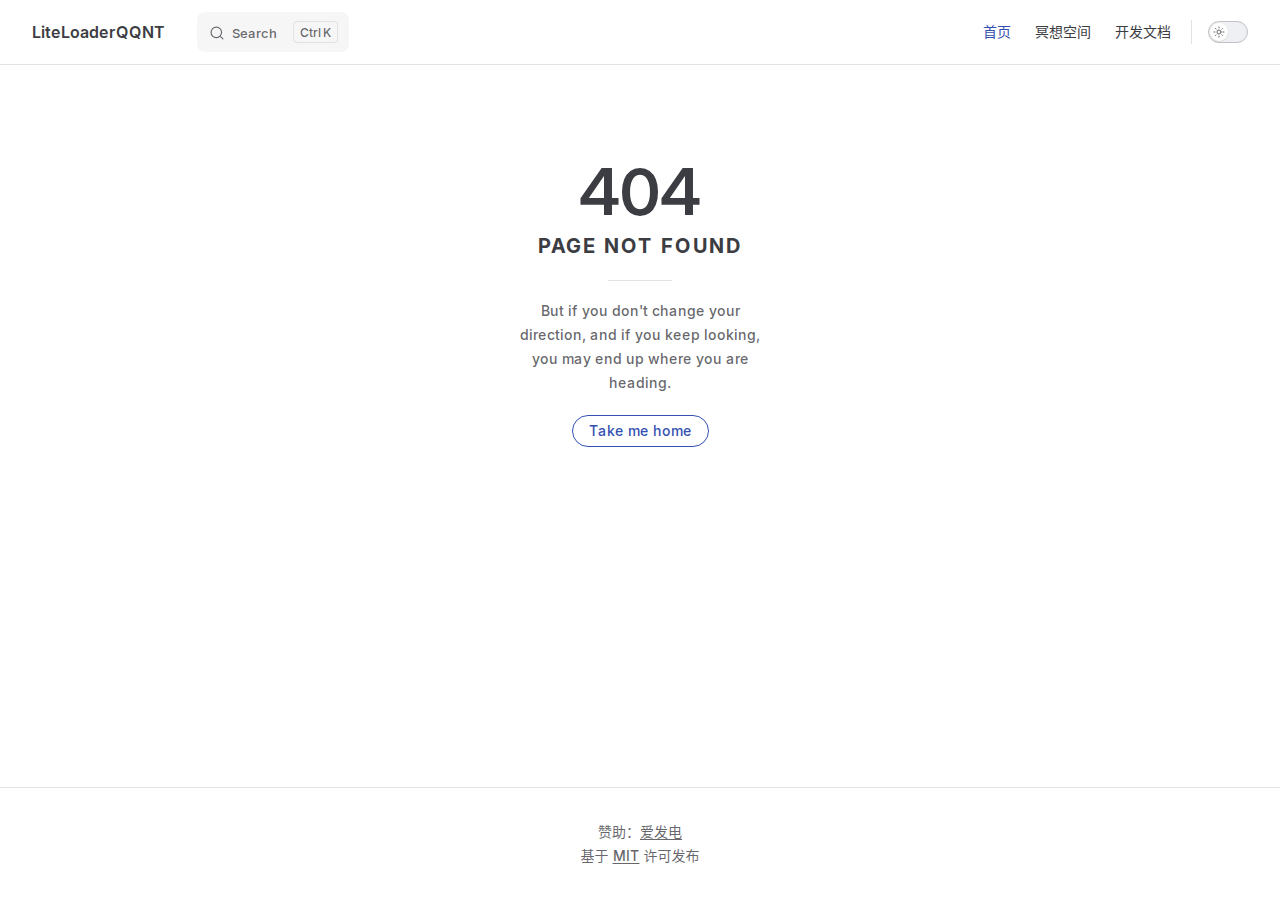
==== commit afb08377: "upd" ====
--- a/MainPage.html
+++ b/MainPage.html
@@ -1,24 +1,25 @@
-<!DOCTYPE html>
-<html lang="zh-Hans" dir="ltr">
-  <head>
-    <meta charset="utf-8">
-    <meta name="viewport" content="width=device-width,initial-scale=1">
-    <title>LiteLoaderQQNT</title>
-    <meta name="description" content="QQNT 插件加载器">
-    <meta name="generator" content="VitePress v1.3.4">
-    <link rel="preload stylesheet" href="/assets/style.Cs6MiQ19.css" as="style">
-    
-    <script type="module" src="/assets/app.BNb6cXwx.js"></script>
-    <link rel="preload" href="/assets/inter-roman-latin.Di8DUHzh.woff2" as="font" type="font/woff2" crossorigin="">
-    <link rel="modulepreload" href="/assets/chunks/theme.8ZwScMcq.js">
-    <link rel="modulepreload" href="/assets/chunks/framework.Dtz5kk4D.js">
-    <link rel="modulepreload" href="/assets/index.md.s8pVseN0.lean.js">
-    <script id="check-dark-mode">(()=>{const e=localStorage.getItem("vitepress-theme-appearance")||"auto",a=window.matchMedia("(prefers-color-scheme: dark)").matches;(!e||e==="auto"?a:e==="dark")&&document.documentElement.classList.add("dark")})();</script>
-    <script id="check-mac-os">document.documentElement.classList.toggle("mac",/Mac|iPhone|iPod|iPad/i.test(navigator.platform));</script>
-  </head>
-  <body>
-    <div id="app"><div class="Layout" data-v-5d98c3a5><!--[--><!--]--><!--[--><span tabindex="-1" data-v-0f60ec36></span><a href="#VPContent" class="VPSkipLink visually-hidden" data-v-0f60ec36> Skip to content </a><!--]--><!----><header class="VPNav" data-v-5d98c3a5 data-v-ae24b3ad><div class="VPNavBar" data-v-ae24b3ad data-v-6aa21345><div class="wrapper" data-v-6aa21345><div class="container" data-v-6aa21345><div class="title" data-v-6aa21345><div class="VPNavBarTitle" data-v-6aa21345 data-v-ab179fa1><a class="title" href="/" data-v-ab179fa1><!--[--><!--]--><!----><span data-v-ab179fa1>LiteLoaderQQNT</span><!--[--><!--]--></a></div></div><div class="content" data-v-6aa21345><div class="content-body" data-v-6aa21345><!--[--><!--]--><div class="VPNavBarSearch search" data-v-6aa21345><!--[--><!----><div id="local-search"><button type="button" class="DocSearch DocSearch-Button" aria-label="Search"><span class="DocSearch-Button-Container"><span class="vp-icon DocSearch-Search-Icon"></span><span class="DocSearch-Button-Placeholder">Search</span></span><span class="DocSearch-Button-Keys"><kbd class="DocSearch-Button-Key"></kbd><kbd class="DocSearch-Button-Key">K</kbd></span></button></div><!--]--></div><nav aria-labelledby="main-nav-aria-label" class="VPNavBarMenu menu" data-v-6aa21345 data-v-dc692963><span id="main-nav-aria-label" class="visually-hidden" data-v-dc692963> Main Navigation </span><!--[--><!--[--><a class="VPLink link VPNavBarMenuLink active" href="/" tabindex="0" data-v-dc692963 data-v-9c663999><!--[--><span data-v-9c663999>首页</span><!--]--></a><!--]--><!--[--><a class="VPLink link VPNavBarMenuLink" href="/guide/introduction.html" tabindex="0" data-v-dc692963 data-v-9c663999><!--[--><span data-v-9c663999>开始使用</span><!--]--></a><!--]--><!--[--><a class="VPLink link VPNavBarMenuLink" href="/docs/introduction.html" tabindex="0" data-v-dc692963 data-v-9c663999><!--[--><span data-v-9c663999>开发文档</span><!--]--></a><!--]--><!--]--></nav><!----><div class="VPNavBarAppearance appearance" data-v-6aa21345 data-v-6c893767><button class="VPSwitch VPSwitchAppearance" type="button" role="switch" title aria-checked="false" data-v-6c893767 data-v-5337faa4 data-v-1d5665e3><span class="check" data-v-1d5665e3><span class="icon" data-v-1d5665e3><!--[--><span class="vpi-sun sun" data-v-5337faa4></span><span class="vpi-moon moon" data-v-5337faa4></span><!--]--></span></span></button></div><!----><div class="VPFlyout VPNavBarExtra extra" data-v-6aa21345 data-v-bb2aa2f0 data-v-b6c34ac9><button type="button" class="button" aria-haspopup="true" aria-expanded="false" aria-label="extra navigation" data-v-b6c34ac9><span class="vpi-more-horizontal icon" data-v-b6c34ac9></span></button><div class="menu" data-v-b6c34ac9><div class="VPMenu" data-v-b6c34ac9 data-v-b98bc113><!----><!--[--><!--[--><!----><div class="group" data-v-bb2aa2f0><div class="item appearance" data-v-bb2aa2f0><p class="label" data-v-bb2aa2f0>Appearance</p><div class="appearance-action" data-v-bb2aa2f0><button class="VPSwitch VPSwitchAppearance" type="button" role="switch" title aria-checked="false" data-v-bb2aa2f0 data-v-5337faa4 data-v-1d5665e3><span class="check" data-v-1d5665e3><span class="icon" data-v-1d5665e3><!--[--><span class="vpi-sun sun" data-v-5337faa4></span><span class="vpi-moon moon" data-v-5337faa4></span><!--]--></span></span></button></div></div></div><!----><!--]--><!--]--></div></div></div><!--[--><!--]--><button type="button" class="VPNavBarHamburger hamburger" aria-label="mobile navigation" aria-expanded="false" aria-controls="VPNavScreen" data-v-6aa21345 data-v-e5dd9c1c><span class="container" data-v-e5dd9c1c><span class="top" data-v-e5dd9c1c></span><span class="middle" data-v-e5dd9c1c></span><span class="bottom" data-v-e5dd9c1c></span></span></button></div></div></div></div><div class="divider" data-v-6aa21345><div class="divider-line" data-v-6aa21345></div></div></div><!----></header><!----><!----><div class="VPContent is-home" id="VPContent" data-v-5d98c3a5 data-v-1428d186><div class="VPHome" data-v-1428d186 data-v-686f80a6><!--[--><!--]--><div class="VPHero VPHomeHero" data-v-686f80a6 data-v-303bb580><div class="container" data-v-303bb580><div class="main" data-v-303bb580><!--[--><!--]--><!--[--><h1 class="name" data-v-303bb580><span class="clip" data-v-303bb580>LiteLoaderQQNT</span></h1><p class="text" data-v-303bb580>QQNT 插件加载器</p><p class="tagline" data-v-303bb580>轻量 · 简洁 · 开源 · 福瑞</p><!--]--><!--[--><!--]--><div class="actions" data-v-303bb580><!--[--><div class="action" data-v-303bb580><a class="VPButton medium brand" href="/guide/introduction.html" data-v-303bb580 data-v-cad61b99>开始使用</a></div><div class="action" data-v-303bb580><a class="VPButton medium alt" href="/docs/introduction.html" data-v-303bb580 data-v-cad61b99>开发文档</a></div><div class="action" data-v-303bb580><a class="VPButton medium alt" href="https://github.com/LiteLoaderQQNT" target="_blank" rel="noreferrer" data-v-303bb580 data-v-cad61b99>GitHub</a></div><!--]--></div><!--[--><!--]--></div><!----></div></div><!--[--><!--]--><!--[--><!--]--><div class="VPFeatures VPHomeFeatures" data-v-686f80a6 data-v-a6181336><div class="container" data-v-a6181336><div class="items" data-v-a6181336><!--[--><div class="grid-4 item" data-v-a6181336><a class="VPLink link vp-external-link-icon no-icon VPFeature" href="https://github.com/mo-jinran/chii-devtools/tree/v4" target="_blank" rel="noreferrer" data-v-a6181336 data-v-a3976bdc><!--[--><article class="box" data-v-a3976bdc><!----><h2 class="title" data-v-a3976bdc>Chii DevTools</h2><p class="details" data-v-a3976bdc>使用 Chii 进行远程调试</p><!----></article><!--]--></a></div><div class="grid-4 item" data-v-a6181336><a class="VPLink link vp-external-link-icon no-icon VPFeature" href="https://github.com/MUKAPP/LiteLoaderQQNT-MSpring-Theme/tree/v4" target="_blank" rel="noreferrer" data-v-a6181336 data-v-a3976bdc><!--[--><article class="box" data-v-a3976bdc><!----><h2 class="title" data-v-a3976bdc>MSpring Theme</h2><p class="details" data-v-a3976bdc>LiteLoaderQQNT 主题，优雅 · 粉粉 · 细致</p><!----></article><!--]--></a></div><div class="grid-4 item" data-v-a6181336><a class="VPLink link vp-external-link-icon no-icon VPFeature" href="https://github.com/PRO-2684/Scriptio/tree/main" target="_blank" rel="noreferrer" data-v-a6181336 data-v-a3976bdc><!--[--><article class="box" data-v-a3976bdc><!----><h2 class="title" data-v-a3976bdc>Scriptio</h2><p class="details" data-v-a3976bdc>自定义渲染层 JavaScript 脚本加载器</p><!----></article><!--]--></a></div><div class="grid-4 item" data-v-a6181336><a class="VPLink link vp-external-link-icon no-icon VPFeature" href="https://github.com/PRO-2684/transitio/tree/main" target="_blank" rel="noreferrer" data-v-a6181336 data-v-a3976bdc><!--[--><article class="box" data-v-a3976bdc><!----><h2 class="title" data-v-a3976bdc>Transitio</h2><p class="details" data-v-a3976bdc>自定义 CSS 片段加载器</p><!----></article><!--]--></a></div><div class="grid-4 item" data-v-a6181336><a class="VPLink link vp-external-link-icon no-icon VPFeature" href="https://github.com/xiyuesaves/lite_tools/tree/v4" target="_blank" rel="noreferrer" data-v-a6181336 data-v-a3976bdc><!--[--><article class="box" data-v-a3976bdc><!----><h2 class="title" data-v-a3976bdc>轻量工具箱</h2><p class="details" data-v-a3976bdc>轻量 · 优雅 · 高效</p><!----></article><!--]--></a></div><div class="grid-4 item" data-v-a6181336><a class="VPLink link vp-external-link-icon no-icon VPFeature" href="https://github.com/mo-jinran/window-on-top/tree/v4" target="_blank" rel="noreferrer" data-v-a6181336 data-v-a3976bdc><!--[--><article class="box" data-v-a3976bdc><!----><h2 class="title" data-v-a3976bdc>窗口置顶</h2><p class="details" data-v-a3976bdc>添加窗口置顶按钮</p><!----></article><!--]--></a></div><div class="grid-4 item" data-v-a6181336><a class="VPLink link vp-external-link-icon no-icon VPFeature" href="https://github.com/hacker-frok/LiteLoaderQQNT-Plugin-Nostalgic/tree/main" target="_blank" rel="noreferrer" data-v-a6181336 data-v-a3976bdc><!--[--><article class="box" data-v-a3976bdc><!----><h2 class="title" data-v-a3976bdc>QQ怀旧模式</h2><p class="details" data-v-a3976bdc>让QQNT变回旧版本QQ(非NT版本)的界面布局，小面板和常规面板自动切换对应模式,让喜欢旧版QQ的朋友回味无穷(各位常觉得好用的给个star( ^_^ )).</p><!----></article><!--]--></a></div><div class="grid-4 item" data-v-a6181336><a class="VPLink link vp-external-link-icon no-icon VPFeature" href="https://github.com/xh321/LiteLoaderQQNT-Anti-Recall/tree/master" target="_blank" rel="noreferrer" data-v-a6181336 data-v-a3976bdc><!--[--><article class="box" data-v-a3976bdc><!----><h2 class="title" data-v-a3976bdc>防撤回</h2><p class="details" data-v-a3976bdc>防止QQNT撤回消息</p><!----></article><!--]--></a></div><div class="grid-4 item" data-v-a6181336><a class="VPLink link vp-external-link-icon no-icon VPFeature" href="https://github.com/xh321/LiteLoaderQQNT-Media-Local-View/tree/master" target="_blank" rel="noreferrer" data-v-a6181336 data-v-a3976bdc><!--[--><article class="box" data-v-a3976bdc><!----><h2 class="title" data-v-a3976bdc>本地查看图片和视频</h2><p class="details" data-v-a3976bdc>绕过QQ自带的媒体预览，直接用默认图片查看器或视频播放器查看图片或视频</p><!----></article><!--]--></a></div><div class="grid-4 item" data-v-a6181336><a class="VPLink link vp-external-link-icon no-icon VPFeature" href="https://github.com/xh321/LiteLoaderQQNT-QR-Decode/tree/master" target="_blank" rel="noreferrer" data-v-a6181336 data-v-a3976bdc><!--[--><article class="box" data-v-a3976bdc><!----><h2 class="title" data-v-a3976bdc>二维码解析</h2><p class="details" data-v-a3976bdc>对聊天消息中的二维码进行解析</p><!----></article><!--]--></a></div><div class="grid-4 item" data-v-a6181336><a class="VPLink link vp-external-link-icon no-icon VPFeature" href="https://github.com/xh321/LiteLoaderQQNT-Kill-Update/tree/master" target="_blank" rel="noreferrer" data-v-a6181336 data-v-a3976bdc><!--[--><article class="box" data-v-a3976bdc><!----><h2 class="title" data-v-a3976bdc>彻底禁用更新</h2><p class="details" data-v-a3976bdc>彻底禁用NTQQ恼人的更新提示</p><!----></article><!--]--></a></div><div class="grid-4 item" data-v-a6181336><a class="VPLink link vp-external-link-icon no-icon VPFeature" href="https://github.com/xh321/LiteLoaderQQNT-Directly-Jump/tree/master" target="_blank" rel="noreferrer" data-v-a6181336 data-v-a3976bdc><!--[--><article class="box" data-v-a3976bdc><!----><h2 class="title" data-v-a3976bdc>打开链接跳过拦截页</h2><p class="details" data-v-a3976bdc>QQNT内打开外链直接跳转，而不经过拦截页</p><!----></article><!--]--></a></div><div class="grid-4 item" data-v-a6181336><a class="VPLink link vp-external-link-icon no-icon VPFeature" href="https://github.com/xh321/LiteLoaderQQNT-Custom-CSS/tree/master" target="_blank" rel="noreferrer" data-v-a6181336 data-v-a3976bdc><!--[--><article class="box" data-v-a3976bdc><!----><h2 class="title" data-v-a3976bdc>自定义 CSS 样式</h2><p class="details" data-v-a3976bdc>用来自定义 CSS 样式</p><!----></article><!--]--></a></div><div class="grid-4 item" data-v-a6181336><a class="VPLink link vp-external-link-icon no-icon VPFeature" href="https://github.com/xh321/LiteLoaderQQNT-Background-Plugin/tree/master" target="_blank" rel="noreferrer" data-v-a6181336 data-v-a3976bdc><!--[--><article class="box" data-v-a3976bdc><!----><h2 class="title" data-v-a3976bdc>背景插件</h2><p class="details" data-v-a3976bdc>在QQNT聊天界面轮播展示背景图，同时让QQNT界面透明化以便更好地展示背景图。</p><!----></article><!--]--></a></div><div class="grid-4 item" data-v-a6181336><a class="VPLink link vp-external-link-icon no-icon VPFeature" href="https://github.com/hacker-frok/LiteLoaderQQNT-Plugin-Brevity-btn/tree/main" target="_blank" rel="noreferrer" data-v-a6181336 data-v-a3976bdc><!--[--><article class="box" data-v-a3976bdc><!----><h2 class="title" data-v-a3976bdc>QQ纯享模式</h2><p class="details" data-v-a3976bdc>完全隐藏QQNT整个左边侧栏部位，并在顶部添加快速显示/隐藏按钮，不用再烦恼左边杂乱的图标了，带来纯纯的聊天模式.</p><!----></article><!--]--></a></div><div class="grid-4 item" data-v-a6181336><a class="VPLink link vp-external-link-icon no-icon VPFeature" href="https://github.com/MUKAPP/LiteLoaderQQNT-DeepL/tree/main" target="_blank" rel="noreferrer" data-v-a6181336 data-v-a3976bdc><!--[--><article class="box" data-v-a3976bdc><!----><h2 class="title" data-v-a3976bdc>DeepL</h2><p class="details" data-v-a3976bdc>将 DeepL 翻译接入你的 QQNT</p><!----></article><!--]--></a></div><div class="grid-4 item" data-v-a6181336><a class="VPLink link vp-external-link-icon no-icon VPFeature" href="https://github.com/qianxuu/LiteLoaderQQNT-Plugin-Demo-mode/tree/main" target="_blank" rel="noreferrer" data-v-a6181336 data-v-a3976bdc><!--[--><article class="box" data-v-a3976bdc><!----><h2 class="title" data-v-a3976bdc>演示模式</h2><p class="details" data-v-a3976bdc>对界面上的元素进行模糊处理以便演示或截图</p><!----></article><!--]--></a></div><div class="grid-4 item" data-v-a6181336><a class="VPLink link vp-external-link-icon no-icon VPFeature" href="https://github.com/festoney8/LiteLoaderQQNT-Telegram-Theme/tree/v4" target="_blank" rel="noreferrer" data-v-a6181336 data-v-a3976bdc><!--[--><article class="box" data-v-a3976bdc><!----><h2 class="title" data-v-a3976bdc>Telegram Theme</h2><p class="details" data-v-a3976bdc>高仿 Telegram 风格的 QQNT 主题</p><!----></article><!--]--></a></div><div class="grid-4 item" data-v-a6181336><a class="VPLink link vp-external-link-icon no-icon VPFeature" href="https://github.com/xinyihl/LiteLoaderQQNT-JustF5/tree/main" target="_blank" rel="noreferrer" data-v-a6181336 data-v-a3976bdc><!--[--><article class="box" data-v-a3976bdc><!----><h2 class="title" data-v-a3976bdc>JustF5</h2><p class="details" data-v-a3976bdc>一个简单的给开发者用的功能，使用F5刷新页面无需打开调试工具刷新</p><!----></article><!--]--></a></div><div class="grid-4 item" data-v-a6181336><a class="VPLink link vp-external-link-icon no-icon VPFeature" href="https://github.com/xtaw/LiteLoaderQQNT-Audio-Sender/tree/master" target="_blank" rel="noreferrer" data-v-a6181336 data-v-a3976bdc><!--[--><article class="box" data-v-a3976bdc><!----><h2 class="title" data-v-a3976bdc>Audio Sender</h2><p class="details" data-v-a3976bdc>一个用于直接以语音形式发送音频文件的插件</p><!----></article><!--]--></a></div><div class="grid-4 item" data-v-a6181336><a class="VPLink link vp-external-link-icon no-icon VPFeature" href="https://github.com/kagg886/QQRedPackGetter/tree/master" target="_blank" rel="noreferrer" data-v-a6181336 data-v-a3976bdc><!--[--><article class="box" data-v-a3976bdc><!----><h2 class="title" data-v-a3976bdc>QQRedPackGetter</h2><p class="details" data-v-a3976bdc>基于模拟点击实现的QQ抢红包工具</p><!----></article><!--]--></a></div><div class="grid-4 item" data-v-a6181336><a class="VPLink link vp-external-link-icon no-icon VPFeature" href="https://github.com/MiyakoLol/MomoTalkNTQQ-Theme/tree/v4" target="_blank" rel="noreferrer" data-v-a6181336 data-v-a3976bdc><!--[--><article class="box" data-v-a3976bdc><!----><h2 class="title" data-v-a3976bdc>MomotalkNTQQ 主题</h2><p class="details" data-v-a3976bdc>低仿 MomotalkNTQQ 风格的 QQNT 主题</p><!----></article><!--]--></a></div><div class="grid-4 item" data-v-a6181336><a class="VPLink link vp-external-link-icon no-icon VPFeature" href="https://github.com/xtaw/LiteLoaderQQNT-Fake-Message/tree/master" target="_blank" rel="noreferrer" data-v-a6181336 data-v-a3976bdc><!--[--><article class="box" data-v-a3976bdc><!----><h2 class="title" data-v-a3976bdc>Fake Message</h2><p class="details" data-v-a3976bdc>一个用于伪造转发聊天记录的插件</p><!----></article><!--]--></a></div><div class="grid-4 item" data-v-a6181336><a class="VPLink link vp-external-link-icon no-icon VPFeature" href="https://github.com/mo-jinran/more-materials/tree/main" target="_blank" rel="noreferrer" data-v-a6181336 data-v-a3976bdc><!--[--><article class="box" data-v-a3976bdc><!----><h2 class="title" data-v-a3976bdc>More Materials</h2><p class="details" data-v-a3976bdc>添加更多的背景材质，替换原本的透明效果（Windows 11 22H2 及以上，Linux + KDE + X11）</p><!----></article><!--]--></a></div><div class="grid-4 item" data-v-a6181336><a class="VPLink link vp-external-link-icon no-icon VPFeature" href="https://github.com/ghostflyby/LiteLoaderQQNT-Native-Menu/tree/main" target="_blank" rel="noreferrer" data-v-a6181336 data-v-a3976bdc><!--[--><article class="box" data-v-a3976bdc><!----><h2 class="title" data-v-a3976bdc>Native Conetxt Menu</h2><p class="details" data-v-a3976bdc>为右键菜单使用原生形式，多级菜单支持需要hook-vue来运行</p><!----></article><!--]--></a></div><div class="grid-4 item" data-v-a6181336><a class="VPLink link vp-external-link-icon no-icon VPFeature" href="https://github.com/lclichen/LiteLoaderQQNT-TTS/tree/main" target="_blank" rel="noreferrer" data-v-a6181336 data-v-a3976bdc><!--[--><article class="box" data-v-a3976bdc><!----><h2 class="title" data-v-a3976bdc>文本转语音</h2><p class="details" data-v-a3976bdc>可将输入字符转为语音发送。</p><!----></article><!--]--></a></div><div class="grid-4 item" data-v-a6181336><a class="VPLink link vp-external-link-icon no-icon VPFeature" href="https://github.com/d0j1a1701/LiteLoaderQQNT-Markdown/tree/v4" target="_blank" rel="noreferrer" data-v-a6181336 data-v-a3976bdc><!--[--><article class="box" data-v-a3976bdc><!----><h2 class="title" data-v-a3976bdc>Markdown-it</h2><p class="details" data-v-a3976bdc>为 QQNT 提供 Markdown 渲染</p><!----></article><!--]--></a></div><div class="grid-4 item" data-v-a6181336><a class="VPLink link vp-external-link-icon no-icon VPFeature" href="https://github.com/MisaLiu/LiteLoaderQQNT-QQCleaner/tree/master" target="_blank" rel="noreferrer" data-v-a6181336 data-v-a3976bdc><!--[--><article class="box" data-v-a3976bdc><!----><h2 class="title" data-v-a3976bdc>QQCleaner</h2><p class="details" data-v-a3976bdc>QQCleaner for QQNT</p><!----></article><!--]--></a></div><div class="grid-4 item" data-v-a6181336><a class="VPLink link vp-external-link-icon no-icon VPFeature" href="https://github.com/MisaLiu/LiteLoaderQQNT-Pangu/tree/master" target="_blank" rel="noreferrer" data-v-a6181336 data-v-a3976bdc><!--[--><article class="box" data-v-a3976bdc><!----><h2 class="title" data-v-a3976bdc>llpangu</h2><p class="details" data-v-a3976bdc>· 盘古 | 开天辟地 ·</p><!----></article><!--]--></a></div><div class="grid-4 item" data-v-a6181336><a class="VPLink link vp-external-link-icon no-icon VPFeature" href="https://github.com/LLOneBot/LLOneBot/tree/main" target="_blank" rel="noreferrer" data-v-a6181336 data-v-a3976bdc><!--[--><article class="box" data-v-a3976bdc><!----><h2 class="title" data-v-a3976bdc>LLOneBot</h2><p class="details" data-v-a3976bdc>实现 OneBot 11 协议，用于 QQ 机器人开发</p><!----></article><!--]--></a></div><div class="grid-4 item" data-v-a6181336><a class="VPLink link vp-external-link-icon no-icon VPFeature" href="https://github.com/2891954521/LiteLoaderQQNT-OneBotApi-JS/tree/main" target="_blank" rel="noreferrer" data-v-a6181336 data-v-a3976bdc><!--[--><article class="box" data-v-a3976bdc><!----><h2 class="title" data-v-a3976bdc>OneBotApi-JS</h2><p class="details" data-v-a3976bdc>在LiteLoaderQQNT上添加OneBot协议支持</p><!----></article><!--]--></a></div><div class="grid-4 item" data-v-a6181336><a class="VPLink link vp-external-link-icon no-icon VPFeature" href="https://github.com/yuyumoko/LiteLoaderQQNT-Plugin-Eencode/tree/main" target="_blank" rel="noreferrer" data-v-a6181336 data-v-a3976bdc><!--[--><article class="box" data-v-a3976bdc><!----><h2 class="title" data-v-a3976bdc>歪比巴卜</h2><p class="details" data-v-a3976bdc>文字图片消息加密~</p><!----></article><!--]--></a></div><div class="grid-4 item" data-v-a6181336><a class="VPLink link vp-external-link-icon no-icon VPFeature" href="https://github.com/PRO-2684/LiteLoaderQQNT-pURLfy/tree/main" target="_blank" rel="noreferrer" data-v-a6181336 data-v-a3976bdc><!--[--><article class="box" data-v-a3976bdc><!----><h2 class="title" data-v-a3976bdc>pURLfy</h2><p class="details" data-v-a3976bdc>🧹 链接净化</p><!----></article><!--]--></a></div><div class="grid-4 item" data-v-a6181336><a class="VPLink link vp-external-link-icon no-icon VPFeature" href="https://github.com/xtaw/LiteLoaderQQNT-Euphony/tree/master" target="_blank" rel="noreferrer" data-v-a6181336 data-v-a3976bdc><!--[--><article class="box" data-v-a3976bdc><!----><h2 class="title" data-v-a3976bdc>Euphony</h2><p class="details" data-v-a3976bdc>一个为LiteLoaderQQNT插件提供基础功能的依赖</p><!----></article><!--]--></a></div><div class="grid-4 item" data-v-a6181336><a class="VPLink link vp-external-link-icon no-icon VPFeature" href="https://github.com/pk5ls20/LiteLoaderQQNT-NekoImageGallerySearch/tree/main" target="_blank" rel="noreferrer" data-v-a6181336 data-v-a3976bdc><!--[--><article class="box" data-v-a3976bdc><!----><h2 class="title" data-v-a3976bdc>NekoImageGallerySearch</h2><p class="details" data-v-a3976bdc>Another web UI for NekoImageGallery, seamlessly integrated with NTQQ through LiteLoaderQQNT</p><!----></article><!--]--></a></div><div class="grid-4 item" data-v-a6181336><a class="VPLink link vp-external-link-icon no-icon VPFeature" href="https://github.com/hunyan1/LiteLoaderQQNT-Consent/tree/master" target="_blank" rel="noreferrer" data-v-a6181336 data-v-a3976bdc><!--[--><article class="box" data-v-a3976bdc><!----><h2 class="title" data-v-a3976bdc>自动同意好友</h2><p class="details" data-v-a3976bdc>一个自动同意好友的插件！</p><!----></article><!--]--></a></div><div class="grid-4 item" data-v-a6181336><a class="VPLink link vp-external-link-icon no-icon VPFeature" href="https://github.com/Eticeweng/LiteLoaderQQNT-Editor-Auto-Script/tree/main" target="_blank" rel="noreferrer" data-v-a6181336 data-v-a3976bdc><!--[--><article class="box" data-v-a3976bdc><!----><h2 class="title" data-v-a3976bdc>Editor Auto Script</h2><p class="details" data-v-a3976bdc>为QQNT编辑区域添加拦截格式化字符串指令的功能，将对应匹配的指令字符串替换为对应指令的文字输出或者执行代码</p><!----></article><!--]--></a></div><div class="grid-4 item" data-v-a6181336><a class="VPLink link vp-external-link-icon no-icon VPFeature" href="https://github.com/Eticeweng/LiteLoaderQQNT-Link-Preview/tree/master" target="_blank" rel="noreferrer" data-v-a6181336 data-v-a3976bdc><!--[--><article class="box" data-v-a3976bdc><!----><h2 class="title" data-v-a3976bdc>Link Preview</h2><p class="details" data-v-a3976bdc>为聊天区域中的所有链接添加其网页标题和图标，适用于所有http或https协议的链接</p><!----></article><!--]--></a></div><div class="grid-4 item" data-v-a6181336><a class="VPLink link vp-external-link-icon no-icon VPFeature" href="https://github.com/Server-WX/LiteLoaderQQNT-Translate/tree/master" target="_blank" rel="noreferrer" data-v-a6181336 data-v-a3976bdc><!--[--><article class="box" data-v-a3976bdc><!----><h2 class="title" data-v-a3976bdc>Translate</h2><p class="details" data-v-a3976bdc>QQ 消息翻译</p><!----></article><!--]--></a></div><div class="grid-4 item" data-v-a6181336><a class="VPLink link vp-external-link-icon no-icon VPFeature" href="https://github.com/adproqwq/LiteLoaderQQNT-AutoSendMessages/tree/main" target="_blank" rel="noreferrer" data-v-a6181336 data-v-a3976bdc><!--[--><article class="box" data-v-a3976bdc><!----><h2 class="title" data-v-a3976bdc>定时消息</h2><p class="details" data-v-a3976bdc>自动发送消息，允许定时发送、定群发送、自定义消息内容</p><!----></article><!--]--></a></div><div class="grid-4 item" data-v-a6181336><a class="VPLink link vp-external-link-icon no-icon VPFeature" href="https://github.com/xinyihl/LiteLoaderQQNT-PluginInstaller/tree/main" target="_blank" rel="noreferrer" data-v-a6181336 data-v-a3976bdc><!--[--><article class="box" data-v-a3976bdc><!----><h2 class="title" data-v-a3976bdc>PluginInstaller</h2><p class="details" data-v-a3976bdc>插件安装器</p><!----></article><!--]--></a></div><div class="grid-4 item" data-v-a6181336><a class="VPLink link vp-external-link-icon no-icon VPFeature" href="https://github.com/ltxhhz/LL-plugin-list-viewer/tree/main" target="_blank" rel="noreferrer" data-v-a6181336 data-v-a3976bdc><!--[--><article class="box" data-v-a3976bdc><!----><h2 class="title" data-v-a3976bdc>插件列表查看</h2><p class="details" data-v-a3976bdc>插件列表查看·安装·更新</p><!----></article><!--]--></a></div><div class="grid-4 item" data-v-a6181336><a class="VPLink link vp-external-link-icon no-icon VPFeature" href="https://github.com/adproqwq/LiteLoaderQQNT-CheckUpdateModule/tree/main" target="_blank" rel="noreferrer" data-v-a6181336 data-v-a3976bdc><!--[--><article class="box" data-v-a3976bdc><!----><h2 class="title" data-v-a3976bdc>插件检测更新API</h2><p class="details" data-v-a3976bdc>为LiteLoaderQQNT插件开发者提供一个插件检测、下载更新的API</p><!----></article><!--]--></a></div><div class="grid-4 item" data-v-a6181336><a class="VPLink link vp-external-link-icon no-icon VPFeature" href="https://github.com/wangyz1999/LiteLoaderQQNT-GPT-Reply/tree/main" target="_blank" rel="noreferrer" data-v-a6181336 data-v-a3976bdc><!--[--><article class="box" data-v-a3976bdc><!----><h2 class="title" data-v-a3976bdc>GPT-Reply</h2><p class="details" data-v-a3976bdc>在 QQNT 直接使用ChatGPT进行回复</p><!----></article><!--]--></a></div><div class="grid-4 item" data-v-a6181336><a class="VPLink link vp-external-link-icon no-icon VPFeature" href="https://github.com/lianquke/LiteLoaderQQNT-MessageEdit/tree/main" target="_blank" rel="noreferrer" data-v-a6181336 data-v-a3976bdc><!--[--><article class="box" data-v-a3976bdc><!----><h2 class="title" data-v-a3976bdc>QQ消息修改</h2><p class="details" data-v-a3976bdc>聊天界面，右键点击文本消息，选择【编辑消息内容】编辑即可</p><!----></article><!--]--></a></div><div class="grid-4 item" data-v-a6181336><a class="VPLink link vp-external-link-icon no-icon VPFeature" href="https://github.com/xtaw/LiteLoaderQQNT-Daily-Card/tree/master" target="_blank" rel="noreferrer" data-v-a6181336 data-v-a3976bdc><!--[--><article class="box" data-v-a3976bdc><!----><h2 class="title" data-v-a3976bdc>Daily Card</h2><p class="details" data-v-a3976bdc>一个用于自动抽取每日幸运字符的插件</p><!----></article><!--]--></a></div><div class="grid-4 item" data-v-a6181336><a class="VPLink link vp-external-link-icon no-icon VPFeature" href="https://github.com/SyrieYume/starrail_ui/tree/main" target="_blank" rel="noreferrer" data-v-a6181336 data-v-a3976bdc><!--[--><article class="box" data-v-a3976bdc><!----><h2 class="title" data-v-a3976bdc>仿星穹铁道短信UI</h2><p class="details" data-v-a3976bdc>仿照星穹铁道中的角色短信界面的UI.</p><!----></article><!--]--></a></div><div class="grid-4 item" data-v-a6181336><a class="VPLink link vp-external-link-icon no-icon VPFeature" href="https://github.com/PRO-2684/protocio/tree/main" target="_blank" rel="noreferrer" data-v-a6181336 data-v-a3976bdc><!--[--><article class="box" data-v-a3976bdc><!----><h2 class="title" data-v-a3976bdc>Protocio</h2><p class="details" data-v-a3976bdc>注册自定义协议，将链接交付给对应插件处理</p><!----></article><!--]--></a></div><div class="grid-4 item" data-v-a6181336><a class="VPLink link vp-external-link-icon no-icon VPFeature" href="https://github.com/zilewang7/LiteLoaderQQNT-Esc-Shortcut-Key/tree/master" target="_blank" rel="noreferrer" data-v-a6181336 data-v-a3976bdc><!--[--><article class="box" data-v-a3976bdc><!----><h2 class="title" data-v-a3976bdc>ESC 快捷键</h2><p class="details" data-v-a3976bdc>在 QQNT 中使用 esc 来返回上一级 (退出当前聊天)</p><!----></article><!--]--></a></div><div class="grid-4 item" data-v-a6181336><a class="VPLink link vp-external-link-icon no-icon VPFeature" href="https://github.com/XiaWuSharve/LiteLoaderQQNT-MergeMessage/tree/main" target="_blank" rel="noreferrer" data-v-a6181336 data-v-a3976bdc><!--[--><article class="box" data-v-a3976bdc><!----><h2 class="title" data-v-a3976bdc>消息聚合</h2><p class="details" data-v-a3976bdc>LiteLoaderQQNT消息聚合插件</p><!----></article><!--]--></a></div><div class="grid-4 item" data-v-a6181336><a class="VPLink link vp-external-link-icon no-icon VPFeature" href="https://github.com/brx86/LiteLoaderQQNT-Remove-Suffix/tree/main" target="_blank" rel="noreferrer" data-v-a6181336 data-v-a3976bdc><!--[--><article class="box" data-v-a3976bdc><!----><h2 class="title" data-v-a3976bdc>移除小尾巴</h2><p class="details" data-v-a3976bdc>LiteLoaderQQNT的去除小尾巴插件</p><!----></article><!--]--></a></div><div class="grid-4 item" data-v-a6181336><a class="VPLink link vp-external-link-icon no-icon VPFeature" href="https://github.com/kobe-koto/LiteLoaderQQNT-Theme-Altruistic/tree/main" target="_blank" rel="noreferrer" data-v-a6181336 data-v-a3976bdc><!--[--><article class="box" data-v-a3976bdc><!----><h2 class="title" data-v-a3976bdc>Theme Altruistic</h2><p class="details" data-v-a3976bdc>「Altruistic」，簡潔且靈動的 QQNT 主題。</p><!----></article><!--]--></a></div><div class="grid-4 item" data-v-a6181336><a class="VPLink link vp-external-link-icon no-icon VPFeature" href="https://github.com/MingxuanGame/LiteLoaderQQNT-emojifix/tree/main" target="_blank" rel="noreferrer" data-v-a6181336 data-v-a3976bdc><!--[--><article class="box" data-v-a3976bdc><!----><h2 class="title" data-v-a3976bdc>Emoji 修复</h2><p class="details" data-v-a3976bdc>Patch QQ 的 Emoji 字体</p><!----></article><!--]--></a></div><div class="grid-4 item" data-v-a6181336><a class="VPLink link vp-external-link-icon no-icon VPFeature" href="https://github.com/huankong233/LiteLoaderQQNT-HK-Theme/tree/main" target="_blank" rel="noreferrer" data-v-a6181336 data-v-a3976bdc><!--[--><article class="box" data-v-a3976bdc><!----><h2 class="title" data-v-a3976bdc>HK主题</h2><p class="details" data-v-a3976bdc>HK主题</p><!----></article><!--]--></a></div><div class="grid-4 item" data-v-a6181336><a class="VPLink link vp-external-link-icon no-icon VPFeature" href="https://github.com/bakyrd/QQScreenshotSwitch/tree/master" target="_blank" rel="noreferrer" data-v-a6181336 data-v-a3976bdc><!--[--><article class="box" data-v-a3976bdc><!----><h2 class="title" data-v-a3976bdc>QQScreenshotSwitch</h2><p class="details" data-v-a3976bdc>切换 QQ 新版/旧版截图</p><!----></article><!--]--></a></div><div class="grid-4 item" data-v-a6181336><a class="VPLink link vp-external-link-icon no-icon VPFeature" href="https://github.com/adproqwq/LiteLoaderQQNT-QuickReply/tree/main" target="_blank" rel="noreferrer" data-v-a6181336 data-v-a3976bdc><!--[--><article class="box" data-v-a3976bdc><!----><h2 class="title" data-v-a3976bdc>快捷回复</h2><p class="details" data-v-a3976bdc>添加快捷回复语，重复打字滚！</p><!----></article><!--]--></a></div><div class="grid-4 item" data-v-a6181336><a class="VPLink link vp-external-link-icon no-icon VPFeature" href="https://github.com/jiang-taibai/LiteLoaderQQNT-Quickly-Remove-Conversations/tree/main" target="_blank" rel="noreferrer" data-v-a6181336 data-v-a3976bdc><!--[--><article class="box" data-v-a3976bdc><!----><h2 class="title" data-v-a3976bdc>快速移除会话</h2><p class="details" data-v-a3976bdc>使用滚轮点击快速移除会话，就像在其他软件里的操作一样</p><!----></article><!--]--></a></div><div class="grid-4 item" data-v-a6181336><a class="VPLink link vp-external-link-icon no-icon VPFeature" href="https://github.com/MapleRecall/LiteLoaderQQNT-CCND/tree/main" target="_blank" rel="noreferrer" data-v-a6181336 data-v-a3976bdc><!--[--><article class="box" data-v-a3976bdc><!----><h2 class="title" data-v-a3976bdc>CanCanNeed</h2><p class="details" data-v-a3976bdc>担心窥屏和社死？快来试试这个吧！还能方便界面演示和截图，美观实用，混沌有趣。</p><!----></article><!--]--></a></div><div class="grid-4 item" data-v-a6181336><a class="VPLink link vp-external-link-icon no-icon VPFeature" href="https://github.com/Ark-Aak/Arknights_Plugin/tree/main" target="_blank" rel="noreferrer" data-v-a6181336 data-v-a3976bdc><!--[--><article class="box" data-v-a3976bdc><!----><h2 class="title" data-v-a3976bdc>明日方舟辅助插件</h2><p class="details" data-v-a3976bdc>一些有用的小功能</p><!----></article><!--]--></a></div><div class="grid-4 item" data-v-a6181336><a class="VPLink link vp-external-link-icon no-icon VPFeature" href="https://github.com/adproqwq/LiteLoaderQQNT-Kemisago/tree/main" target="_blank" rel="noreferrer" data-v-a6181336 data-v-a3976bdc><!--[--><article class="box" data-v-a3976bdc><!----><h2 class="title" data-v-a3976bdc>Kemisago</h2><p class="details" data-v-a3976bdc>由 Snoopy1866 开发的text-elementalizer的LiteLoaderQQNT移植版插件</p><!----></article><!--]--></a></div><div class="grid-4 item" data-v-a6181336><a class="VPLink link vp-external-link-icon no-icon VPFeature" href="https://github.com/Stapxs/Stapxs-QQ-Lite-Theme/tree/main" target="_blank" rel="noreferrer" data-v-a6181336 data-v-a3976bdc><!--[--><article class="box" data-v-a3976bdc><!----><h2 class="title" data-v-a3976bdc>Border Card UI Theme</h2><p class="details" data-v-a3976bdc>Stapxs QQ Lite 2.0 Electron 版 LiteLoaderQQNT 迁移主题。</p><!----></article><!--]--></a></div><div class="grid-4 item" data-v-a6181336><a class="VPLink link vp-external-link-icon no-icon VPFeature" href="https://github.com/NapNeko/NapCatQQ/tree/main" target="_blank" rel="noreferrer" data-v-a6181336 data-v-a3976bdc><!--[--><article class="box" data-v-a3976bdc><!----><h2 class="title" data-v-a3976bdc>NapCatQQ</h2><p class="details" data-v-a3976bdc>高性能的 OneBot 11 协议实现</p><!----></article><!--]--></a></div><div class="grid-4 item" data-v-a6181336><a class="VPLink link vp-external-link-icon no-icon VPFeature" href="https://github.com/bakyrd/QQNoFlash/tree/master" target="_blank" rel="noreferrer" data-v-a6181336 data-v-a3976bdc><!--[--><article class="box" data-v-a3976bdc><!----><h2 class="title" data-v-a3976bdc>QQNoFlash</h2><p class="details" data-v-a3976bdc>别用任务栏图标烦我好吗</p><!----></article><!--]--></a></div><div class="grid-4 item" data-v-a6181336><a class="VPLink link vp-external-link-icon no-icon VPFeature" href="https://github.com/WJZ-P/LiteLoaderQQNT-Encrypt-Chat/tree/main" target="_blank" rel="noreferrer" data-v-a6181336 data-v-a3976bdc><!--[--><article class="box" data-v-a3976bdc><!----><h2 class="title" data-v-a3976bdc>Encrypt Chat</h2><p class="details" data-v-a3976bdc>一个方便好用加密通话插件(*^_^*)</p><!----></article><!--]--></a></div><div class="grid-4 item" data-v-a6181336><a class="VPLink link vp-external-link-icon no-icon VPFeature" href="https://github.com/nyaruhodoo/LiteLoader-StarWand/tree/master" target="_blank" rel="noreferrer" data-v-a6181336 data-v-a3976bdc><!--[--><article class="box" data-v-a3976bdc><!----><h2 class="title" data-v-a3976bdc>星之杖</h2><p class="details" data-v-a3976bdc>你相信魔法吗</p><!----></article><!--]--></a></div><div class="grid-4 item" data-v-a6181336><a class="VPLink link vp-external-link-icon no-icon VPFeature" href="https://github.com/bakyrd/LiteLoader-LittleHammer/tree/master" target="_blank" rel="noreferrer" data-v-a6181336 data-v-a3976bdc><!--[--><article class="box" data-v-a3976bdc><!----><h2 class="title" data-v-a3976bdc>自用小锤</h2><p class="details" data-v-a3976bdc>用来敲碎左边那人的星之杖</p><!----></article><!--]--></a></div><div class="grid-4 item" data-v-a6181336><a class="VPLink link vp-external-link-icon no-icon VPFeature" href="https://github.com/chrononeko/LiteLoaderQQNT-Plugin-Chronocat/tree/master" target="_blank" rel="noreferrer" data-v-a6181336 data-v-a3976bdc><!--[--><article class="box" data-v-a3976bdc><!----><h2 class="title" data-v-a3976bdc>Chronocat</h2><p class="details" data-v-a3976bdc>模块化的 Satori 框架</p><!----></article><!--]--></a></div><div class="grid-4 item" data-v-a6181336><a class="VPLink link vp-external-link-icon no-icon VPFeature" href="https://github.com/chrononeko/LiteLoaderQQNT-Plugin-Chronocat-Engine-Chronocat-Api/tree/master" target="_blank" rel="noreferrer" data-v-a6181336 data-v-a3976bdc><!--[--><article class="box" data-v-a3976bdc><!----><h2 class="title" data-v-a3976bdc>Chronocat Engine: Chronocat-Api</h2><p class="details" data-v-a3976bdc>Chronocat API 引擎</p><!----></article><!--]--></a></div><div class="grid-4 item" data-v-a6181336><a class="VPLink link vp-external-link-icon no-icon VPFeature" href="https://github.com/chrononeko/LiteLoaderQQNT-Plugin-Chronocat-Engine-Chronocat-Event/tree/master" target="_blank" rel="noreferrer" data-v-a6181336 data-v-a3976bdc><!--[--><article class="box" data-v-a3976bdc><!----><h2 class="title" data-v-a3976bdc>Chronocat Engine: Chronocat-Event</h2><p class="details" data-v-a3976bdc>Chronocat 事件引擎</p><!----></article><!--]--></a></div><div class="grid-4 item" data-v-a6181336><a class="VPLink link vp-external-link-icon no-icon VPFeature" href="https://github.com/chrononeko/LiteLoaderQQNT-Plugin-Chronocat-Engine-Crychiccat/tree/master" target="_blank" rel="noreferrer" data-v-a6181336 data-v-a3976bdc><!--[--><article class="box" data-v-a3976bdc><!----><h2 class="title" data-v-a3976bdc>Chronocat Engine: Media</h2><p class="details" data-v-a3976bdc>Chronocat 媒体引擎</p><!----></article><!--]--></a></div><div class="grid-4 item" data-v-a6181336><a class="VPLink link vp-external-link-icon no-icon VPFeature" href="https://github.com/chrononeko/LiteLoaderQQNT-Plugin-Chronocat-Engine-Crychiccat/tree/master" target="_blank" rel="noreferrer" data-v-a6181336 data-v-a3976bdc><!--[--><article class="box" data-v-a3976bdc><!----><h2 class="title" data-v-a3976bdc>Chronocat Engine: Crychiccat</h2><p class="details" data-v-a3976bdc>Crychiccat 引擎</p><!----></article><!--]--></a></div><div class="grid-4 item" data-v-a6181336><a class="VPLink link vp-external-link-icon no-icon VPFeature" href="https://github.com/WJZ-P/LiteLoaderQQNT-Echo-Message/tree/main" target="_blank" rel="noreferrer" data-v-a6181336 data-v-a3976bdc><!--[--><article class="box" data-v-a3976bdc><!----><h2 class="title" data-v-a3976bdc>Echo Message</h2><p class="details" data-v-a3976bdc>\"我要+1！\"实现接近原生手机QQ的聊天+1功能(๑>◡<๑)</p><!----></article><!--]--></a></div><div class="grid-4 item" data-v-a6181336><a class="VPLink link vp-external-link-icon no-icon VPFeature" href="https://github.com/AliubYiero/LiteLoaderQQNT_HotkeyChangeWindow/tree/main" target="_blank" rel="noreferrer" data-v-a6181336 data-v-a3976bdc><!--[--><article class="box" data-v-a3976bdc><!----><h2 class="title" data-v-a3976bdc>快速切换聊天窗口</h2><p class="details" data-v-a3976bdc>通过快捷键 [Alt + 数字键] / [Alt + ↑] / [Alt + ↓] 切换聊天窗口, [Alt + Backspace] 退出群助手.</p><!----></article><!--]--></a></div><div class="grid-4 item" data-v-a6181336><a class="VPLink link vp-external-link-icon no-icon VPFeature" href="https://github.com/WJZ-P/LiteLoaderQQNT-Change-Summary/tree/main" target="_blank" rel="noreferrer" data-v-a6181336 data-v-a3976bdc><!--[--><article class="box" data-v-a3976bdc><!----><h2 class="title" data-v-a3976bdc>修改图片概要</h2><p class="details" data-v-a3976bdc>修改图片/表情包外显消息(未进入群聊时在外部看见的简略文本)（＾∀＾）</p><!----></article><!--]--></a></div><!--]--></div></div></div><!--[--><!--]--><div class="vp-doc container" style="" data-v-686f80a6 data-v-8e2d4988><!--[--><div style="position:relative;" data-v-686f80a6><div></div></div><!--]--></div></div></div><footer class="VPFooter" data-v-5d98c3a5 data-v-e315a0ad><div class="container" data-v-e315a0ad><p class="message" data-v-e315a0ad>赞助：<a href='https://afdian.com/a/mojinran'>爱发电</a></p><p class="copyright" data-v-e315a0ad>基于 <a href='https://github.com/LiteLoaderQQNT/LiteLoaderQQNT/blob/main/LICENSE'>MIT</a> 许可发布</p></div></footer><!--[--><!--]--></div></div>
-    <script>window.__VP_HASH_MAP__=JSON.parse("{\"docs_introduction.md\":\"CjzUv4e4\",\"docs_liteloader-api.md\":\"DqWPz10t\",\"docs_protocol-scheme.md\":\"8BJIHgwf\",\"docs_web-components.md\":\"R77QlEm_\",\"guide_install.md\":\"DlVgUH7b\",\"guide_introduction.md\":\"BuhM1P61\",\"guide_plugins.md\":\"Bukhs5hi\",\"index.md\":\"s8pVseN0\"}");window.__VP_SITE_DATA__=JSON.parse("{\"lang\":\"zh-Hans\",\"dir\":\"ltr\",\"title\":\"LiteLoaderQQNT\",\"description\":\"QQNT 插件加载器\",\"base\":\"/\",\"head\":[],\"router\":{\"prefetchLinks\":true},\"appearance\":true,\"themeConfig\":{\"nav\":[{\"text\":\"首页\",\"link\":\"/\"},{\"text\":\"开始使用\",\"link\":\"/guide/introduction\",\"activeMatch\":\"/guide\"},{\"text\":\"开发文档\",\"link\":\"/docs/introduction\",\"activeMatch\":\"/docs\"}],\"sidebar\":[{\"text\":\"开始使用\",\"collapsed\":false,\"items\":[{\"text\":\"介绍\",\"link\":\"/guide/introduction\"},{\"text\":\"安装\",\"link\":\"/guide/install\"},{\"text\":\"插件\",\"link\":\"/guide/plugins\"}]},{\"text\":\"开发文档\",\"collapsed\":false,\"items\":[{\"text\":\"开始你的第一个插件\",\"link\":\"/docs/introduction\"},{\"text\":\"LiteLoader API\",\"link\":\"/docs/liteloader-api\"},{\"text\":\"Web Components\",\"link\":\"/docs/web-components\"},{\"text\":\"自定义协议方案\",\"link\":\"/docs/protocol-scheme\"}]}],\"editLink\":{\"pattern\":\"https://github.com/LiteLoaderQQNT/LiteLoaderQQNT.github.io/edit/main/src/:path\",\"text\":\"在GitHub上编辑此页面\"},\"lastUpdated\":{\"text\":\"最后更新\",\"formatOptions\":{\"dateStyle\":\"medium\",\"timeStyle\":\"short\"}},\"docFooter\":{\"prev\":\"上一页\",\"next\":\"下一页\"},\"search\":{\"provider\":\"local\"},\"footer\":{\"message\":\"赞助：<a href='https://afdian.com/a/mojinran'>爱发电</a>\",\"copyright\":\"基于 <a href='https://github.com/LiteLoaderQQNT/LiteLoaderQQNT/blob/main/LICENSE'>MIT</a> 许可发布\"},\"externalLinkIcon\":true},\"locales\":{},\"scrollOffset\":134,\"cleanUrls\":false}");</script>
-    
-  </body>
-</html>
+<!DOCTYPE html>
+<html lang="zh-Hans" dir="ltr">
+  <head>
+    <meta charset="utf-8">
+    <meta name="viewport" content="width=device-width,initial-scale=1">
+    <title>简单の不等式计算器</title>
+    <meta name="description" content="简易の计算器">
+    <meta name="generator" content="VitePress v1.3.4">
+    <link rel="preload stylesheet" href="/assets/style.Cs6MiQ19.css" as="style">
+    
+    <script type="module" src="/assets/app.BNb6cXwx.js"></script>
+    <link rel="preload" href="/assets/inter-roman-latin.Di8DUHzh.woff2" as="font" type="font/woff2" crossorigin="">
+    <link rel="modulepreload" href="/assets/chunks/theme.8ZwScMcq.js">
+    <link rel="modulepreload" href="/assets/chunks/framework.Dtz5kk4D.js">
+    <link rel="modulepreload" href="/assets/index.md.s8pVseN0.lean.js">
+    <script id="check-dark-mode">(()=>{const e=localStorage.getItem("vitepress-theme-appearance")||"auto",a=window.matchMedia("(prefers-color-scheme: dark)").matches;(!e||e==="auto"?a:e==="dark")&&document.documentElement.classList.add("dark")})();</script>
+    <script id="check-mac-os">document.documentElement.classList.toggle("mac",/Mac|iPhone|iPod|iPad/i.test(navigator.platform));</script>
+  </head>
+  <body>
+    <div id="app"><div class="Layout" data-v-5d98c3a5><!--[--><!--]--><!--[--><span tabindex="-1" data-v-0f60ec36></span><a href="#VPContent" class="VPSkipLink visually-hidden" data-v-0f60ec36> Skip to content </a><!--]--><!----><header class="VPNav" data-v-5d98c3a5 data-v-ae24b3ad><div class="VPNavBar" data-v-ae24b3ad data-v-6aa21345><div class="wrapper" data-v-6aa21345><div class="container" data-v-6aa21345><div class="title" data-v-6aa21345><div class="VPNavBarTitle" data-v-6aa21345 data-v-ab179fa1><a class="title" href="/" data-v-ab179fa1><!--[--><!--]--><!----><span data-v-ab179fa1>LiteLoaderQQNT</span><!--[--><!--]--></a></div></div><div class="content" data-v-6aa21345><div class="content-body" data-v-6aa21345><!--[--><!--]--><div class="VPNavBarSearch search" data-v-6aa21345><!--[--><!----><div id="local-search"><button type="button" class="DocSearch DocSearch-Button" aria-label="Search"><span class="DocSearch-Button-Container"><span class="vp-icon DocSearch-Search-Icon"></span><span class="DocSearch-Button-Placeholder">Search</span></span><span class="DocSearch-Button-Keys"><kbd class="DocSearch-Button-Key"></kbd><kbd class="DocSearch-Button-Key">K</kbd></span></button></div><!--]--></div><nav aria-labelledby="main-nav-aria-label" class="VPNavBarMenu menu" data-v-6aa21345 data-v-dc692963><span id="main-nav-aria-label" class="visually-hidden" data-v-dc692963> Main Navigation </span><!--[--><!--[--><a class="VPLink link VPNavBarMenuLink active" href="/" tabindex="0" data-v-dc692963 data-v-9c663999><!--[--><span data-v-9c663999>首页</span><!--]--></a><!--]--><!--[--><a class="VPLink link VPNavBarMenuLink" href="/guide/introduction.html" tabindex="0" data-v-dc692963 data-v-9c663999><!--[--><span data-v-9c663999>冥想空间</span><!--]--></a><!--]--><!--[--><a class="VPLink link VPNavBarMenuLink" href="/docs/introduction.html" tabindex="0" data-v-dc692963 data-v-9c663999><!--[--><!--]--></a><!--]--><!--]--></nav><!----><div class="VPNavBarAppearance appearance" data-v-6aa21345 data-v-6c893767><button class="VPSwitch VPSwitchAppearance" type="button" role="switch" title aria-checked="false" data-v-6c893767 data-v-5337faa4 data-v-1d5665e3><span class="check" data-v-1d5665e3><span class="icon" data-v-1d5665e3><!--[--><span class="vpi-sun sun" data-v-5337faa4></span><span class="vpi-moon moon" data-v-5337faa4></span><!--]--></span></span></button></div><!----><div class="VPFlyout VPNavBarExtra extra" data-v-6aa21345 data-v-bb2aa2f0 data-v-b6c34ac9><button type="button" class="button" aria-haspopup="true" aria-expanded="false" aria-label="extra navigation" data-v-b6c34ac9><span class="vpi-more-horizontal icon" data-v-b6c34ac9></span></button><div class="menu" data-v-b6c34ac9><div class="VPMenu" data-v-b6c34ac9 data-v-b98bc113><!----><!--[--><!--[--><!----><div class="group" data-v-bb2aa2f0><div class="item appearance" data-v-bb2aa2f0><p class="label" data-v-bb2aa2f0>Appearance</p><div class="appearance-action" data-v-bb2aa2f0><button class="VPSwitch VPSwitchAppearance" type="button" role="switch" title aria-checked="false" data-v-bb2aa2f0 data-v-5337faa4 data-v-1d5665e3><span class="check" data-v-1d5665e3><span class="icon" data-v-1d5665e3><!--[--><span class="vpi-sun sun" data-v-5337faa4></span><span class="vpi-moon moon" data-v-5337faa4></span><!--]--></span></span></button></div></div></div><!----><!--]--><!--]--></div></div></div><!--[--><!--]--><button type="button" class="VPNavBarHamburger hamburger" aria-label="mobile navigation" aria-expanded="false" aria-controls="VPNavScreen" data-v-6aa21345 data-v-e5dd9c1c><span class="container" data-v-e5dd9c1c><span class="top" data-v-e5dd9c1c></span><span class="middle" data-v-e5dd9c1c></span><span class="bottom" data-v-e5dd9c1c></span></span></button></div></div></div></div><div class="divider" data-v-6aa21345><div class="divider-line" data-v-6aa21345></div></div></div><!----></header><!----><!----><div class="VPContent is-home" id="VPContent" data-v-5d98c3a5 data-v-1428d186><div class="VPHome" data-v-1428d186 data-v-686f80a6><!--[--><!--]--><div class="VPHero VPHomeHero" data-v-686f80a6 data-v-303bb580><div class="container" data-v-303bb580><div class="main" data-v-303bb580><!--[--><!--]--><!--[--><h1 class="name" data-v-303bb580><span class="clip" data-v-303bb580>简单の不等式计算器</span></h1><p class="tagline" data-v-303bb580>轻量 · 简洁 · 开源 · 乐可(?)</p><p class="tagline" data-v-303bb580>build from last commit:</p>
+<!--]--><!--[--><!--]--><div class="actions" data-v-303bb580><!--[--><div class="action" data-v-303bb580><a class="VPButton medium brand" href="/guide/introduction.html" data-v-303bb580 data-v-cad61b99>开始使用</a></div><div class="action" data-v-303bb580><a class="VPButton medium alt" href="/docs/introduction.html" data-v-303bb580 data-v-cad61b99>开发文档</a></div><div class="action" data-v-303bb580><a class="VPButton medium alt" href="https://github.com/LiteLoaderQQNT" target="_blank" rel="noreferrer" data-v-303bb580 data-v-cad61b99>GitHub</a></div><!--]--></div><!--[--><!--]--></div><!----></div></div><!--[--><!--]--><!--[--><!--]--><div class="VPFeatures VPHomeFeatures" data-v-686f80a6 data-v-a6181336><div class="container" data-v-a6181336><div class="items" data-v-a6181336><!--[--><div class="grid-4 item" data-v-a6181336><a class="VPLink link vp-external-link-icon no-icon VPFeature" href="https://github.com/mo-jinran/chii-devtools/tree/v4" target="_blank" rel="noreferrer" data-v-a6181336 data-v-a3976bdc><!--[--><article class="box" data-v-a3976bdc><!----><h2 class="title" data-v-a3976bdc>Chii DevTools</h2><p class="details" data-v-a3976bdc>使用 Chii 进行远程调试</p><!----></article><!--]--></a></div><div class="grid-4 item" data-v-a6181336><a class="VPLink link vp-external-link-icon no-icon VPFeature" href="https://github.com/MUKAPP/LiteLoaderQQNT-MSpring-Theme/tree/v4" target="_blank" rel="noreferrer" data-v-a6181336 data-v-a3976bdc><!--[--><article class="box" data-v-a3976bdc><!----><h2 class="title" data-v-a3976bdc>MSpring Theme</h2><p class="details" data-v-a3976bdc>LiteLoaderQQNT 主题，优雅 · 粉粉 · 细致</p><!----></article><!--]--></a></div><div class="grid-4 item" data-v-a6181336><a class="VPLink link vp-external-link-icon no-icon VPFeature" href="https://github.com/PRO-2684/Scriptio/tree/main" target="_blank" rel="noreferrer" data-v-a6181336 data-v-a3976bdc><!--[--><article class="box" data-v-a3976bdc><!----><h2 class="title" data-v-a3976bdc>Scriptio</h2><p class="details" data-v-a3976bdc>自定义渲染层 JavaScript 脚本加载器</p><!----></article><!--]--></a></div><div class="grid-4 item" data-v-a6181336><a class="VPLink link vp-external-link-icon no-icon VPFeature" href="https://github.com/PRO-2684/transitio/tree/main" target="_blank" rel="noreferrer" data-v-a6181336 data-v-a3976bdc><!--[--><article class="box" data-v-a3976bdc><!----><h2 class="title" data-v-a3976bdc>Transitio</h2><p class="details" data-v-a3976bdc>自定义 CSS 片段加载器</p><!----></article><!--]--></a></div><div class="grid-4 item" data-v-a6181336><a class="VPLink link vp-external-link-icon no-icon VPFeature" href="https://github.com/xiyuesaves/lite_tools/tree/v4" target="_blank" rel="noreferrer" data-v-a6181336 data-v-a3976bdc><!--[--><article class="box" data-v-a3976bdc><!----><h2 class="title" data-v-a3976bdc>轻量工具箱</h2><p class="details" data-v-a3976bdc>轻量 · 优雅 · 高效</p><!----></article><!--]--></a></div><div class="grid-4 item" data-v-a6181336><a class="VPLink link vp-external-link-icon no-icon VPFeature" href="https://github.com/mo-jinran/window-on-top/tree/v4" target="_blank" rel="noreferrer" data-v-a6181336 data-v-a3976bdc><!--[--><article class="box" data-v-a3976bdc><!----><h2 class="title" data-v-a3976bdc>窗口置顶</h2><p class="details" data-v-a3976bdc>添加窗口置顶按钮</p><!----></article><!--]--></a></div><div class="grid-4 item" data-v-a6181336><a class="VPLink link vp-external-link-icon no-icon VPFeature" href="https://github.com/hacker-frok/LiteLoaderQQNT-Plugin-Nostalgic/tree/main" target="_blank" rel="noreferrer" data-v-a6181336 data-v-a3976bdc><!--[--><article class="box" data-v-a3976bdc><!----><h2 class="title" data-v-a3976bdc>QQ怀旧模式</h2><p class="details" data-v-a3976bdc>让QQNT变回旧版本QQ(非NT版本)的界面布局，小面板和常规面板自动切换对应模式,让喜欢旧版QQ的朋友回味无穷(各位常觉得好用的给个star( ^_^ )).</p><!----></article><!--]--></a></div><div class="grid-4 item" data-v-a6181336><a class="VPLink link vp-external-link-icon no-icon VPFeature" href="https://github.com/xh321/LiteLoaderQQNT-Anti-Recall/tree/master" target="_blank" rel="noreferrer" data-v-a6181336 data-v-a3976bdc><!--[--><article class="box" data-v-a3976bdc><!----><h2 class="title" data-v-a3976bdc>防撤回</h2><p class="details" data-v-a3976bdc>防止QQNT撤回消息</p><!----></article><!--]--></a></div><div class="grid-4 item" data-v-a6181336><a class="VPLink link vp-external-link-icon no-icon VPFeature" href="https://github.com/xh321/LiteLoaderQQNT-Media-Local-View/tree/master" target="_blank" rel="noreferrer" data-v-a6181336 data-v-a3976bdc><!--[--><article class="box" data-v-a3976bdc><!----><h2 class="title" data-v-a3976bdc>本地查看图片和视频</h2><p class="details" data-v-a3976bdc>绕过QQ自带的媒体预览，直接用默认图片查看器或视频播放器查看图片或视频</p><!----></article><!--]--></a></div><div class="grid-4 item" data-v-a6181336><a class="VPLink link vp-external-link-icon no-icon VPFeature" href="https://github.com/xh321/LiteLoaderQQNT-QR-Decode/tree/master" target="_blank" rel="noreferrer" data-v-a6181336 data-v-a3976bdc><!--[--><article class="box" data-v-a3976bdc><!----><h2 class="title" data-v-a3976bdc>二维码解析</h2><p class="details" data-v-a3976bdc>对聊天消息中的二维码进行解析</p><!----></article><!--]--></a></div><div class="grid-4 item" data-v-a6181336><a class="VPLink link vp-external-link-icon no-icon VPFeature" href="https://github.com/xh321/LiteLoaderQQNT-Kill-Update/tree/master" target="_blank" rel="noreferrer" data-v-a6181336 data-v-a3976bdc><!--[--><article class="box" data-v-a3976bdc><!----><h2 class="title" data-v-a3976bdc>彻底禁用更新</h2><p class="details" data-v-a3976bdc>彻底禁用NTQQ恼人的更新提示</p><!----></article><!--]--></a></div><div class="grid-4 item" data-v-a6181336><a class="VPLink link vp-external-link-icon no-icon VPFeature" href="https://github.com/xh321/LiteLoaderQQNT-Directly-Jump/tree/master" target="_blank" rel="noreferrer" data-v-a6181336 data-v-a3976bdc><!--[--><article class="box" data-v-a3976bdc><!----><h2 class="title" data-v-a3976bdc>打开链接跳过拦截页</h2><p class="details" data-v-a3976bdc>QQNT内打开外链直接跳转，而不经过拦截页</p><!----></article><!--]--></a></div><div class="grid-4 item" data-v-a6181336><a class="VPLink link vp-external-link-icon no-icon VPFeature" href="https://github.com/xh321/LiteLoaderQQNT-Custom-CSS/tree/master" target="_blank" rel="noreferrer" data-v-a6181336 data-v-a3976bdc><!--[--><article class="box" data-v-a3976bdc><!----><h2 class="title" data-v-a3976bdc>自定义 CSS 样式</h2><p class="details" data-v-a3976bdc>用来自定义 CSS 样式</p><!----></article><!--]--></a></div><div class="grid-4 item" data-v-a6181336><a class="VPLink link vp-external-link-icon no-icon VPFeature" href="https://github.com/xh321/LiteLoaderQQNT-Background-Plugin/tree/master" target="_blank" rel="noreferrer" data-v-a6181336 data-v-a3976bdc><!--[--><article class="box" data-v-a3976bdc><!----><h2 class="title" data-v-a3976bdc>背景插件</h2><p class="details" data-v-a3976bdc>在QQNT聊天界面轮播展示背景图，同时让QQNT界面透明化以便更好地展示背景图。</p><!----></article><!--]--></a></div><div class="grid-4 item" data-v-a6181336><a class="VPLink link vp-external-link-icon no-icon VPFeature" href="https://github.com/hacker-frok/LiteLoaderQQNT-Plugin-Brevity-btn/tree/main" target="_blank" rel="noreferrer" data-v-a6181336 data-v-a3976bdc><!--[--><article class="box" data-v-a3976bdc><!----><h2 class="title" data-v-a3976bdc>QQ纯享模式</h2><p class="details" data-v-a3976bdc>完全隐藏QQNT整个左边侧栏部位，并在顶部添加快速显示/隐藏按钮，不用再烦恼左边杂乱的图标了，带来纯纯的聊天模式.</p><!----></article><!--]--></a></div><div class="grid-4 item" data-v-a6181336><a class="VPLink link vp-external-link-icon no-icon VPFeature" href="https://github.com/MUKAPP/LiteLoaderQQNT-DeepL/tree/main" target="_blank" rel="noreferrer" data-v-a6181336 data-v-a3976bdc><!--[--><article class="box" data-v-a3976bdc><!----><h2 class="title" data-v-a3976bdc>DeepL</h2><p class="details" data-v-a3976bdc>将 DeepL 翻译接入你的 QQNT</p><!----></article><!--]--></a></div><div class="grid-4 item" data-v-a6181336><a class="VPLink link vp-external-link-icon no-icon VPFeature" href="https://github.com/qianxuu/LiteLoaderQQNT-Plugin-Demo-mode/tree/main" target="_blank" rel="noreferrer" data-v-a6181336 data-v-a3976bdc><!--[--><article class="box" data-v-a3976bdc><!----><h2 class="title" data-v-a3976bdc>演示模式</h2><p class="details" data-v-a3976bdc>对界面上的元素进行模糊处理以便演示或截图</p><!----></article><!--]--></a></div><div class="grid-4 item" data-v-a6181336><a class="VPLink link vp-external-link-icon no-icon VPFeature" href="https://github.com/festoney8/LiteLoaderQQNT-Telegram-Theme/tree/v4" target="_blank" rel="noreferrer" data-v-a6181336 data-v-a3976bdc><!--[--><article class="box" data-v-a3976bdc><!----><h2 class="title" data-v-a3976bdc>Telegram Theme</h2><p class="details" data-v-a3976bdc>高仿 Telegram 风格的 QQNT 主题</p><!----></article><!--]--></a></div><div class="grid-4 item" data-v-a6181336><a class="VPLink link vp-external-link-icon no-icon VPFeature" href="https://github.com/xinyihl/LiteLoaderQQNT-JustF5/tree/main" target="_blank" rel="noreferrer" data-v-a6181336 data-v-a3976bdc><!--[--><article class="box" data-v-a3976bdc><!----><h2 class="title" data-v-a3976bdc>JustF5</h2><p class="details" data-v-a3976bdc>一个简单的给开发者用的功能，使用F5刷新页面无需打开调试工具刷新</p><!----></article><!--]--></a></div><div class="grid-4 item" data-v-a6181336><a class="VPLink link vp-external-link-icon no-icon VPFeature" href="https://github.com/xtaw/LiteLoaderQQNT-Audio-Sender/tree/master" target="_blank" rel="noreferrer" data-v-a6181336 data-v-a3976bdc><!--[--><article class="box" data-v-a3976bdc><!----><h2 class="title" data-v-a3976bdc>Audio Sender</h2><p class="details" data-v-a3976bdc>一个用于直接以语音形式发送音频文件的插件</p><!----></article><!--]--></a></div><div class="grid-4 item" data-v-a6181336><a class="VPLink link vp-external-link-icon no-icon VPFeature" href="https://github.com/kagg886/QQRedPackGetter/tree/master" target="_blank" rel="noreferrer" data-v-a6181336 data-v-a3976bdc><!--[--><article class="box" data-v-a3976bdc><!----><h2 class="title" data-v-a3976bdc>QQRedPackGetter</h2><p class="details" data-v-a3976bdc>基于模拟点击实现的QQ抢红包工具</p><!----></article><!--]--></a></div><div class="grid-4 item" data-v-a6181336><a class="VPLink link vp-external-link-icon no-icon VPFeature" href="https://github.com/MiyakoLol/MomoTalkNTQQ-Theme/tree/v4" target="_blank" rel="noreferrer" data-v-a6181336 data-v-a3976bdc><!--[--><article class="box" data-v-a3976bdc><!----><h2 class="title" data-v-a3976bdc>MomotalkNTQQ 主题</h2><p class="details" data-v-a3976bdc>低仿 MomotalkNTQQ 风格的 QQNT 主题</p><!----></article><!--]--></a></div><div class="grid-4 item" data-v-a6181336><a class="VPLink link vp-external-link-icon no-icon VPFeature" href="https://github.com/xtaw/LiteLoaderQQNT-Fake-Message/tree/master" target="_blank" rel="noreferrer" data-v-a6181336 data-v-a3976bdc><!--[--><article class="box" data-v-a3976bdc><!----><h2 class="title" data-v-a3976bdc>Fake Message</h2><p class="details" data-v-a3976bdc>一个用于伪造转发聊天记录的插件</p><!----></article><!--]--></a></div><div class="grid-4 item" data-v-a6181336><a class="VPLink link vp-external-link-icon no-icon VPFeature" href="https://github.com/mo-jinran/more-materials/tree/main" target="_blank" rel="noreferrer" data-v-a6181336 data-v-a3976bdc><!--[--><article class="box" data-v-a3976bdc><!----><h2 class="title" data-v-a3976bdc>More Materials</h2><p class="details" data-v-a3976bdc>添加更多的背景材质，替换原本的透明效果（Windows 11 22H2 及以上，Linux + KDE + X11）</p><!----></article><!--]--></a></div><div class="grid-4 item" data-v-a6181336><a class="VPLink link vp-external-link-icon no-icon VPFeature" href="https://github.com/ghostflyby/LiteLoaderQQNT-Native-Menu/tree/main" target="_blank" rel="noreferrer" data-v-a6181336 data-v-a3976bdc><!--[--><article class="box" data-v-a3976bdc><!----><h2 class="title" data-v-a3976bdc>Native Conetxt Menu</h2><p class="details" data-v-a3976bdc>为右键菜单使用原生形式，多级菜单支持需要hook-vue来运行</p><!----></article><!--]--></a></div><div class="grid-4 item" data-v-a6181336><a class="VPLink link vp-external-link-icon no-icon VPFeature" href="https://github.com/lclichen/LiteLoaderQQNT-TTS/tree/main" target="_blank" rel="noreferrer" data-v-a6181336 data-v-a3976bdc><!--[--><article class="box" data-v-a3976bdc><!----><h2 class="title" data-v-a3976bdc>文本转语音</h2><p class="details" data-v-a3976bdc>可将输入字符转为语音发送。</p><!----></article><!--]--></a></div><div class="grid-4 item" data-v-a6181336><a class="VPLink link vp-external-link-icon no-icon VPFeature" href="https://github.com/d0j1a1701/LiteLoaderQQNT-Markdown/tree/v4" target="_blank" rel="noreferrer" data-v-a6181336 data-v-a3976bdc><!--[--><article class="box" data-v-a3976bdc><!----><h2 class="title" data-v-a3976bdc>Markdown-it</h2><p class="details" data-v-a3976bdc>为 QQNT 提供 Markdown 渲染</p><!----></article><!--]--></a></div><div class="grid-4 item" data-v-a6181336><a class="VPLink link vp-external-link-icon no-icon VPFeature" href="https://github.com/MisaLiu/LiteLoaderQQNT-QQCleaner/tree/master" target="_blank" rel="noreferrer" data-v-a6181336 data-v-a3976bdc><!--[--><article class="box" data-v-a3976bdc><!----><h2 class="title" data-v-a3976bdc>QQCleaner</h2><p class="details" data-v-a3976bdc>QQCleaner for QQNT</p><!----></article><!--]--></a></div><div class="grid-4 item" data-v-a6181336><a class="VPLink link vp-external-link-icon no-icon VPFeature" href="https://github.com/MisaLiu/LiteLoaderQQNT-Pangu/tree/master" target="_blank" rel="noreferrer" data-v-a6181336 data-v-a3976bdc><!--[--><article class="box" data-v-a3976bdc><!----><h2 class="title" data-v-a3976bdc>llpangu</h2><p class="details" data-v-a3976bdc>· 盘古 | 开天辟地 ·</p><!----></article><!--]--></a></div><div class="grid-4 item" data-v-a6181336><a class="VPLink link vp-external-link-icon no-icon VPFeature" href="https://github.com/LLOneBot/LLOneBot/tree/main" target="_blank" rel="noreferrer" data-v-a6181336 data-v-a3976bdc><!--[--><article class="box" data-v-a3976bdc><!----><h2 class="title" data-v-a3976bdc>LLOneBot</h2><p class="details" data-v-a3976bdc>实现 OneBot 11 协议，用于 QQ 机器人开发</p><!----></article><!--]--></a></div><div class="grid-4 item" data-v-a6181336><a class="VPLink link vp-external-link-icon no-icon VPFeature" href="https://github.com/2891954521/LiteLoaderQQNT-OneBotApi-JS/tree/main" target="_blank" rel="noreferrer" data-v-a6181336 data-v-a3976bdc><!--[--><article class="box" data-v-a3976bdc><!----><h2 class="title" data-v-a3976bdc>OneBotApi-JS</h2><p class="details" data-v-a3976bdc>在LiteLoaderQQNT上添加OneBot协议支持</p><!----></article><!--]--></a></div><div class="grid-4 item" data-v-a6181336><a class="VPLink link vp-external-link-icon no-icon VPFeature" href="https://github.com/yuyumoko/LiteLoaderQQNT-Plugin-Eencode/tree/main" target="_blank" rel="noreferrer" data-v-a6181336 data-v-a3976bdc><!--[--><article class="box" data-v-a3976bdc><!----><h2 class="title" data-v-a3976bdc>歪比巴卜</h2><p class="details" data-v-a3976bdc>文字图片消息加密~</p><!----></article><!--]--></a></div><div class="grid-4 item" data-v-a6181336><a class="VPLink link vp-external-link-icon no-icon VPFeature" href="https://github.com/PRO-2684/LiteLoaderQQNT-pURLfy/tree/main" target="_blank" rel="noreferrer" data-v-a6181336 data-v-a3976bdc><!--[--><article class="box" data-v-a3976bdc><!----><h2 class="title" data-v-a3976bdc>pURLfy</h2><p class="details" data-v-a3976bdc>🧹 链接净化</p><!----></article><!--]--></a></div><div class="grid-4 item" data-v-a6181336><a class="VPLink link vp-external-link-icon no-icon VPFeature" href="https://github.com/xtaw/LiteLoaderQQNT-Euphony/tree/master" target="_blank" rel="noreferrer" data-v-a6181336 data-v-a3976bdc><!--[--><article class="box" data-v-a3976bdc><!----><h2 class="title" data-v-a3976bdc>Euphony</h2><p class="details" data-v-a3976bdc>一个为LiteLoaderQQNT插件提供基础功能的依赖</p><!----></article><!--]--></a></div><div class="grid-4 item" data-v-a6181336><a class="VPLink link vp-external-link-icon no-icon VPFeature" href="https://github.com/pk5ls20/LiteLoaderQQNT-NekoImageGallerySearch/tree/main" target="_blank" rel="noreferrer" data-v-a6181336 data-v-a3976bdc><!--[--><article class="box" data-v-a3976bdc><!----><h2 class="title" data-v-a3976bdc>NekoImageGallerySearch</h2><p class="details" data-v-a3976bdc>Another web UI for NekoImageGallery, seamlessly integrated with NTQQ through LiteLoaderQQNT</p><!----></article><!--]--></a></div><div class="grid-4 item" data-v-a6181336><a class="VPLink link vp-external-link-icon no-icon VPFeature" href="https://github.com/hunyan1/LiteLoaderQQNT-Consent/tree/master" target="_blank" rel="noreferrer" data-v-a6181336 data-v-a3976bdc><!--[--><article class="box" data-v-a3976bdc><!----><h2 class="title" data-v-a3976bdc>自动同意好友</h2><p class="details" data-v-a3976bdc>一个自动同意好友的插件！</p><!----></article><!--]--></a></div><div class="grid-4 item" data-v-a6181336><a class="VPLink link vp-external-link-icon no-icon VPFeature" href="https://github.com/Eticeweng/LiteLoaderQQNT-Editor-Auto-Script/tree/main" target="_blank" rel="noreferrer" data-v-a6181336 data-v-a3976bdc><!--[--><article class="box" data-v-a3976bdc><!----><h2 class="title" data-v-a3976bdc>Editor Auto Script</h2><p class="details" data-v-a3976bdc>为QQNT编辑区域添加拦截格式化字符串指令的功能，将对应匹配的指令字符串替换为对应指令的文字输出或者执行代码</p><!----></article><!--]--></a></div><div class="grid-4 item" data-v-a6181336><a class="VPLink link vp-external-link-icon no-icon VPFeature" href="https://github.com/Eticeweng/LiteLoaderQQNT-Link-Preview/tree/master" target="_blank" rel="noreferrer" data-v-a6181336 data-v-a3976bdc><!--[--><article class="box" data-v-a3976bdc><!----><h2 class="title" data-v-a3976bdc>Link Preview</h2><p class="details" data-v-a3976bdc>为聊天区域中的所有链接添加其网页标题和图标，适用于所有http或https协议的链接</p><!----></article><!--]--></a></div><div class="grid-4 item" data-v-a6181336><a class="VPLink link vp-external-link-icon no-icon VPFeature" href="https://github.com/Server-WX/LiteLoaderQQNT-Translate/tree/master" target="_blank" rel="noreferrer" data-v-a6181336 data-v-a3976bdc><!--[--><article class="box" data-v-a3976bdc><!----><h2 class="title" data-v-a3976bdc>Translate</h2><p class="details" data-v-a3976bdc>QQ 消息翻译</p><!----></article><!--]--></a></div><div class="grid-4 item" data-v-a6181336><a class="VPLink link vp-external-link-icon no-icon VPFeature" href="https://github.com/adproqwq/LiteLoaderQQNT-AutoSendMessages/tree/main" target="_blank" rel="noreferrer" data-v-a6181336 data-v-a3976bdc><!--[--><article class="box" data-v-a3976bdc><!----><h2 class="title" data-v-a3976bdc>定时消息</h2><p class="details" data-v-a3976bdc>自动发送消息，允许定时发送、定群发送、自定义消息内容</p><!----></article><!--]--></a></div><div class="grid-4 item" data-v-a6181336><a class="VPLink link vp-external-link-icon no-icon VPFeature" href="https://github.com/xinyihl/LiteLoaderQQNT-PluginInstaller/tree/main" target="_blank" rel="noreferrer" data-v-a6181336 data-v-a3976bdc><!--[--><article class="box" data-v-a3976bdc><!----><h2 class="title" data-v-a3976bdc>PluginInstaller</h2><p class="details" data-v-a3976bdc>插件安装器</p><!----></article><!--]--></a></div><div class="grid-4 item" data-v-a6181336><a class="VPLink link vp-external-link-icon no-icon VPFeature" href="https://github.com/ltxhhz/LL-plugin-list-viewer/tree/main" target="_blank" rel="noreferrer" data-v-a6181336 data-v-a3976bdc><!--[--><article class="box" data-v-a3976bdc><!----><h2 class="title" data-v-a3976bdc>插件列表查看</h2><p class="details" data-v-a3976bdc>插件列表查看·安装·更新</p><!----></article><!--]--></a></div><div class="grid-4 item" data-v-a6181336><a class="VPLink link vp-external-link-icon no-icon VPFeature" href="https://github.com/adproqwq/LiteLoaderQQNT-CheckUpdateModule/tree/main" target="_blank" rel="noreferrer" data-v-a6181336 data-v-a3976bdc><!--[--><article class="box" data-v-a3976bdc><!----><h2 class="title" data-v-a3976bdc>插件检测更新API</h2><p class="details" data-v-a3976bdc>为LiteLoaderQQNT插件开发者提供一个插件检测、下载更新的API</p><!----></article><!--]--></a></div><div class="grid-4 item" data-v-a6181336><a class="VPLink link vp-external-link-icon no-icon VPFeature" href="https://github.com/wangyz1999/LiteLoaderQQNT-GPT-Reply/tree/main" target="_blank" rel="noreferrer" data-v-a6181336 data-v-a3976bdc><!--[--><article class="box" data-v-a3976bdc><!----><h2 class="title" data-v-a3976bdc>GPT-Reply</h2><p class="details" data-v-a3976bdc>在 QQNT 直接使用ChatGPT进行回复</p><!----></article><!--]--></a></div><div class="grid-4 item" data-v-a6181336><a class="VPLink link vp-external-link-icon no-icon VPFeature" href="https://github.com/lianquke/LiteLoaderQQNT-MessageEdit/tree/main" target="_blank" rel="noreferrer" data-v-a6181336 data-v-a3976bdc><!--[--><article class="box" data-v-a3976bdc><!----><h2 class="title" data-v-a3976bdc>QQ消息修改</h2><p class="details" data-v-a3976bdc>聊天界面，右键点击文本消息，选择【编辑消息内容】编辑即可</p><!----></article><!--]--></a></div><div class="grid-4 item" data-v-a6181336><a class="VPLink link vp-external-link-icon no-icon VPFeature" href="https://github.com/xtaw/LiteLoaderQQNT-Daily-Card/tree/master" target="_blank" rel="noreferrer" data-v-a6181336 data-v-a3976bdc><!--[--><article class="box" data-v-a3976bdc><!----><h2 class="title" data-v-a3976bdc>Daily Card</h2><p class="details" data-v-a3976bdc>一个用于自动抽取每日幸运字符的插件</p><!----></article><!--]--></a></div><div class="grid-4 item" data-v-a6181336><a class="VPLink link vp-external-link-icon no-icon VPFeature" href="https://github.com/SyrieYume/starrail_ui/tree/main" target="_blank" rel="noreferrer" data-v-a6181336 data-v-a3976bdc><!--[--><article class="box" data-v-a3976bdc><!----><h2 class="title" data-v-a3976bdc>仿星穹铁道短信UI</h2><p class="details" data-v-a3976bdc>仿照星穹铁道中的角色短信界面的UI.</p><!----></article><!--]--></a></div><div class="grid-4 item" data-v-a6181336><a class="VPLink link vp-external-link-icon no-icon VPFeature" href="https://github.com/PRO-2684/protocio/tree/main" target="_blank" rel="noreferrer" data-v-a6181336 data-v-a3976bdc><!--[--><article class="box" data-v-a3976bdc><!----><h2 class="title" data-v-a3976bdc>Protocio</h2><p class="details" data-v-a3976bdc>注册自定义协议，将链接交付给对应插件处理</p><!----></article><!--]--></a></div><div class="grid-4 item" data-v-a6181336><a class="VPLink link vp-external-link-icon no-icon VPFeature" href="https://github.com/zilewang7/LiteLoaderQQNT-Esc-Shortcut-Key/tree/master" target="_blank" rel="noreferrer" data-v-a6181336 data-v-a3976bdc><!--[--><article class="box" data-v-a3976bdc><!----><h2 class="title" data-v-a3976bdc>ESC 快捷键</h2><p class="details" data-v-a3976bdc>在 QQNT 中使用 esc 来返回上一级 (退出当前聊天)</p><!----></article><!--]--></a></div><div class="grid-4 item" data-v-a6181336><a class="VPLink link vp-external-link-icon no-icon VPFeature" href="https://github.com/XiaWuSharve/LiteLoaderQQNT-MergeMessage/tree/main" target="_blank" rel="noreferrer" data-v-a6181336 data-v-a3976bdc><!--[--><article class="box" data-v-a3976bdc><!----><h2 class="title" data-v-a3976bdc>消息聚合</h2><p class="details" data-v-a3976bdc>LiteLoaderQQNT消息聚合插件</p><!----></article><!--]--></a></div><div class="grid-4 item" data-v-a6181336><a class="VPLink link vp-external-link-icon no-icon VPFeature" href="https://github.com/brx86/LiteLoaderQQNT-Remove-Suffix/tree/main" target="_blank" rel="noreferrer" data-v-a6181336 data-v-a3976bdc><!--[--><article class="box" data-v-a3976bdc><!----><h2 class="title" data-v-a3976bdc>移除小尾巴</h2><p class="details" data-v-a3976bdc>LiteLoaderQQNT的去除小尾巴插件</p><!----></article><!--]--></a></div><div class="grid-4 item" data-v-a6181336><a class="VPLink link vp-external-link-icon no-icon VPFeature" href="https://github.com/kobe-koto/LiteLoaderQQNT-Theme-Altruistic/tree/main" target="_blank" rel="noreferrer" data-v-a6181336 data-v-a3976bdc><!--[--><article class="box" data-v-a3976bdc><!----><h2 class="title" data-v-a3976bdc>Theme Altruistic</h2><p class="details" data-v-a3976bdc>「Altruistic」，簡潔且靈動的 QQNT 主題。</p><!----></article><!--]--></a></div><div class="grid-4 item" data-v-a6181336><a class="VPLink link vp-external-link-icon no-icon VPFeature" href="https://github.com/MingxuanGame/LiteLoaderQQNT-emojifix/tree/main" target="_blank" rel="noreferrer" data-v-a6181336 data-v-a3976bdc><!--[--><article class="box" data-v-a3976bdc><!----><h2 class="title" data-v-a3976bdc>Emoji 修复</h2><p class="details" data-v-a3976bdc>Patch QQ 的 Emoji 字体</p><!----></article><!--]--></a></div><div class="grid-4 item" data-v-a6181336><a class="VPLink link vp-external-link-icon no-icon VPFeature" href="https://github.com/huankong233/LiteLoaderQQNT-HK-Theme/tree/main" target="_blank" rel="noreferrer" data-v-a6181336 data-v-a3976bdc><!--[--><article class="box" data-v-a3976bdc><!----><h2 class="title" data-v-a3976bdc>HK主题</h2><p class="details" data-v-a3976bdc>HK主题</p><!----></article><!--]--></a></div><div class="grid-4 item" data-v-a6181336><a class="VPLink link vp-external-link-icon no-icon VPFeature" href="https://github.com/bakyrd/QQScreenshotSwitch/tree/master" target="_blank" rel="noreferrer" data-v-a6181336 data-v-a3976bdc><!--[--><article class="box" data-v-a3976bdc><!----><h2 class="title" data-v-a3976bdc>QQScreenshotSwitch</h2><p class="details" data-v-a3976bdc>切换 QQ 新版/旧版截图</p><!----></article><!--]--></a></div><div class="grid-4 item" data-v-a6181336><a class="VPLink link vp-external-link-icon no-icon VPFeature" href="https://github.com/adproqwq/LiteLoaderQQNT-QuickReply/tree/main" target="_blank" rel="noreferrer" data-v-a6181336 data-v-a3976bdc><!--[--><article class="box" data-v-a3976bdc><!----><h2 class="title" data-v-a3976bdc>快捷回复</h2><p class="details" data-v-a3976bdc>添加快捷回复语，重复打字滚！</p><!----></article><!--]--></a></div><div class="grid-4 item" data-v-a6181336><a class="VPLink link vp-external-link-icon no-icon VPFeature" href="https://github.com/jiang-taibai/LiteLoaderQQNT-Quickly-Remove-Conversations/tree/main" target="_blank" rel="noreferrer" data-v-a6181336 data-v-a3976bdc><!--[--><article class="box" data-v-a3976bdc><!----><h2 class="title" data-v-a3976bdc>快速移除会话</h2><p class="details" data-v-a3976bdc>使用滚轮点击快速移除会话，就像在其他软件里的操作一样</p><!----></article><!--]--></a></div><div class="grid-4 item" data-v-a6181336><a class="VPLink link vp-external-link-icon no-icon VPFeature" href="https://github.com/MapleRecall/LiteLoaderQQNT-CCND/tree/main" target="_blank" rel="noreferrer" data-v-a6181336 data-v-a3976bdc><!--[--><article class="box" data-v-a3976bdc><!----><h2 class="title" data-v-a3976bdc>CanCanNeed</h2><p class="details" data-v-a3976bdc>担心窥屏和社死？快来试试这个吧！还能方便界面演示和截图，美观实用，混沌有趣。</p><!----></article><!--]--></a></div><div class="grid-4 item" data-v-a6181336><a class="VPLink link vp-external-link-icon no-icon VPFeature" href="https://github.com/Ark-Aak/Arknights_Plugin/tree/main" target="_blank" rel="noreferrer" data-v-a6181336 data-v-a3976bdc><!--[--><article class="box" data-v-a3976bdc><!----><h2 class="title" data-v-a3976bdc>明日方舟辅助插件</h2><p class="details" data-v-a3976bdc>一些有用的小功能</p><!----></article><!--]--></a></div><div class="grid-4 item" data-v-a6181336><a class="VPLink link vp-external-link-icon no-icon VPFeature" href="https://github.com/adproqwq/LiteLoaderQQNT-Kemisago/tree/main" target="_blank" rel="noreferrer" data-v-a6181336 data-v-a3976bdc><!--[--><article class="box" data-v-a3976bdc><!----><h2 class="title" data-v-a3976bdc>Kemisago</h2><p class="details" data-v-a3976bdc>由 Snoopy1866 开发的text-elementalizer的LiteLoaderQQNT移植版插件</p><!----></article><!--]--></a></div><div class="grid-4 item" data-v-a6181336><a class="VPLink link vp-external-link-icon no-icon VPFeature" href="https://github.com/Stapxs/Stapxs-QQ-Lite-Theme/tree/main" target="_blank" rel="noreferrer" data-v-a6181336 data-v-a3976bdc><!--[--><article class="box" data-v-a3976bdc><!----><h2 class="title" data-v-a3976bdc>Border Card UI Theme</h2><p class="details" data-v-a3976bdc>Stapxs QQ Lite 2.0 Electron 版 LiteLoaderQQNT 迁移主题。</p><!----></article><!--]--></a></div><div class="grid-4 item" data-v-a6181336><a class="VPLink link vp-external-link-icon no-icon VPFeature" href="https://github.com/NapNeko/NapCatQQ/tree/main" target="_blank" rel="noreferrer" data-v-a6181336 data-v-a3976bdc><!--[--><article class="box" data-v-a3976bdc><!----><h2 class="title" data-v-a3976bdc>NapCatQQ</h2><p class="details" data-v-a3976bdc>高性能的 OneBot 11 协议实现</p><!----></article><!--]--></a></div><div class="grid-4 item" data-v-a6181336><a class="VPLink link vp-external-link-icon no-icon VPFeature" href="https://github.com/bakyrd/QQNoFlash/tree/master" target="_blank" rel="noreferrer" data-v-a6181336 data-v-a3976bdc><!--[--><article class="box" data-v-a3976bdc><!----><h2 class="title" data-v-a3976bdc>QQNoFlash</h2><p class="details" data-v-a3976bdc>别用任务栏图标烦我好吗</p><!----></article><!--]--></a></div><div class="grid-4 item" data-v-a6181336><a class="VPLink link vp-external-link-icon no-icon VPFeature" href="https://github.com/WJZ-P/LiteLoaderQQNT-Encrypt-Chat/tree/main" target="_blank" rel="noreferrer" data-v-a6181336 data-v-a3976bdc><!--[--><article class="box" data-v-a3976bdc><!----><h2 class="title" data-v-a3976bdc>Encrypt Chat</h2><p class="details" data-v-a3976bdc>一个方便好用加密通话插件(*^_^*)</p><!----></article><!--]--></a></div><div class="grid-4 item" data-v-a6181336><a class="VPLink link vp-external-link-icon no-icon VPFeature" href="https://github.com/nyaruhodoo/LiteLoader-StarWand/tree/master" target="_blank" rel="noreferrer" data-v-a6181336 data-v-a3976bdc><!--[--><article class="box" data-v-a3976bdc><!----><h2 class="title" data-v-a3976bdc>星之杖</h2><p class="details" data-v-a3976bdc>你相信魔法吗</p><!----></article><!--]--></a></div><div class="grid-4 item" data-v-a6181336><a class="VPLink link vp-external-link-icon no-icon VPFeature" href="https://github.com/bakyrd/LiteLoader-LittleHammer/tree/master" target="_blank" rel="noreferrer" data-v-a6181336 data-v-a3976bdc><!--[--><article class="box" data-v-a3976bdc><!----><h2 class="title" data-v-a3976bdc>自用小锤</h2><p class="details" data-v-a3976bdc>用来敲碎左边那人的星之杖</p><!----></article><!--]--></a></div><div class="grid-4 item" data-v-a6181336><a class="VPLink link vp-external-link-icon no-icon VPFeature" href="https://github.com/chrononeko/LiteLoaderQQNT-Plugin-Chronocat/tree/master" target="_blank" rel="noreferrer" data-v-a6181336 data-v-a3976bdc><!--[--><article class="box" data-v-a3976bdc><!----><h2 class="title" data-v-a3976bdc>Chronocat</h2><p class="details" data-v-a3976bdc>模块化的 Satori 框架</p><!----></article><!--]--></a></div><div class="grid-4 item" data-v-a6181336><a class="VPLink link vp-external-link-icon no-icon VPFeature" href="https://github.com/chrononeko/LiteLoaderQQNT-Plugin-Chronocat-Engine-Chronocat-Api/tree/master" target="_blank" rel="noreferrer" data-v-a6181336 data-v-a3976bdc><!--[--><article class="box" data-v-a3976bdc><!----><h2 class="title" data-v-a3976bdc>Chronocat Engine: Chronocat-Api</h2><p class="details" data-v-a3976bdc>Chronocat API 引擎</p><!----></article><!--]--></a></div><div class="grid-4 item" data-v-a6181336><a class="VPLink link vp-external-link-icon no-icon VPFeature" href="https://github.com/chrononeko/LiteLoaderQQNT-Plugin-Chronocat-Engine-Chronocat-Event/tree/master" target="_blank" rel="noreferrer" data-v-a6181336 data-v-a3976bdc><!--[--><article class="box" data-v-a3976bdc><!----><h2 class="title" data-v-a3976bdc>Chronocat Engine: Chronocat-Event</h2><p class="details" data-v-a3976bdc>Chronocat 事件引擎</p><!----></article><!--]--></a></div><div class="grid-4 item" data-v-a6181336><a class="VPLink link vp-external-link-icon no-icon VPFeature" href="https://github.com/chrononeko/LiteLoaderQQNT-Plugin-Chronocat-Engine-Crychiccat/tree/master" target="_blank" rel="noreferrer" data-v-a6181336 data-v-a3976bdc><!--[--><article class="box" data-v-a3976bdc><!----><h2 class="title" data-v-a3976bdc>Chronocat Engine: Media</h2><p class="details" data-v-a3976bdc>Chronocat 媒体引擎</p><!----></article><!--]--></a></div><div class="grid-4 item" data-v-a6181336><a class="VPLink link vp-external-link-icon no-icon VPFeature" href="https://github.com/chrononeko/LiteLoaderQQNT-Plugin-Chronocat-Engine-Crychiccat/tree/master" target="_blank" rel="noreferrer" data-v-a6181336 data-v-a3976bdc><!--[--><article class="box" data-v-a3976bdc><!----><h2 class="title" data-v-a3976bdc>Chronocat Engine: Crychiccat</h2><p class="details" data-v-a3976bdc>Crychiccat 引擎</p><!----></article><!--]--></a></div><div class="grid-4 item" data-v-a6181336><a class="VPLink link vp-external-link-icon no-icon VPFeature" href="https://github.com/WJZ-P/LiteLoaderQQNT-Echo-Message/tree/main" target="_blank" rel="noreferrer" data-v-a6181336 data-v-a3976bdc><!--[--><article class="box" data-v-a3976bdc><!----><h2 class="title" data-v-a3976bdc>Echo Message</h2><p class="details" data-v-a3976bdc>\"我要+1！\"实现接近原生手机QQ的聊天+1功能(๑>◡<๑)</p><!----></article><!--]--></a></div><div class="grid-4 item" data-v-a6181336><a class="VPLink link vp-external-link-icon no-icon VPFeature" href="https://github.com/AliubYiero/LiteLoaderQQNT_HotkeyChangeWindow/tree/main" target="_blank" rel="noreferrer" data-v-a6181336 data-v-a3976bdc><!--[--><article class="box" data-v-a3976bdc><!----><h2 class="title" data-v-a3976bdc>快速切换聊天窗口</h2><p class="details" data-v-a3976bdc>通过快捷键 [Alt + 数字键] / [Alt + ↑] / [Alt + ↓] 切换聊天窗口, [Alt + Backspace] 退出群助手.</p><!----></article><!--]--></a></div><div class="grid-4 item" data-v-a6181336><a class="VPLink link vp-external-link-icon no-icon VPFeature" href="https://github.com/WJZ-P/LiteLoaderQQNT-Change-Summary/tree/main" target="_blank" rel="noreferrer" data-v-a6181336 data-v-a3976bdc><!--[--><article class="box" data-v-a3976bdc><!----><h2 class="title" data-v-a3976bdc>修改图片概要</h2><p class="details" data-v-a3976bdc>修改图片/表情包外显消息(未进入群聊时在外部看见的简略文本)（＾∀＾）</p><!----></article><!--]--></a></div><!--]--></div></div></div><!--[--><!--]--><div class="vp-doc container" style="" data-v-686f80a6 data-v-8e2d4988><!--[--><div style="position:relative;" data-v-686f80a6><div></div></div><!--]--></div></div></div><footer class="VPFooter" data-v-5d98c3a5 data-v-e315a0ad><div class="container" data-v-e315a0ad><p class="message" data-v-e315a0ad>赞助：<a href='https://afdian.com/a/mojinran'>爱发电</a></p><p class="copyright" data-v-e315a0ad>基于 <a href='https://github.com/LiteLoaderQQNT/LiteLoaderQQNT/blob/main/LICENSE'>MIT</a> 许可发布</p></div></footer><!--[--><!--]--></div></div>
+    <script>window.__VP_HASH_MAP__=JSON.parse("{\"docs_introduction.md\":\"CjzUv4e4\",\"docs_liteloader-api.md\":\"DqWPz10t\",\"docs_protocol-scheme.md\":\"8BJIHgwf\",\"docs_web-components.md\":\"R77QlEm_\",\"guide_install.md\":\"DlVgUH7b\",\"guide_introduction.md\":\"BuhM1P61\",\"guide_plugins.md\":\"Bukhs5hi\",\"index.md\":\"s8pVseN0\"}");window.__VP_SITE_DATA__=JSON.parse("{\"lang\":\"zh-Hans\",\"dir\":\"ltr\",\"title\":\"LiteLoaderQQNT\",\"description\":\"QQNT 插件加载器\",\"base\":\"/\",\"head\":[],\"router\":{\"prefetchLinks\":true},\"appearance\":true,\"themeConfig\":{\"nav\":[{\"text\":\"首页\",\"link\":\"/\"},{\"text\":\"开始使用\",\"link\":\"/guide/introduction\",\"activeMatch\":\"/guide\"},{\"text\":\"开发文档\",\"link\":\"/docs/introduction\",\"activeMatch\":\"/docs\"}],\"sidebar\":[{\"text\":\"开始使用\",\"collapsed\":false,\"items\":[{\"text\":\"介绍\",\"link\":\"/guide/introduction\"},{\"text\":\"安装\",\"link\":\"/guide/install\"},{\"text\":\"插件\",\"link\":\"/guide/plugins\"}]},{\"text\":\"开发文档\",\"collapsed\":false,\"items\":[{\"text\":\"开始你的第一个插件\",\"link\":\"/docs/introduction\"},{\"text\":\"LiteLoader API\",\"link\":\"/docs/liteloader-api\"},{\"text\":\"Web Components\",\"link\":\"/docs/web-components\"},{\"text\":\"自定义协议方案\",\"link\":\"/docs/protocol-scheme\"}]}],\"editLink\":{\"pattern\":\"https://github.com/LiteLoaderQQNT/LiteLoaderQQNT.github.io/edit/main/src/:path\",\"text\":\"在GitHub上编辑此页面\"},\"lastUpdated\":{\"text\":\"最后更新\",\"formatOptions\":{\"dateStyle\":\"medium\",\"timeStyle\":\"short\"}},\"docFooter\":{\"prev\":\"上一页\",\"next\":\"下一页\"},\"search\":{\"provider\":\"local\"},\"footer\":{\"message\":\"赞助：<a href='https://afdian.com/a/mojinran'>爱发电</a>\",\"copyright\":\"基于 <a href='https://github.com/LiteLoaderQQNT/LiteLoaderQQNT/blob/main/LICENSE'>MIT</a> 许可发布\"},\"externalLinkIcon\":true},\"locales\":{},\"scrollOffset\":134,\"cleanUrls\":false}");</script>
+    
+  </body>
+</html>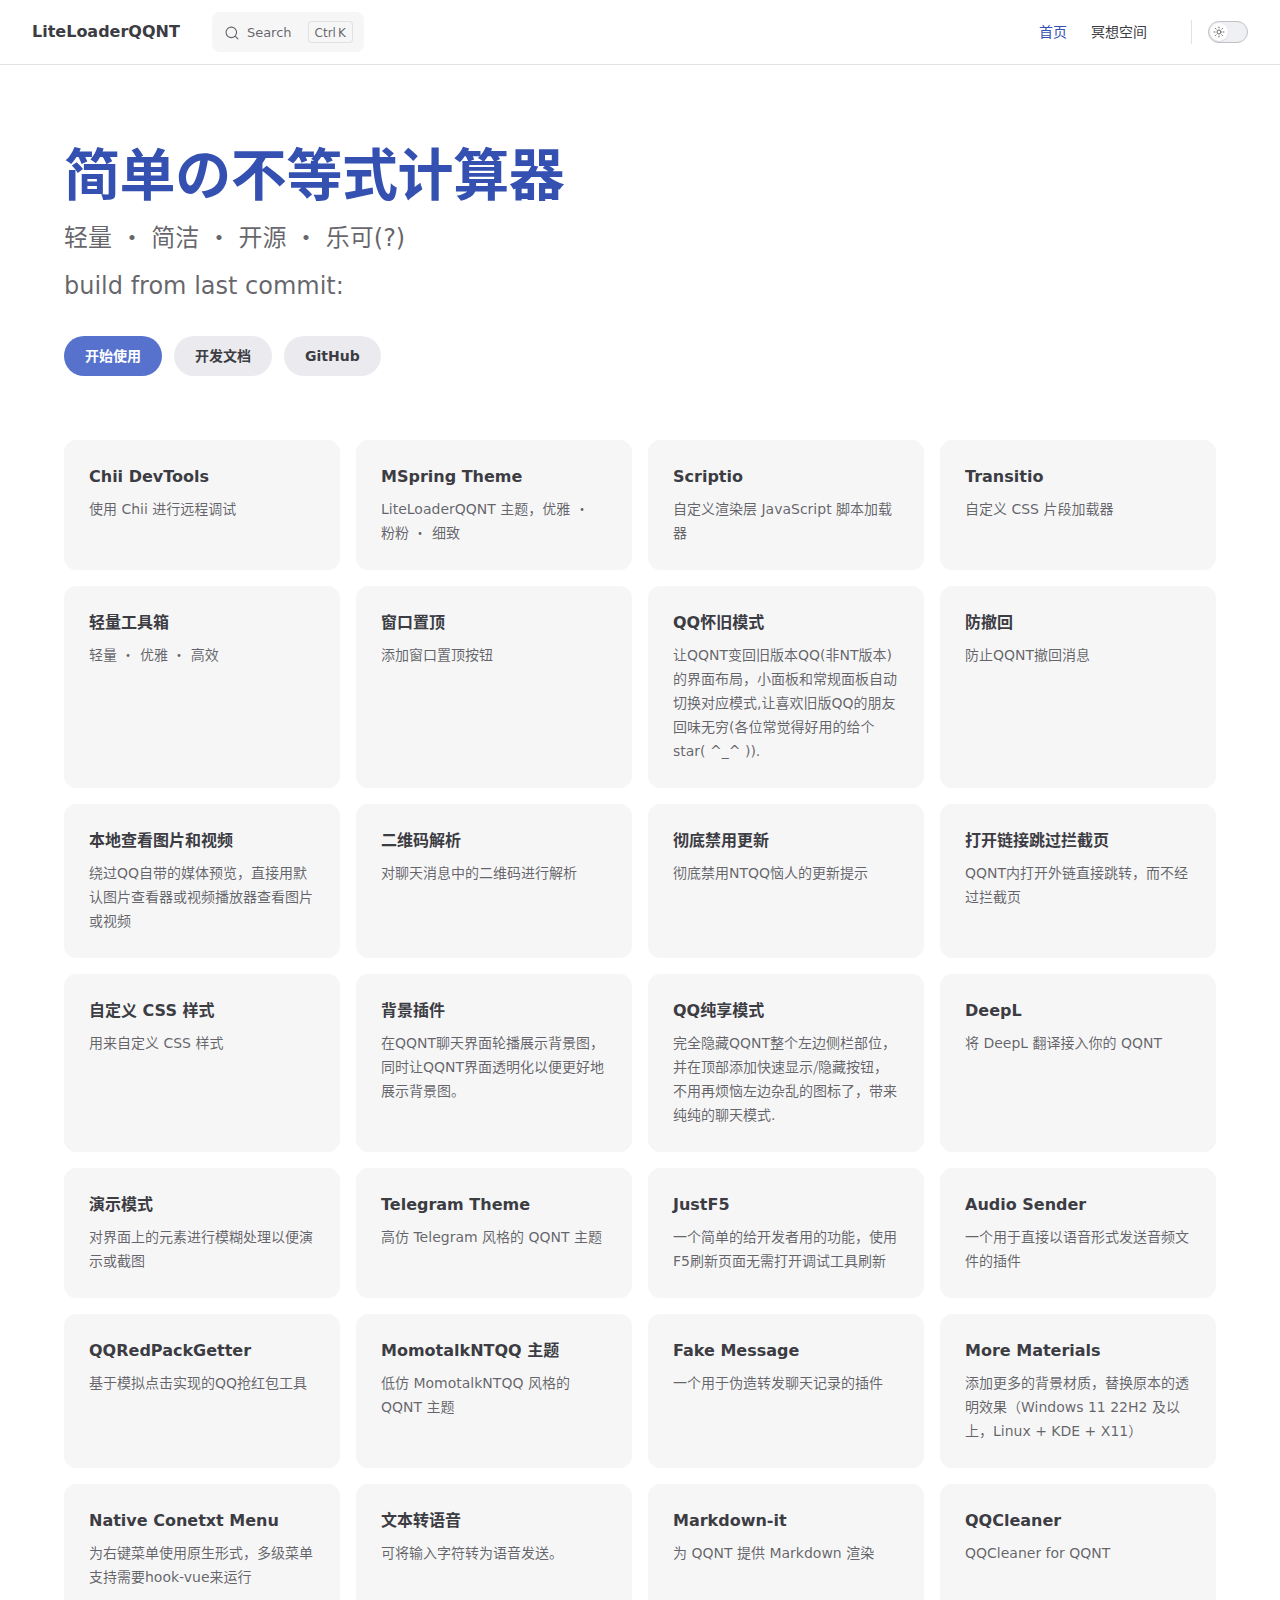
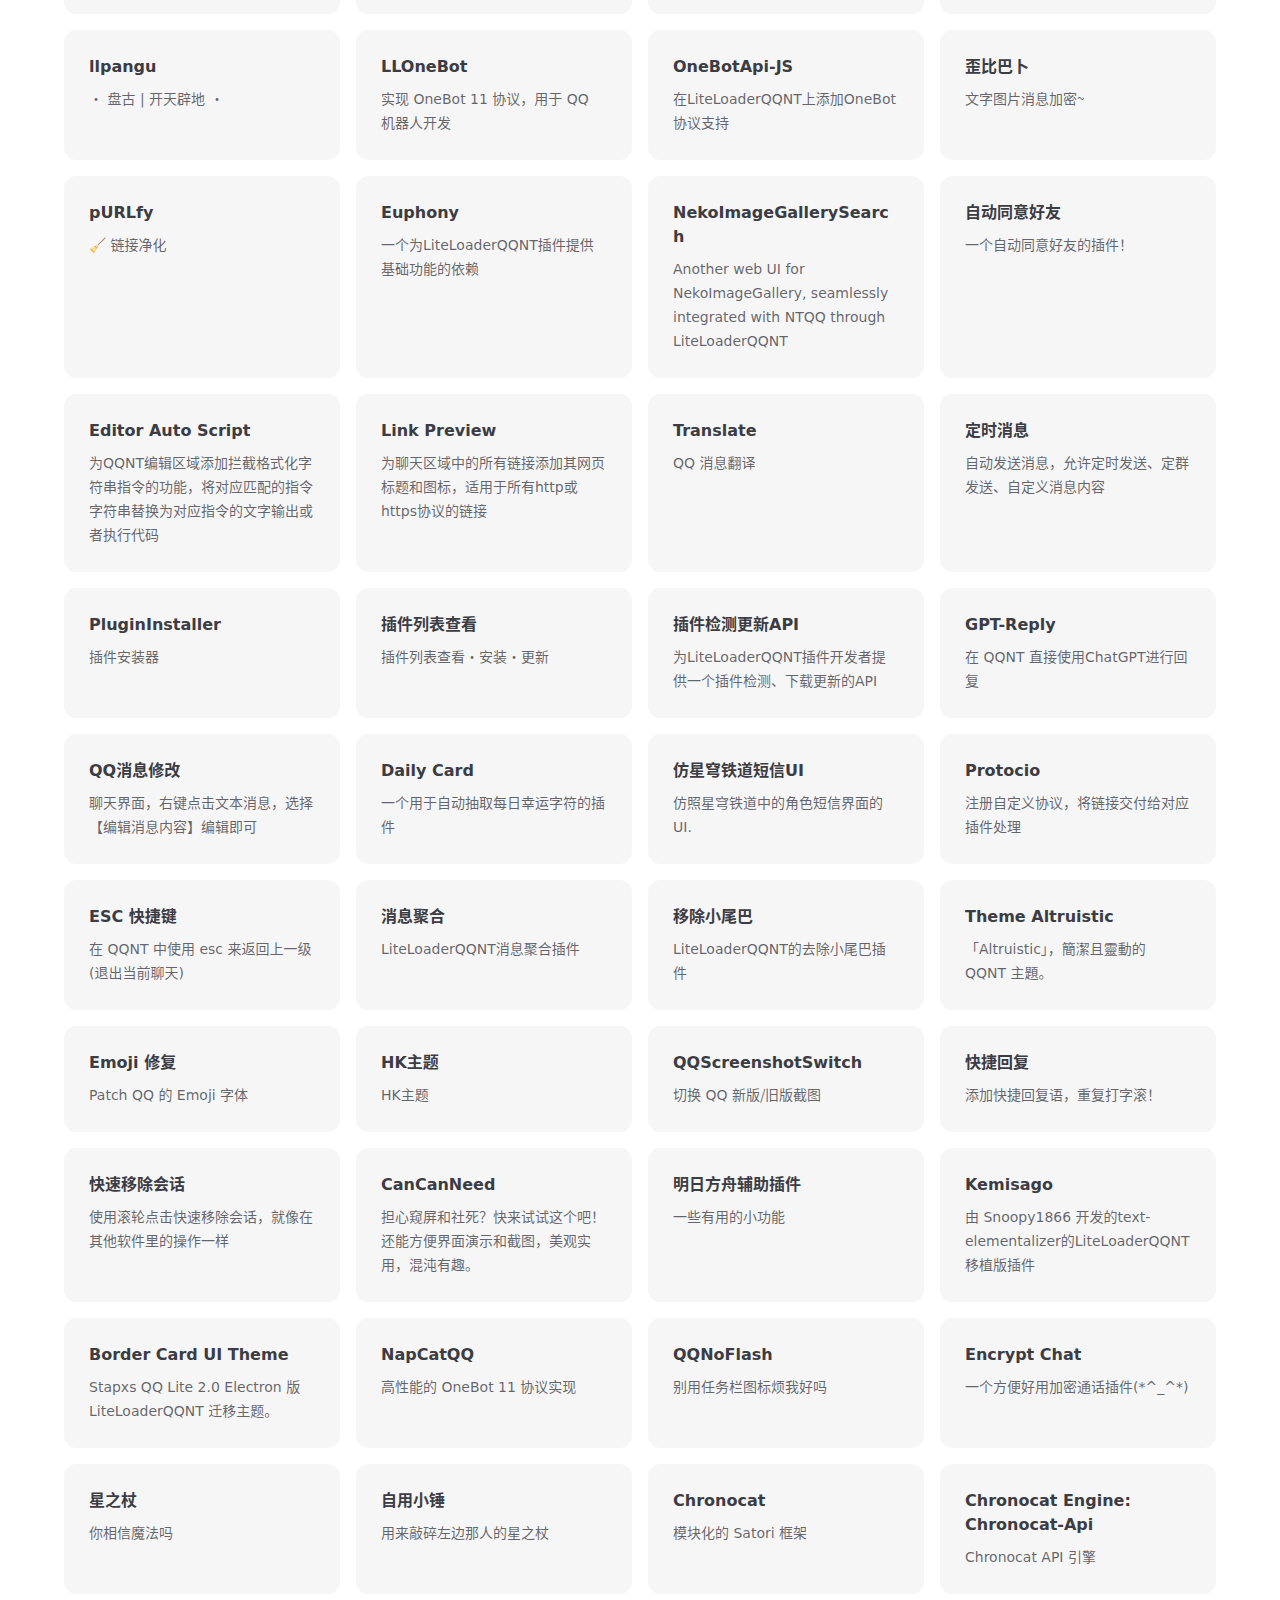
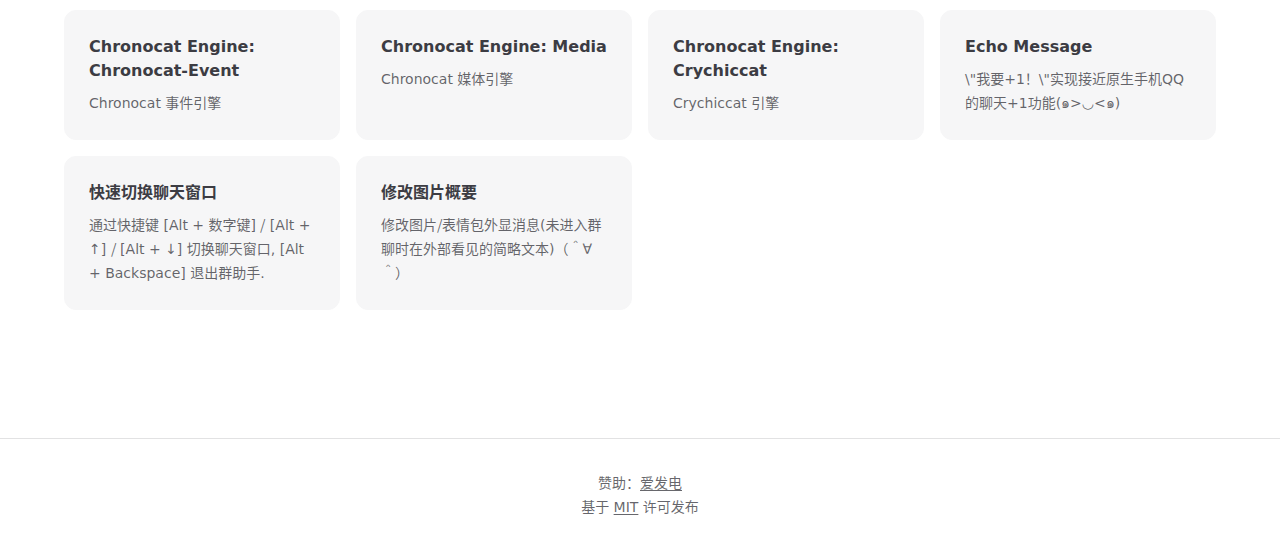
==== commit 75e0e9f4: "upd" ====
--- a/MainPage.html
+++ b/MainPage.html
@@ -6,13 +6,10 @@
     <title>简单の不等式计算器</title>
     <meta name="description" content="简易の计算器">
     <meta name="generator" content="VitePress v1.3.4">
-    <link rel="preload stylesheet" href="/assets/style.Cs6MiQ19.css" as="style">
+    <link rel="preload stylesheet" href="assets/style.Cs6MiQ19.css" as="style">
     
     <script type="module" src="/assets/app.BNb6cXwx.js"></script>
-    <link rel="preload" href="/assets/inter-roman-latin.Di8DUHzh.woff2" as="font" type="font/woff2" crossorigin="">
-    <link rel="modulepreload" href="/assets/chunks/theme.8ZwScMcq.js">
-    <link rel="modulepreload" href="/assets/chunks/framework.Dtz5kk4D.js">
-    <link rel="modulepreload" href="/assets/index.md.s8pVseN0.lean.js">
+    <link rel="preload" href="assets/inter-roman-latin.Di8DUHzh.woff2" as="font" type="font/woff2" crossorigin="">
     <script id="check-dark-mode">(()=>{const e=localStorage.getItem("vitepress-theme-appearance")||"auto",a=window.matchMedia("(prefers-color-scheme: dark)").matches;(!e||e==="auto"?a:e==="dark")&&document.documentElement.classList.add("dark")})();</script>
     <script id="check-mac-os">document.documentElement.classList.toggle("mac",/Mac|iPhone|iPod|iPad/i.test(navigator.platform));</script>
   </head>
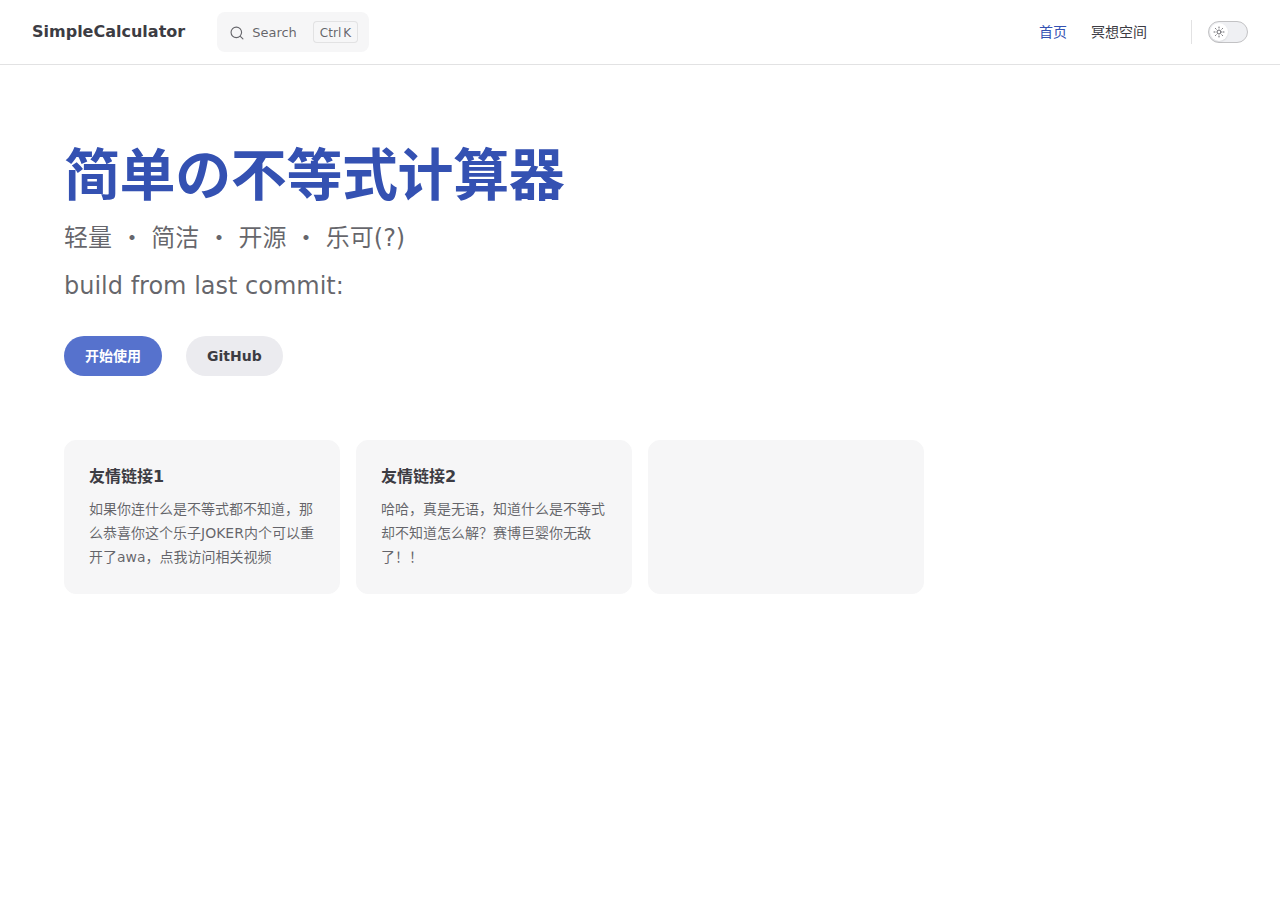
==== commit 962c183d: "add" ====
--- a/MainPage.html
+++ b/MainPage.html
@@ -14,9 +14,8 @@
     <script id="check-mac-os">document.documentElement.classList.toggle("mac",/Mac|iPhone|iPod|iPad/i.test(navigator.platform));</script>
   </head>
   <body>
-    <div id="app"><div class="Layout" data-v-5d98c3a5><!--[--><!--]--><!--[--><span tabindex="-1" data-v-0f60ec36></span><a href="#VPContent" class="VPSkipLink visually-hidden" data-v-0f60ec36> Skip to content </a><!--]--><!----><header class="VPNav" data-v-5d98c3a5 data-v-ae24b3ad><div class="VPNavBar" data-v-ae24b3ad data-v-6aa21345><div class="wrapper" data-v-6aa21345><div class="container" data-v-6aa21345><div class="title" data-v-6aa21345><div class="VPNavBarTitle" data-v-6aa21345 data-v-ab179fa1><a class="title" href="/" data-v-ab179fa1><!--[--><!--]--><!----><span data-v-ab179fa1>LiteLoaderQQNT</span><!--[--><!--]--></a></div></div><div class="content" data-v-6aa21345><div class="content-body" data-v-6aa21345><!--[--><!--]--><div class="VPNavBarSearch search" data-v-6aa21345><!--[--><!----><div id="local-search"><button type="button" class="DocSearch DocSearch-Button" aria-label="Search"><span class="DocSearch-Button-Container"><span class="vp-icon DocSearch-Search-Icon"></span><span class="DocSearch-Button-Placeholder">Search</span></span><span class="DocSearch-Button-Keys"><kbd class="DocSearch-Button-Key"></kbd><kbd class="DocSearch-Button-Key">K</kbd></span></button></div><!--]--></div><nav aria-labelledby="main-nav-aria-label" class="VPNavBarMenu menu" data-v-6aa21345 data-v-dc692963><span id="main-nav-aria-label" class="visually-hidden" data-v-dc692963> Main Navigation </span><!--[--><!--[--><a class="VPLink link VPNavBarMenuLink active" href="/" tabindex="0" data-v-dc692963 data-v-9c663999><!--[--><span data-v-9c663999>首页</span><!--]--></a><!--]--><!--[--><a class="VPLink link VPNavBarMenuLink" href="/guide/introduction.html" tabindex="0" data-v-dc692963 data-v-9c663999><!--[--><span data-v-9c663999>冥想空间</span><!--]--></a><!--]--><!--[--><a class="VPLink link VPNavBarMenuLink" href="/docs/introduction.html" tabindex="0" data-v-dc692963 data-v-9c663999><!--[--><!--]--></a><!--]--><!--]--></nav><!----><div class="VPNavBarAppearance appearance" data-v-6aa21345 data-v-6c893767><button class="VPSwitch VPSwitchAppearance" type="button" role="switch" title aria-checked="false" data-v-6c893767 data-v-5337faa4 data-v-1d5665e3><span class="check" data-v-1d5665e3><span class="icon" data-v-1d5665e3><!--[--><span class="vpi-sun sun" data-v-5337faa4></span><span class="vpi-moon moon" data-v-5337faa4></span><!--]--></span></span></button></div><!----><div class="VPFlyout VPNavBarExtra extra" data-v-6aa21345 data-v-bb2aa2f0 data-v-b6c34ac9><button type="button" class="button" aria-haspopup="true" aria-expanded="false" aria-label="extra navigation" data-v-b6c34ac9><span class="vpi-more-horizontal icon" data-v-b6c34ac9></span></button><div class="menu" data-v-b6c34ac9><div class="VPMenu" data-v-b6c34ac9 data-v-b98bc113><!----><!--[--><!--[--><!----><div class="group" data-v-bb2aa2f0><div class="item appearance" data-v-bb2aa2f0><p class="label" data-v-bb2aa2f0>Appearance</p><div class="appearance-action" data-v-bb2aa2f0><button class="VPSwitch VPSwitchAppearance" type="button" role="switch" title aria-checked="false" data-v-bb2aa2f0 data-v-5337faa4 data-v-1d5665e3><span class="check" data-v-1d5665e3><span class="icon" data-v-1d5665e3><!--[--><span class="vpi-sun sun" data-v-5337faa4></span><span class="vpi-moon moon" data-v-5337faa4></span><!--]--></span></span></button></div></div></div><!----><!--]--><!--]--></div></div></div><!--[--><!--]--><button type="button" class="VPNavBarHamburger hamburger" aria-label="mobile navigation" aria-expanded="false" aria-controls="VPNavScreen" data-v-6aa21345 data-v-e5dd9c1c><span class="container" data-v-e5dd9c1c><span class="top" data-v-e5dd9c1c></span><span class="middle" data-v-e5dd9c1c></span><span class="bottom" data-v-e5dd9c1c></span></span></button></div></div></div></div><div class="divider" data-v-6aa21345><div class="divider-line" data-v-6aa21345></div></div></div><!----></header><!----><!----><div class="VPContent is-home" id="VPContent" data-v-5d98c3a5 data-v-1428d186><div class="VPHome" data-v-1428d186 data-v-686f80a6><!--[--><!--]--><div class="VPHero VPHomeHero" data-v-686f80a6 data-v-303bb580><div class="container" data-v-303bb580><div class="main" data-v-303bb580><!--[--><!--]--><!--[--><h1 class="name" data-v-303bb580><span class="clip" data-v-303bb580>简单の不等式计算器</span></h1><p class="tagline" data-v-303bb580>轻量 · 简洁 · 开源 · 乐可(?)</p><p class="tagline" data-v-303bb580>build from last commit:</p>
-<!--]--><!--[--><!--]--><div class="actions" data-v-303bb580><!--[--><div class="action" data-v-303bb580><a class="VPButton medium brand" href="/guide/introduction.html" data-v-303bb580 data-v-cad61b99>开始使用</a></div><div class="action" data-v-303bb580><a class="VPButton medium alt" href="/docs/introduction.html" data-v-303bb580 data-v-cad61b99>开发文档</a></div><div class="action" data-v-303bb580><a class="VPButton medium alt" href="https://github.com/LiteLoaderQQNT" target="_blank" rel="noreferrer" data-v-303bb580 data-v-cad61b99>GitHub</a></div><!--]--></div><!--[--><!--]--></div><!----></div></div><!--[--><!--]--><!--[--><!--]--><div class="VPFeatures VPHomeFeatures" data-v-686f80a6 data-v-a6181336><div class="container" data-v-a6181336><div class="items" data-v-a6181336><!--[--><div class="grid-4 item" data-v-a6181336><a class="VPLink link vp-external-link-icon no-icon VPFeature" href="https://github.com/mo-jinran/chii-devtools/tree/v4" target="_blank" rel="noreferrer" data-v-a6181336 data-v-a3976bdc><!--[--><article class="box" data-v-a3976bdc><!----><h2 class="title" data-v-a3976bdc>Chii DevTools</h2><p class="details" data-v-a3976bdc>使用 Chii 进行远程调试</p><!----></article><!--]--></a></div><div class="grid-4 item" data-v-a6181336><a class="VPLink link vp-external-link-icon no-icon VPFeature" href="https://github.com/MUKAPP/LiteLoaderQQNT-MSpring-Theme/tree/v4" target="_blank" rel="noreferrer" data-v-a6181336 data-v-a3976bdc><!--[--><article class="box" data-v-a3976bdc><!----><h2 class="title" data-v-a3976bdc>MSpring Theme</h2><p class="details" data-v-a3976bdc>LiteLoaderQQNT 主题，优雅 · 粉粉 · 细致</p><!----></article><!--]--></a></div><div class="grid-4 item" data-v-a6181336><a class="VPLink link vp-external-link-icon no-icon VPFeature" href="https://github.com/PRO-2684/Scriptio/tree/main" target="_blank" rel="noreferrer" data-v-a6181336 data-v-a3976bdc><!--[--><article class="box" data-v-a3976bdc><!----><h2 class="title" data-v-a3976bdc>Scriptio</h2><p class="details" data-v-a3976bdc>自定义渲染层 JavaScript 脚本加载器</p><!----></article><!--]--></a></div><div class="grid-4 item" data-v-a6181336><a class="VPLink link vp-external-link-icon no-icon VPFeature" href="https://github.com/PRO-2684/transitio/tree/main" target="_blank" rel="noreferrer" data-v-a6181336 data-v-a3976bdc><!--[--><article class="box" data-v-a3976bdc><!----><h2 class="title" data-v-a3976bdc>Transitio</h2><p class="details" data-v-a3976bdc>自定义 CSS 片段加载器</p><!----></article><!--]--></a></div><div class="grid-4 item" data-v-a6181336><a class="VPLink link vp-external-link-icon no-icon VPFeature" href="https://github.com/xiyuesaves/lite_tools/tree/v4" target="_blank" rel="noreferrer" data-v-a6181336 data-v-a3976bdc><!--[--><article class="box" data-v-a3976bdc><!----><h2 class="title" data-v-a3976bdc>轻量工具箱</h2><p class="details" data-v-a3976bdc>轻量 · 优雅 · 高效</p><!----></article><!--]--></a></div><div class="grid-4 item" data-v-a6181336><a class="VPLink link vp-external-link-icon no-icon VPFeature" href="https://github.com/mo-jinran/window-on-top/tree/v4" target="_blank" rel="noreferrer" data-v-a6181336 data-v-a3976bdc><!--[--><article class="box" data-v-a3976bdc><!----><h2 class="title" data-v-a3976bdc>窗口置顶</h2><p class="details" data-v-a3976bdc>添加窗口置顶按钮</p><!----></article><!--]--></a></div><div class="grid-4 item" data-v-a6181336><a class="VPLink link vp-external-link-icon no-icon VPFeature" href="https://github.com/hacker-frok/LiteLoaderQQNT-Plugin-Nostalgic/tree/main" target="_blank" rel="noreferrer" data-v-a6181336 data-v-a3976bdc><!--[--><article class="box" data-v-a3976bdc><!----><h2 class="title" data-v-a3976bdc>QQ怀旧模式</h2><p class="details" data-v-a3976bdc>让QQNT变回旧版本QQ(非NT版本)的界面布局，小面板和常规面板自动切换对应模式,让喜欢旧版QQ的朋友回味无穷(各位常觉得好用的给个star( ^_^ )).</p><!----></article><!--]--></a></div><div class="grid-4 item" data-v-a6181336><a class="VPLink link vp-external-link-icon no-icon VPFeature" href="https://github.com/xh321/LiteLoaderQQNT-Anti-Recall/tree/master" target="_blank" rel="noreferrer" data-v-a6181336 data-v-a3976bdc><!--[--><article class="box" data-v-a3976bdc><!----><h2 class="title" data-v-a3976bdc>防撤回</h2><p class="details" data-v-a3976bdc>防止QQNT撤回消息</p><!----></article><!--]--></a></div><div class="grid-4 item" data-v-a6181336><a class="VPLink link vp-external-link-icon no-icon VPFeature" href="https://github.com/xh321/LiteLoaderQQNT-Media-Local-View/tree/master" target="_blank" rel="noreferrer" data-v-a6181336 data-v-a3976bdc><!--[--><article class="box" data-v-a3976bdc><!----><h2 class="title" data-v-a3976bdc>本地查看图片和视频</h2><p class="details" data-v-a3976bdc>绕过QQ自带的媒体预览，直接用默认图片查看器或视频播放器查看图片或视频</p><!----></article><!--]--></a></div><div class="grid-4 item" data-v-a6181336><a class="VPLink link vp-external-link-icon no-icon VPFeature" href="https://github.com/xh321/LiteLoaderQQNT-QR-Decode/tree/master" target="_blank" rel="noreferrer" data-v-a6181336 data-v-a3976bdc><!--[--><article class="box" data-v-a3976bdc><!----><h2 class="title" data-v-a3976bdc>二维码解析</h2><p class="details" data-v-a3976bdc>对聊天消息中的二维码进行解析</p><!----></article><!--]--></a></div><div class="grid-4 item" data-v-a6181336><a class="VPLink link vp-external-link-icon no-icon VPFeature" href="https://github.com/xh321/LiteLoaderQQNT-Kill-Update/tree/master" target="_blank" rel="noreferrer" data-v-a6181336 data-v-a3976bdc><!--[--><article class="box" data-v-a3976bdc><!----><h2 class="title" data-v-a3976bdc>彻底禁用更新</h2><p class="details" data-v-a3976bdc>彻底禁用NTQQ恼人的更新提示</p><!----></article><!--]--></a></div><div class="grid-4 item" data-v-a6181336><a class="VPLink link vp-external-link-icon no-icon VPFeature" href="https://github.com/xh321/LiteLoaderQQNT-Directly-Jump/tree/master" target="_blank" rel="noreferrer" data-v-a6181336 data-v-a3976bdc><!--[--><article class="box" data-v-a3976bdc><!----><h2 class="title" data-v-a3976bdc>打开链接跳过拦截页</h2><p class="details" data-v-a3976bdc>QQNT内打开外链直接跳转，而不经过拦截页</p><!----></article><!--]--></a></div><div class="grid-4 item" data-v-a6181336><a class="VPLink link vp-external-link-icon no-icon VPFeature" href="https://github.com/xh321/LiteLoaderQQNT-Custom-CSS/tree/master" target="_blank" rel="noreferrer" data-v-a6181336 data-v-a3976bdc><!--[--><article class="box" data-v-a3976bdc><!----><h2 class="title" data-v-a3976bdc>自定义 CSS 样式</h2><p class="details" data-v-a3976bdc>用来自定义 CSS 样式</p><!----></article><!--]--></a></div><div class="grid-4 item" data-v-a6181336><a class="VPLink link vp-external-link-icon no-icon VPFeature" href="https://github.com/xh321/LiteLoaderQQNT-Background-Plugin/tree/master" target="_blank" rel="noreferrer" data-v-a6181336 data-v-a3976bdc><!--[--><article class="box" data-v-a3976bdc><!----><h2 class="title" data-v-a3976bdc>背景插件</h2><p class="details" data-v-a3976bdc>在QQNT聊天界面轮播展示背景图，同时让QQNT界面透明化以便更好地展示背景图。</p><!----></article><!--]--></a></div><div class="grid-4 item" data-v-a6181336><a class="VPLink link vp-external-link-icon no-icon VPFeature" href="https://github.com/hacker-frok/LiteLoaderQQNT-Plugin-Brevity-btn/tree/main" target="_blank" rel="noreferrer" data-v-a6181336 data-v-a3976bdc><!--[--><article class="box" data-v-a3976bdc><!----><h2 class="title" data-v-a3976bdc>QQ纯享模式</h2><p class="details" data-v-a3976bdc>完全隐藏QQNT整个左边侧栏部位，并在顶部添加快速显示/隐藏按钮，不用再烦恼左边杂乱的图标了，带来纯纯的聊天模式.</p><!----></article><!--]--></a></div><div class="grid-4 item" data-v-a6181336><a class="VPLink link vp-external-link-icon no-icon VPFeature" href="https://github.com/MUKAPP/LiteLoaderQQNT-DeepL/tree/main" target="_blank" rel="noreferrer" data-v-a6181336 data-v-a3976bdc><!--[--><article class="box" data-v-a3976bdc><!----><h2 class="title" data-v-a3976bdc>DeepL</h2><p class="details" data-v-a3976bdc>将 DeepL 翻译接入你的 QQNT</p><!----></article><!--]--></a></div><div class="grid-4 item" data-v-a6181336><a class="VPLink link vp-external-link-icon no-icon VPFeature" href="https://github.com/qianxuu/LiteLoaderQQNT-Plugin-Demo-mode/tree/main" target="_blank" rel="noreferrer" data-v-a6181336 data-v-a3976bdc><!--[--><article class="box" data-v-a3976bdc><!----><h2 class="title" data-v-a3976bdc>演示模式</h2><p class="details" data-v-a3976bdc>对界面上的元素进行模糊处理以便演示或截图</p><!----></article><!--]--></a></div><div class="grid-4 item" data-v-a6181336><a class="VPLink link vp-external-link-icon no-icon VPFeature" href="https://github.com/festoney8/LiteLoaderQQNT-Telegram-Theme/tree/v4" target="_blank" rel="noreferrer" data-v-a6181336 data-v-a3976bdc><!--[--><article class="box" data-v-a3976bdc><!----><h2 class="title" data-v-a3976bdc>Telegram Theme</h2><p class="details" data-v-a3976bdc>高仿 Telegram 风格的 QQNT 主题</p><!----></article><!--]--></a></div><div class="grid-4 item" data-v-a6181336><a class="VPLink link vp-external-link-icon no-icon VPFeature" href="https://github.com/xinyihl/LiteLoaderQQNT-JustF5/tree/main" target="_blank" rel="noreferrer" data-v-a6181336 data-v-a3976bdc><!--[--><article class="box" data-v-a3976bdc><!----><h2 class="title" data-v-a3976bdc>JustF5</h2><p class="details" data-v-a3976bdc>一个简单的给开发者用的功能，使用F5刷新页面无需打开调试工具刷新</p><!----></article><!--]--></a></div><div class="grid-4 item" data-v-a6181336><a class="VPLink link vp-external-link-icon no-icon VPFeature" href="https://github.com/xtaw/LiteLoaderQQNT-Audio-Sender/tree/master" target="_blank" rel="noreferrer" data-v-a6181336 data-v-a3976bdc><!--[--><article class="box" data-v-a3976bdc><!----><h2 class="title" data-v-a3976bdc>Audio Sender</h2><p class="details" data-v-a3976bdc>一个用于直接以语音形式发送音频文件的插件</p><!----></article><!--]--></a></div><div class="grid-4 item" data-v-a6181336><a class="VPLink link vp-external-link-icon no-icon VPFeature" href="https://github.com/kagg886/QQRedPackGetter/tree/master" target="_blank" rel="noreferrer" data-v-a6181336 data-v-a3976bdc><!--[--><article class="box" data-v-a3976bdc><!----><h2 class="title" data-v-a3976bdc>QQRedPackGetter</h2><p class="details" data-v-a3976bdc>基于模拟点击实现的QQ抢红包工具</p><!----></article><!--]--></a></div><div class="grid-4 item" data-v-a6181336><a class="VPLink link vp-external-link-icon no-icon VPFeature" href="https://github.com/MiyakoLol/MomoTalkNTQQ-Theme/tree/v4" target="_blank" rel="noreferrer" data-v-a6181336 data-v-a3976bdc><!--[--><article class="box" data-v-a3976bdc><!----><h2 class="title" data-v-a3976bdc>MomotalkNTQQ 主题</h2><p class="details" data-v-a3976bdc>低仿 MomotalkNTQQ 风格的 QQNT 主题</p><!----></article><!--]--></a></div><div class="grid-4 item" data-v-a6181336><a class="VPLink link vp-external-link-icon no-icon VPFeature" href="https://github.com/xtaw/LiteLoaderQQNT-Fake-Message/tree/master" target="_blank" rel="noreferrer" data-v-a6181336 data-v-a3976bdc><!--[--><article class="box" data-v-a3976bdc><!----><h2 class="title" data-v-a3976bdc>Fake Message</h2><p class="details" data-v-a3976bdc>一个用于伪造转发聊天记录的插件</p><!----></article><!--]--></a></div><div class="grid-4 item" data-v-a6181336><a class="VPLink link vp-external-link-icon no-icon VPFeature" href="https://github.com/mo-jinran/more-materials/tree/main" target="_blank" rel="noreferrer" data-v-a6181336 data-v-a3976bdc><!--[--><article class="box" data-v-a3976bdc><!----><h2 class="title" data-v-a3976bdc>More Materials</h2><p class="details" data-v-a3976bdc>添加更多的背景材质，替换原本的透明效果（Windows 11 22H2 及以上，Linux + KDE + X11）</p><!----></article><!--]--></a></div><div class="grid-4 item" data-v-a6181336><a class="VPLink link vp-external-link-icon no-icon VPFeature" href="https://github.com/ghostflyby/LiteLoaderQQNT-Native-Menu/tree/main" target="_blank" rel="noreferrer" data-v-a6181336 data-v-a3976bdc><!--[--><article class="box" data-v-a3976bdc><!----><h2 class="title" data-v-a3976bdc>Native Conetxt Menu</h2><p class="details" data-v-a3976bdc>为右键菜单使用原生形式，多级菜单支持需要hook-vue来运行</p><!----></article><!--]--></a></div><div class="grid-4 item" data-v-a6181336><a class="VPLink link vp-external-link-icon no-icon VPFeature" href="https://github.com/lclichen/LiteLoaderQQNT-TTS/tree/main" target="_blank" rel="noreferrer" data-v-a6181336 data-v-a3976bdc><!--[--><article class="box" data-v-a3976bdc><!----><h2 class="title" data-v-a3976bdc>文本转语音</h2><p class="details" data-v-a3976bdc>可将输入字符转为语音发送。</p><!----></article><!--]--></a></div><div class="grid-4 item" data-v-a6181336><a class="VPLink link vp-external-link-icon no-icon VPFeature" href="https://github.com/d0j1a1701/LiteLoaderQQNT-Markdown/tree/v4" target="_blank" rel="noreferrer" data-v-a6181336 data-v-a3976bdc><!--[--><article class="box" data-v-a3976bdc><!----><h2 class="title" data-v-a3976bdc>Markdown-it</h2><p class="details" data-v-a3976bdc>为 QQNT 提供 Markdown 渲染</p><!----></article><!--]--></a></div><div class="grid-4 item" data-v-a6181336><a class="VPLink link vp-external-link-icon no-icon VPFeature" href="https://github.com/MisaLiu/LiteLoaderQQNT-QQCleaner/tree/master" target="_blank" rel="noreferrer" data-v-a6181336 data-v-a3976bdc><!--[--><article class="box" data-v-a3976bdc><!----><h2 class="title" data-v-a3976bdc>QQCleaner</h2><p class="details" data-v-a3976bdc>QQCleaner for QQNT</p><!----></article><!--]--></a></div><div class="grid-4 item" data-v-a6181336><a class="VPLink link vp-external-link-icon no-icon VPFeature" href="https://github.com/MisaLiu/LiteLoaderQQNT-Pangu/tree/master" target="_blank" rel="noreferrer" data-v-a6181336 data-v-a3976bdc><!--[--><article class="box" data-v-a3976bdc><!----><h2 class="title" data-v-a3976bdc>llpangu</h2><p class="details" data-v-a3976bdc>· 盘古 | 开天辟地 ·</p><!----></article><!--]--></a></div><div class="grid-4 item" data-v-a6181336><a class="VPLink link vp-external-link-icon no-icon VPFeature" href="https://github.com/LLOneBot/LLOneBot/tree/main" target="_blank" rel="noreferrer" data-v-a6181336 data-v-a3976bdc><!--[--><article class="box" data-v-a3976bdc><!----><h2 class="title" data-v-a3976bdc>LLOneBot</h2><p class="details" data-v-a3976bdc>实现 OneBot 11 协议，用于 QQ 机器人开发</p><!----></article><!--]--></a></div><div class="grid-4 item" data-v-a6181336><a class="VPLink link vp-external-link-icon no-icon VPFeature" href="https://github.com/2891954521/LiteLoaderQQNT-OneBotApi-JS/tree/main" target="_blank" rel="noreferrer" data-v-a6181336 data-v-a3976bdc><!--[--><article class="box" data-v-a3976bdc><!----><h2 class="title" data-v-a3976bdc>OneBotApi-JS</h2><p class="details" data-v-a3976bdc>在LiteLoaderQQNT上添加OneBot协议支持</p><!----></article><!--]--></a></div><div class="grid-4 item" data-v-a6181336><a class="VPLink link vp-external-link-icon no-icon VPFeature" href="https://github.com/yuyumoko/LiteLoaderQQNT-Plugin-Eencode/tree/main" target="_blank" rel="noreferrer" data-v-a6181336 data-v-a3976bdc><!--[--><article class="box" data-v-a3976bdc><!----><h2 class="title" data-v-a3976bdc>歪比巴卜</h2><p class="details" data-v-a3976bdc>文字图片消息加密~</p><!----></article><!--]--></a></div><div class="grid-4 item" data-v-a6181336><a class="VPLink link vp-external-link-icon no-icon VPFeature" href="https://github.com/PRO-2684/LiteLoaderQQNT-pURLfy/tree/main" target="_blank" rel="noreferrer" data-v-a6181336 data-v-a3976bdc><!--[--><article class="box" data-v-a3976bdc><!----><h2 class="title" data-v-a3976bdc>pURLfy</h2><p class="details" data-v-a3976bdc>🧹 链接净化</p><!----></article><!--]--></a></div><div class="grid-4 item" data-v-a6181336><a class="VPLink link vp-external-link-icon no-icon VPFeature" href="https://github.com/xtaw/LiteLoaderQQNT-Euphony/tree/master" target="_blank" rel="noreferrer" data-v-a6181336 data-v-a3976bdc><!--[--><article class="box" data-v-a3976bdc><!----><h2 class="title" data-v-a3976bdc>Euphony</h2><p class="details" data-v-a3976bdc>一个为LiteLoaderQQNT插件提供基础功能的依赖</p><!----></article><!--]--></a></div><div class="grid-4 item" data-v-a6181336><a class="VPLink link vp-external-link-icon no-icon VPFeature" href="https://github.com/pk5ls20/LiteLoaderQQNT-NekoImageGallerySearch/tree/main" target="_blank" rel="noreferrer" data-v-a6181336 data-v-a3976bdc><!--[--><article class="box" data-v-a3976bdc><!----><h2 class="title" data-v-a3976bdc>NekoImageGallerySearch</h2><p class="details" data-v-a3976bdc>Another web UI for NekoImageGallery, seamlessly integrated with NTQQ through LiteLoaderQQNT</p><!----></article><!--]--></a></div><div class="grid-4 item" data-v-a6181336><a class="VPLink link vp-external-link-icon no-icon VPFeature" href="https://github.com/hunyan1/LiteLoaderQQNT-Consent/tree/master" target="_blank" rel="noreferrer" data-v-a6181336 data-v-a3976bdc><!--[--><article class="box" data-v-a3976bdc><!----><h2 class="title" data-v-a3976bdc>自动同意好友</h2><p class="details" data-v-a3976bdc>一个自动同意好友的插件！</p><!----></article><!--]--></a></div><div class="grid-4 item" data-v-a6181336><a class="VPLink link vp-external-link-icon no-icon VPFeature" href="https://github.com/Eticeweng/LiteLoaderQQNT-Editor-Auto-Script/tree/main" target="_blank" rel="noreferrer" data-v-a6181336 data-v-a3976bdc><!--[--><article class="box" data-v-a3976bdc><!----><h2 class="title" data-v-a3976bdc>Editor Auto Script</h2><p class="details" data-v-a3976bdc>为QQNT编辑区域添加拦截格式化字符串指令的功能，将对应匹配的指令字符串替换为对应指令的文字输出或者执行代码</p><!----></article><!--]--></a></div><div class="grid-4 item" data-v-a6181336><a class="VPLink link vp-external-link-icon no-icon VPFeature" href="https://github.com/Eticeweng/LiteLoaderQQNT-Link-Preview/tree/master" target="_blank" rel="noreferrer" data-v-a6181336 data-v-a3976bdc><!--[--><article class="box" data-v-a3976bdc><!----><h2 class="title" data-v-a3976bdc>Link Preview</h2><p class="details" data-v-a3976bdc>为聊天区域中的所有链接添加其网页标题和图标，适用于所有http或https协议的链接</p><!----></article><!--]--></a></div><div class="grid-4 item" data-v-a6181336><a class="VPLink link vp-external-link-icon no-icon VPFeature" href="https://github.com/Server-WX/LiteLoaderQQNT-Translate/tree/master" target="_blank" rel="noreferrer" data-v-a6181336 data-v-a3976bdc><!--[--><article class="box" data-v-a3976bdc><!----><h2 class="title" data-v-a3976bdc>Translate</h2><p class="details" data-v-a3976bdc>QQ 消息翻译</p><!----></article><!--]--></a></div><div class="grid-4 item" data-v-a6181336><a class="VPLink link vp-external-link-icon no-icon VPFeature" href="https://github.com/adproqwq/LiteLoaderQQNT-AutoSendMessages/tree/main" target="_blank" rel="noreferrer" data-v-a6181336 data-v-a3976bdc><!--[--><article class="box" data-v-a3976bdc><!----><h2 class="title" data-v-a3976bdc>定时消息</h2><p class="details" data-v-a3976bdc>自动发送消息，允许定时发送、定群发送、自定义消息内容</p><!----></article><!--]--></a></div><div class="grid-4 item" data-v-a6181336><a class="VPLink link vp-external-link-icon no-icon VPFeature" href="https://github.com/xinyihl/LiteLoaderQQNT-PluginInstaller/tree/main" target="_blank" rel="noreferrer" data-v-a6181336 data-v-a3976bdc><!--[--><article class="box" data-v-a3976bdc><!----><h2 class="title" data-v-a3976bdc>PluginInstaller</h2><p class="details" data-v-a3976bdc>插件安装器</p><!----></article><!--]--></a></div><div class="grid-4 item" data-v-a6181336><a class="VPLink link vp-external-link-icon no-icon VPFeature" href="https://github.com/ltxhhz/LL-plugin-list-viewer/tree/main" target="_blank" rel="noreferrer" data-v-a6181336 data-v-a3976bdc><!--[--><article class="box" data-v-a3976bdc><!----><h2 class="title" data-v-a3976bdc>插件列表查看</h2><p class="details" data-v-a3976bdc>插件列表查看·安装·更新</p><!----></article><!--]--></a></div><div class="grid-4 item" data-v-a6181336><a class="VPLink link vp-external-link-icon no-icon VPFeature" href="https://github.com/adproqwq/LiteLoaderQQNT-CheckUpdateModule/tree/main" target="_blank" rel="noreferrer" data-v-a6181336 data-v-a3976bdc><!--[--><article class="box" data-v-a3976bdc><!----><h2 class="title" data-v-a3976bdc>插件检测更新API</h2><p class="details" data-v-a3976bdc>为LiteLoaderQQNT插件开发者提供一个插件检测、下载更新的API</p><!----></article><!--]--></a></div><div class="grid-4 item" data-v-a6181336><a class="VPLink link vp-external-link-icon no-icon VPFeature" href="https://github.com/wangyz1999/LiteLoaderQQNT-GPT-Reply/tree/main" target="_blank" rel="noreferrer" data-v-a6181336 data-v-a3976bdc><!--[--><article class="box" data-v-a3976bdc><!----><h2 class="title" data-v-a3976bdc>GPT-Reply</h2><p class="details" data-v-a3976bdc>在 QQNT 直接使用ChatGPT进行回复</p><!----></article><!--]--></a></div><div class="grid-4 item" data-v-a6181336><a class="VPLink link vp-external-link-icon no-icon VPFeature" href="https://github.com/lianquke/LiteLoaderQQNT-MessageEdit/tree/main" target="_blank" rel="noreferrer" data-v-a6181336 data-v-a3976bdc><!--[--><article class="box" data-v-a3976bdc><!----><h2 class="title" data-v-a3976bdc>QQ消息修改</h2><p class="details" data-v-a3976bdc>聊天界面，右键点击文本消息，选择【编辑消息内容】编辑即可</p><!----></article><!--]--></a></div><div class="grid-4 item" data-v-a6181336><a class="VPLink link vp-external-link-icon no-icon VPFeature" href="https://github.com/xtaw/LiteLoaderQQNT-Daily-Card/tree/master" target="_blank" rel="noreferrer" data-v-a6181336 data-v-a3976bdc><!--[--><article class="box" data-v-a3976bdc><!----><h2 class="title" data-v-a3976bdc>Daily Card</h2><p class="details" data-v-a3976bdc>一个用于自动抽取每日幸运字符的插件</p><!----></article><!--]--></a></div><div class="grid-4 item" data-v-a6181336><a class="VPLink link vp-external-link-icon no-icon VPFeature" href="https://github.com/SyrieYume/starrail_ui/tree/main" target="_blank" rel="noreferrer" data-v-a6181336 data-v-a3976bdc><!--[--><article class="box" data-v-a3976bdc><!----><h2 class="title" data-v-a3976bdc>仿星穹铁道短信UI</h2><p class="details" data-v-a3976bdc>仿照星穹铁道中的角色短信界面的UI.</p><!----></article><!--]--></a></div><div class="grid-4 item" data-v-a6181336><a class="VPLink link vp-external-link-icon no-icon VPFeature" href="https://github.com/PRO-2684/protocio/tree/main" target="_blank" rel="noreferrer" data-v-a6181336 data-v-a3976bdc><!--[--><article class="box" data-v-a3976bdc><!----><h2 class="title" data-v-a3976bdc>Protocio</h2><p class="details" data-v-a3976bdc>注册自定义协议，将链接交付给对应插件处理</p><!----></article><!--]--></a></div><div class="grid-4 item" data-v-a6181336><a class="VPLink link vp-external-link-icon no-icon VPFeature" href="https://github.com/zilewang7/LiteLoaderQQNT-Esc-Shortcut-Key/tree/master" target="_blank" rel="noreferrer" data-v-a6181336 data-v-a3976bdc><!--[--><article class="box" data-v-a3976bdc><!----><h2 class="title" data-v-a3976bdc>ESC 快捷键</h2><p class="details" data-v-a3976bdc>在 QQNT 中使用 esc 来返回上一级 (退出当前聊天)</p><!----></article><!--]--></a></div><div class="grid-4 item" data-v-a6181336><a class="VPLink link vp-external-link-icon no-icon VPFeature" href="https://github.com/XiaWuSharve/LiteLoaderQQNT-MergeMessage/tree/main" target="_blank" rel="noreferrer" data-v-a6181336 data-v-a3976bdc><!--[--><article class="box" data-v-a3976bdc><!----><h2 class="title" data-v-a3976bdc>消息聚合</h2><p class="details" data-v-a3976bdc>LiteLoaderQQNT消息聚合插件</p><!----></article><!--]--></a></div><div class="grid-4 item" data-v-a6181336><a class="VPLink link vp-external-link-icon no-icon VPFeature" href="https://github.com/brx86/LiteLoaderQQNT-Remove-Suffix/tree/main" target="_blank" rel="noreferrer" data-v-a6181336 data-v-a3976bdc><!--[--><article class="box" data-v-a3976bdc><!----><h2 class="title" data-v-a3976bdc>移除小尾巴</h2><p class="details" data-v-a3976bdc>LiteLoaderQQNT的去除小尾巴插件</p><!----></article><!--]--></a></div><div class="grid-4 item" data-v-a6181336><a class="VPLink link vp-external-link-icon no-icon VPFeature" href="https://github.com/kobe-koto/LiteLoaderQQNT-Theme-Altruistic/tree/main" target="_blank" rel="noreferrer" data-v-a6181336 data-v-a3976bdc><!--[--><article class="box" data-v-a3976bdc><!----><h2 class="title" data-v-a3976bdc>Theme Altruistic</h2><p class="details" data-v-a3976bdc>「Altruistic」，簡潔且靈動的 QQNT 主題。</p><!----></article><!--]--></a></div><div class="grid-4 item" data-v-a6181336><a class="VPLink link vp-external-link-icon no-icon VPFeature" href="https://github.com/MingxuanGame/LiteLoaderQQNT-emojifix/tree/main" target="_blank" rel="noreferrer" data-v-a6181336 data-v-a3976bdc><!--[--><article class="box" data-v-a3976bdc><!----><h2 class="title" data-v-a3976bdc>Emoji 修复</h2><p class="details" data-v-a3976bdc>Patch QQ 的 Emoji 字体</p><!----></article><!--]--></a></div><div class="grid-4 item" data-v-a6181336><a class="VPLink link vp-external-link-icon no-icon VPFeature" href="https://github.com/huankong233/LiteLoaderQQNT-HK-Theme/tree/main" target="_blank" rel="noreferrer" data-v-a6181336 data-v-a3976bdc><!--[--><article class="box" data-v-a3976bdc><!----><h2 class="title" data-v-a3976bdc>HK主题</h2><p class="details" data-v-a3976bdc>HK主题</p><!----></article><!--]--></a></div><div class="grid-4 item" data-v-a6181336><a class="VPLink link vp-external-link-icon no-icon VPFeature" href="https://github.com/bakyrd/QQScreenshotSwitch/tree/master" target="_blank" rel="noreferrer" data-v-a6181336 data-v-a3976bdc><!--[--><article class="box" data-v-a3976bdc><!----><h2 class="title" data-v-a3976bdc>QQScreenshotSwitch</h2><p class="details" data-v-a3976bdc>切换 QQ 新版/旧版截图</p><!----></article><!--]--></a></div><div class="grid-4 item" data-v-a6181336><a class="VPLink link vp-external-link-icon no-icon VPFeature" href="https://github.com/adproqwq/LiteLoaderQQNT-QuickReply/tree/main" target="_blank" rel="noreferrer" data-v-a6181336 data-v-a3976bdc><!--[--><article class="box" data-v-a3976bdc><!----><h2 class="title" data-v-a3976bdc>快捷回复</h2><p class="details" data-v-a3976bdc>添加快捷回复语，重复打字滚！</p><!----></article><!--]--></a></div><div class="grid-4 item" data-v-a6181336><a class="VPLink link vp-external-link-icon no-icon VPFeature" href="https://github.com/jiang-taibai/LiteLoaderQQNT-Quickly-Remove-Conversations/tree/main" target="_blank" rel="noreferrer" data-v-a6181336 data-v-a3976bdc><!--[--><article class="box" data-v-a3976bdc><!----><h2 class="title" data-v-a3976bdc>快速移除会话</h2><p class="details" data-v-a3976bdc>使用滚轮点击快速移除会话，就像在其他软件里的操作一样</p><!----></article><!--]--></a></div><div class="grid-4 item" data-v-a6181336><a class="VPLink link vp-external-link-icon no-icon VPFeature" href="https://github.com/MapleRecall/LiteLoaderQQNT-CCND/tree/main" target="_blank" rel="noreferrer" data-v-a6181336 data-v-a3976bdc><!--[--><article class="box" data-v-a3976bdc><!----><h2 class="title" data-v-a3976bdc>CanCanNeed</h2><p class="details" data-v-a3976bdc>担心窥屏和社死？快来试试这个吧！还能方便界面演示和截图，美观实用，混沌有趣。</p><!----></article><!--]--></a></div><div class="grid-4 item" data-v-a6181336><a class="VPLink link vp-external-link-icon no-icon VPFeature" href="https://github.com/Ark-Aak/Arknights_Plugin/tree/main" target="_blank" rel="noreferrer" data-v-a6181336 data-v-a3976bdc><!--[--><article class="box" data-v-a3976bdc><!----><h2 class="title" data-v-a3976bdc>明日方舟辅助插件</h2><p class="details" data-v-a3976bdc>一些有用的小功能</p><!----></article><!--]--></a></div><div class="grid-4 item" data-v-a6181336><a class="VPLink link vp-external-link-icon no-icon VPFeature" href="https://github.com/adproqwq/LiteLoaderQQNT-Kemisago/tree/main" target="_blank" rel="noreferrer" data-v-a6181336 data-v-a3976bdc><!--[--><article class="box" data-v-a3976bdc><!----><h2 class="title" data-v-a3976bdc>Kemisago</h2><p class="details" data-v-a3976bdc>由 Snoopy1866 开发的text-elementalizer的LiteLoaderQQNT移植版插件</p><!----></article><!--]--></a></div><div class="grid-4 item" data-v-a6181336><a class="VPLink link vp-external-link-icon no-icon VPFeature" href="https://github.com/Stapxs/Stapxs-QQ-Lite-Theme/tree/main" target="_blank" rel="noreferrer" data-v-a6181336 data-v-a3976bdc><!--[--><article class="box" data-v-a3976bdc><!----><h2 class="title" data-v-a3976bdc>Border Card UI Theme</h2><p class="details" data-v-a3976bdc>Stapxs QQ Lite 2.0 Electron 版 LiteLoaderQQNT 迁移主题。</p><!----></article><!--]--></a></div><div class="grid-4 item" data-v-a6181336><a class="VPLink link vp-external-link-icon no-icon VPFeature" href="https://github.com/NapNeko/NapCatQQ/tree/main" target="_blank" rel="noreferrer" data-v-a6181336 data-v-a3976bdc><!--[--><article class="box" data-v-a3976bdc><!----><h2 class="title" data-v-a3976bdc>NapCatQQ</h2><p class="details" data-v-a3976bdc>高性能的 OneBot 11 协议实现</p><!----></article><!--]--></a></div><div class="grid-4 item" data-v-a6181336><a class="VPLink link vp-external-link-icon no-icon VPFeature" href="https://github.com/bakyrd/QQNoFlash/tree/master" target="_blank" rel="noreferrer" data-v-a6181336 data-v-a3976bdc><!--[--><article class="box" data-v-a3976bdc><!----><h2 class="title" data-v-a3976bdc>QQNoFlash</h2><p class="details" data-v-a3976bdc>别用任务栏图标烦我好吗</p><!----></article><!--]--></a></div><div class="grid-4 item" data-v-a6181336><a class="VPLink link vp-external-link-icon no-icon VPFeature" href="https://github.com/WJZ-P/LiteLoaderQQNT-Encrypt-Chat/tree/main" target="_blank" rel="noreferrer" data-v-a6181336 data-v-a3976bdc><!--[--><article class="box" data-v-a3976bdc><!----><h2 class="title" data-v-a3976bdc>Encrypt Chat</h2><p class="details" data-v-a3976bdc>一个方便好用加密通话插件(*^_^*)</p><!----></article><!--]--></a></div><div class="grid-4 item" data-v-a6181336><a class="VPLink link vp-external-link-icon no-icon VPFeature" href="https://github.com/nyaruhodoo/LiteLoader-StarWand/tree/master" target="_blank" rel="noreferrer" data-v-a6181336 data-v-a3976bdc><!--[--><article class="box" data-v-a3976bdc><!----><h2 class="title" data-v-a3976bdc>星之杖</h2><p class="details" data-v-a3976bdc>你相信魔法吗</p><!----></article><!--]--></a></div><div class="grid-4 item" data-v-a6181336><a class="VPLink link vp-external-link-icon no-icon VPFeature" href="https://github.com/bakyrd/LiteLoader-LittleHammer/tree/master" target="_blank" rel="noreferrer" data-v-a6181336 data-v-a3976bdc><!--[--><article class="box" data-v-a3976bdc><!----><h2 class="title" data-v-a3976bdc>自用小锤</h2><p class="details" data-v-a3976bdc>用来敲碎左边那人的星之杖</p><!----></article><!--]--></a></div><div class="grid-4 item" data-v-a6181336><a class="VPLink link vp-external-link-icon no-icon VPFeature" href="https://github.com/chrononeko/LiteLoaderQQNT-Plugin-Chronocat/tree/master" target="_blank" rel="noreferrer" data-v-a6181336 data-v-a3976bdc><!--[--><article class="box" data-v-a3976bdc><!----><h2 class="title" data-v-a3976bdc>Chronocat</h2><p class="details" data-v-a3976bdc>模块化的 Satori 框架</p><!----></article><!--]--></a></div><div class="grid-4 item" data-v-a6181336><a class="VPLink link vp-external-link-icon no-icon VPFeature" href="https://github.com/chrononeko/LiteLoaderQQNT-Plugin-Chronocat-Engine-Chronocat-Api/tree/master" target="_blank" rel="noreferrer" data-v-a6181336 data-v-a3976bdc><!--[--><article class="box" data-v-a3976bdc><!----><h2 class="title" data-v-a3976bdc>Chronocat Engine: Chronocat-Api</h2><p class="details" data-v-a3976bdc>Chronocat API 引擎</p><!----></article><!--]--></a></div><div class="grid-4 item" data-v-a6181336><a class="VPLink link vp-external-link-icon no-icon VPFeature" href="https://github.com/chrononeko/LiteLoaderQQNT-Plugin-Chronocat-Engine-Chronocat-Event/tree/master" target="_blank" rel="noreferrer" data-v-a6181336 data-v-a3976bdc><!--[--><article class="box" data-v-a3976bdc><!----><h2 class="title" data-v-a3976bdc>Chronocat Engine: Chronocat-Event</h2><p class="details" data-v-a3976bdc>Chronocat 事件引擎</p><!----></article><!--]--></a></div><div class="grid-4 item" data-v-a6181336><a class="VPLink link vp-external-link-icon no-icon VPFeature" href="https://github.com/chrononeko/LiteLoaderQQNT-Plugin-Chronocat-Engine-Crychiccat/tree/master" target="_blank" rel="noreferrer" data-v-a6181336 data-v-a3976bdc><!--[--><article class="box" data-v-a3976bdc><!----><h2 class="title" data-v-a3976bdc>Chronocat Engine: Media</h2><p class="details" data-v-a3976bdc>Chronocat 媒体引擎</p><!----></article><!--]--></a></div><div class="grid-4 item" data-v-a6181336><a class="VPLink link vp-external-link-icon no-icon VPFeature" href="https://github.com/chrononeko/LiteLoaderQQNT-Plugin-Chronocat-Engine-Crychiccat/tree/master" target="_blank" rel="noreferrer" data-v-a6181336 data-v-a3976bdc><!--[--><article class="box" data-v-a3976bdc><!----><h2 class="title" data-v-a3976bdc>Chronocat Engine: Crychiccat</h2><p class="details" data-v-a3976bdc>Crychiccat 引擎</p><!----></article><!--]--></a></div><div class="grid-4 item" data-v-a6181336><a class="VPLink link vp-external-link-icon no-icon VPFeature" href="https://github.com/WJZ-P/LiteLoaderQQNT-Echo-Message/tree/main" target="_blank" rel="noreferrer" data-v-a6181336 data-v-a3976bdc><!--[--><article class="box" data-v-a3976bdc><!----><h2 class="title" data-v-a3976bdc>Echo Message</h2><p class="details" data-v-a3976bdc>\"我要+1！\"实现接近原生手机QQ的聊天+1功能(๑>◡<๑)</p><!----></article><!--]--></a></div><div class="grid-4 item" data-v-a6181336><a class="VPLink link vp-external-link-icon no-icon VPFeature" href="https://github.com/AliubYiero/LiteLoaderQQNT_HotkeyChangeWindow/tree/main" target="_blank" rel="noreferrer" data-v-a6181336 data-v-a3976bdc><!--[--><article class="box" data-v-a3976bdc><!----><h2 class="title" data-v-a3976bdc>快速切换聊天窗口</h2><p class="details" data-v-a3976bdc>通过快捷键 [Alt + 数字键] / [Alt + ↑] / [Alt + ↓] 切换聊天窗口, [Alt + Backspace] 退出群助手.</p><!----></article><!--]--></a></div><div class="grid-4 item" data-v-a6181336><a class="VPLink link vp-external-link-icon no-icon VPFeature" href="https://github.com/WJZ-P/LiteLoaderQQNT-Change-Summary/tree/main" target="_blank" rel="noreferrer" data-v-a6181336 data-v-a3976bdc><!--[--><article class="box" data-v-a3976bdc><!----><h2 class="title" data-v-a3976bdc>修改图片概要</h2><p class="details" data-v-a3976bdc>修改图片/表情包外显消息(未进入群聊时在外部看见的简略文本)（＾∀＾）</p><!----></article><!--]--></a></div><!--]--></div></div></div><!--[--><!--]--><div class="vp-doc container" style="" data-v-686f80a6 data-v-8e2d4988><!--[--><div style="position:relative;" data-v-686f80a6><div></div></div><!--]--></div></div></div><footer class="VPFooter" data-v-5d98c3a5 data-v-e315a0ad><div class="container" data-v-e315a0ad><p class="message" data-v-e315a0ad>赞助：<a href='https://afdian.com/a/mojinran'>爱发电</a></p><p class="copyright" data-v-e315a0ad>基于 <a href='https://github.com/LiteLoaderQQNT/LiteLoaderQQNT/blob/main/LICENSE'>MIT</a> 许可发布</p></div></footer><!--[--><!--]--></div></div>
-    <script>window.__VP_HASH_MAP__=JSON.parse("{\"docs_introduction.md\":\"CjzUv4e4\",\"docs_liteloader-api.md\":\"DqWPz10t\",\"docs_protocol-scheme.md\":\"8BJIHgwf\",\"docs_web-components.md\":\"R77QlEm_\",\"guide_install.md\":\"DlVgUH7b\",\"guide_introduction.md\":\"BuhM1P61\",\"guide_plugins.md\":\"Bukhs5hi\",\"index.md\":\"s8pVseN0\"}");window.__VP_SITE_DATA__=JSON.parse("{\"lang\":\"zh-Hans\",\"dir\":\"ltr\",\"title\":\"LiteLoaderQQNT\",\"description\":\"QQNT 插件加载器\",\"base\":\"/\",\"head\":[],\"router\":{\"prefetchLinks\":true},\"appearance\":true,\"themeConfig\":{\"nav\":[{\"text\":\"首页\",\"link\":\"/\"},{\"text\":\"开始使用\",\"link\":\"/guide/introduction\",\"activeMatch\":\"/guide\"},{\"text\":\"开发文档\",\"link\":\"/docs/introduction\",\"activeMatch\":\"/docs\"}],\"sidebar\":[{\"text\":\"开始使用\",\"collapsed\":false,\"items\":[{\"text\":\"介绍\",\"link\":\"/guide/introduction\"},{\"text\":\"安装\",\"link\":\"/guide/install\"},{\"text\":\"插件\",\"link\":\"/guide/plugins\"}]},{\"text\":\"开发文档\",\"collapsed\":false,\"items\":[{\"text\":\"开始你的第一个插件\",\"link\":\"/docs/introduction\"},{\"text\":\"LiteLoader API\",\"link\":\"/docs/liteloader-api\"},{\"text\":\"Web Components\",\"link\":\"/docs/web-components\"},{\"text\":\"自定义协议方案\",\"link\":\"/docs/protocol-scheme\"}]}],\"editLink\":{\"pattern\":\"https://github.com/LiteLoaderQQNT/LiteLoaderQQNT.github.io/edit/main/src/:path\",\"text\":\"在GitHub上编辑此页面\"},\"lastUpdated\":{\"text\":\"最后更新\",\"formatOptions\":{\"dateStyle\":\"medium\",\"timeStyle\":\"short\"}},\"docFooter\":{\"prev\":\"上一页\",\"next\":\"下一页\"},\"search\":{\"provider\":\"local\"},\"footer\":{\"message\":\"赞助：<a href='https://afdian.com/a/mojinran'>爱发电</a>\",\"copyright\":\"基于 <a href='https://github.com/LiteLoaderQQNT/LiteLoaderQQNT/blob/main/LICENSE'>MIT</a> 许可发布\"},\"externalLinkIcon\":true},\"locales\":{},\"scrollOffset\":134,\"cleanUrls\":false}");</script>
+    <div id="app"><div class="Layout" data-v-5d98c3a5><!--[--><!--]--><!--[--><span tabindex="-1" data-v-0f60ec36></span><a href="#VPContent" class="VPSkipLink visually-hidden" data-v-0f60ec36> Skip to content </a><!--]--><!----><header class="VPNav" data-v-5d98c3a5 data-v-ae24b3ad><div class="VPNavBar" data-v-ae24b3ad data-v-6aa21345><div class="wrapper" data-v-6aa21345><div class="container" data-v-6aa21345><div class="title" data-v-6aa21345><div class="VPNavBarTitle" data-v-6aa21345 data-v-ab179fa1><a class="title" href="/" data-v-ab179fa1><!--[--><!--]--><!----><span data-v-ab179fa1>SimpleCalculator</span><!--[--><!--]--></a></div></div><div class="content" data-v-6aa21345><div class="content-body" data-v-6aa21345><!--[--><!--]--><div class="VPNavBarSearch search" data-v-6aa21345><!--[--><!----><div id="local-search"><button type="button" class="DocSearch DocSearch-Button" aria-label="Search"><span class="DocSearch-Button-Container"><span class="vp-icon DocSearch-Search-Icon"></span><span class="DocSearch-Button-Placeholder">Search</span></span><span class="DocSearch-Button-Keys"><kbd class="DocSearch-Button-Key"></kbd><kbd class="DocSearch-Button-Key">K</kbd></span></button></div><!--]--></div><nav aria-labelledby="main-nav-aria-label" class="VPNavBarMenu menu" data-v-6aa21345 data-v-dc692963><span id="main-nav-aria-label" class="visually-hidden" data-v-dc692963> Main Navigation </span><!--[--><!--[--><a class="VPLink link VPNavBarMenuLink active" href="/" tabindex="0" data-v-dc692963 data-v-9c663999><!--[--><span data-v-9c663999>首页</span><!--]--></a><!--]--><!--[--><a class="VPLink link VPNavBarMenuLink" href="/guide/introduction.html" tabindex="0" data-v-dc692963 data-v-9c663999><!--[--><span data-v-9c663999>冥想空间</span><!--]--></a><!--]--><!--[--><a class="VPLink link VPNavBarMenuLink" href="/docs/introduction.html" tabindex="0" data-v-dc692963 data-v-9c663999><!--[--><!--]--></a><!--]--><!--]--></nav><!----><div class="VPNavBarAppearance appearance" data-v-6aa21345 data-v-6c893767><button class="VPSwitch VPSwitchAppearance" type="button" role="switch" title aria-checked="false" data-v-6c893767 data-v-5337faa4 data-v-1d5665e3><span class="check" data-v-1d5665e3><span class="icon" data-v-1d5665e3><!--[--><span class="vpi-sun sun" data-v-5337faa4></span><span class="vpi-moon moon" data-v-5337faa4></span><!--]--></span></span></button></div><!----><div class="VPFlyout VPNavBarExtra extra" data-v-6aa21345 data-v-bb2aa2f0 data-v-b6c34ac9><button type="button" class="button" aria-haspopup="true" aria-expanded="false" aria-label="extra navigation" data-v-b6c34ac9><span class="vpi-more-horizontal icon" data-v-b6c34ac9></span></button><div class="menu" data-v-b6c34ac9><div class="VPMenu" data-v-b6c34ac9 data-v-b98bc113><!----><!--[--><!--[--><!----><div class="group" data-v-bb2aa2f0><div class="item appearance" data-v-bb2aa2f0><p class="label" data-v-bb2aa2f0>Appearance</p><div class="appearance-action" data-v-bb2aa2f0><button class="VPSwitch VPSwitchAppearance" type="button" role="switch" title aria-checked="false" data-v-bb2aa2f0 data-v-5337faa4 data-v-1d5665e3><span class="check" data-v-1d5665e3><span class="icon" data-v-1d5665e3><!--[--><span class="vpi-sun sun" data-v-5337faa4></span><span class="vpi-moon moon" data-v-5337faa4></span><!--]--></span></span></button></div></div></div><!----><!--]--><!--]--></div></div></div><!--[--><!--]--><button type="button" class="VPNavBarHamburger hamburger" aria-label="mobile navigation" aria-expanded="false" aria-controls="VPNavScreen" data-v-6aa21345 data-v-e5dd9c1c><span class="container" data-v-e5dd9c1c><span class="top" data-v-e5dd9c1c></span><span class="middle" data-v-e5dd9c1c></span><span class="bottom" data-v-e5dd9c1c></span></span></button></div></div></div></div><div class="divider" data-v-6aa21345><div class="divider-line" data-v-6aa21345></div></div></div><!----></header><!----><!----><div class="VPContent is-home" id="VPContent" data-v-5d98c3a5 data-v-1428d186><div class="VPHome" data-v-1428d186 data-v-686f80a6><!--[--><!--]--><div class="VPHero VPHomeHero" data-v-686f80a6 data-v-303bb580><div class="container" data-v-303bb580><div class="main" data-v-303bb580><!--[--><!--]--><!--[--><h1 class="name" data-v-303bb580><span class="clip" data-v-303bb580>简单の不等式计算器</span></h1><p class="tagline" data-v-303bb580>轻量 · 简洁 · 开源 · 乐可(?)</p><p class="tagline" data-v-303bb580>build from last commit:</p>
+<!--]--><!--[--><!--]--><div class="actions" data-v-303bb580><!--[--><div class="action" data-v-303bb580><a class="VPButton medium brand" href="assets/WebPages/Calculator.html" data-v-303bb580 data-v-cad61b99>开始使用</a></div><div class="action" data-v-303bb580></div><div class="action" data-v-303bb580><a class="VPButton medium alt" href="https://github.com/AboringCat/CattoCalculator.github.io/tree/main" target="_blank" rel="noreferrer" data-v-303bb580 data-v-cad61b99>GitHub</a></div><!--]--></div><!--[--><!--]--></div><!----></div></div><!--[--><!--]--><!--[--><!--]--><div class="VPFeatures VPHomeFeatures" data-v-686f80a6 data-v-a6181336><div class="container" data-v-a6181336><div class="items" data-v-a6181336><!--[--><div class="grid-4 item" data-v-a6181336><a class="VPLink link vp-external-link-icon no-icon VPFeature" href="https://github.com/mo-jinran/chii-devtools/tree/v4" target="_blank" rel="noreferrer" data-v-a6181336 data-v-a3976bdc><!--[--><article class="box" data-v-a3976bdc><!----><h2 class="title" data-v-a3976bdc>友情链接1</h2><p class="details" data-v-a3976bdc>如果你连什么是不等式都不知道，那么恭喜你这个乐子JOKER内个可以重开了awa，点我访问相关视频</p><!----></article><!--]--></a></div><div class="grid-4 item" data-v-a6181336><a class="VPLink link vp-external-link-icon no-icon VPFeature" href="https://www.bilibili.com/video/BV1at4y1u7V9/?spm_id_from=333.337.search-card.all.click&vd_source=a4d257c9f5176810c38c0b0e30215fbc" target="_blank" rel="noreferrer" data-v-a6181336 data-v-a3976bdc><!--[--><article class="box" data-v-a3976bdc><!----><h2 class="title" data-v-a3976bdc>友情链接2</h2><p class="details" data-v-a3976bdc>哈哈，真是无语，知道什么是不等式却不知道怎么解？赛博巨婴你无敌了！！</p><!----></article><!--]--></a></div><div class="grid-4 item" data-v-a6181336><a class="VPLink link vp-external-link-icon no-icon VPFeature" href="https://www.bilibili.com/video/BV14x411L7sg/?spm_id_from=333.337.search-card.all.click" target="_blank" rel="noreferrer" data-v-a6181336 data-v-a3976bdc><!--[-->
     
   </body>
 </html>